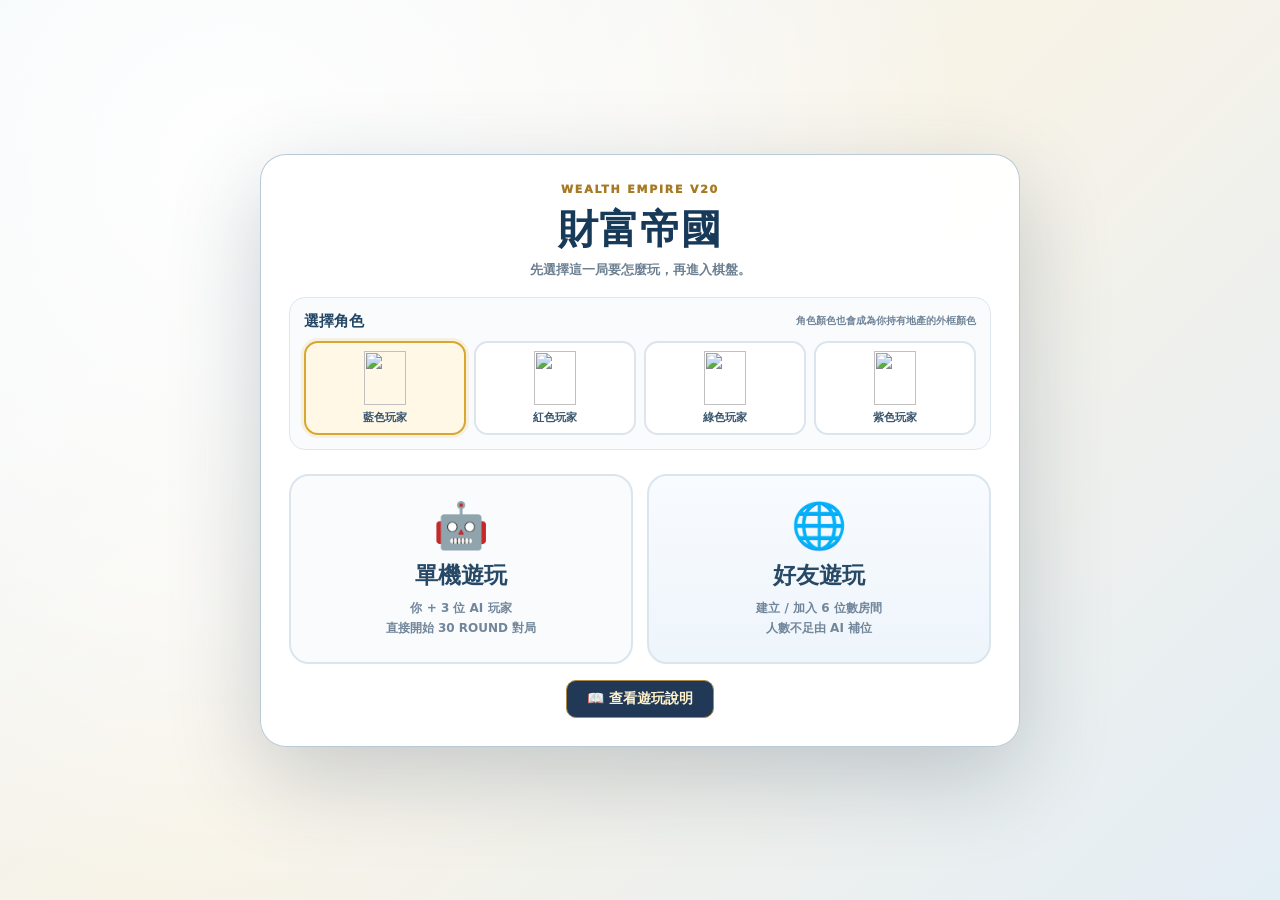
==== v20/index.html @ 86545631 "chore(v20): load corrected desktop HUD CSS" ====
<!doctype html>
<html lang="zh-Hant">
<head>
<meta charset="utf-8">
<meta name="viewport" content="width=device-width,initial-scale=1,maximum-scale=1,user-scalable=no,viewport-fit=cover">
<meta name="theme-color" content="#eef3f7">
<title>財富帝國 V20 Alpha 32.3.13</title>
<link rel="stylesheet" href="./styles/app.css?v=alpha32-239-hud34609671">

<style id="guide-integration-style">
.we-guide-button{border:1px solid #ad8847;border-radius:10px;background:#213956;color:#fff2ca;font:700 14px system-ui,'Microsoft JhengHei',sans-serif;padding:8px 13px;cursor:pointer;white-space:nowrap}
.we-guide-button:focus-visible,.we-guide-close:focus-visible{outline:3px solid #ffdb87;outline-offset:2px}
.we-guide-panel{position:fixed;z-index:8500;right:12px;top:10vh;width:min(470px,45vw);height:78vh;display:none;flex-direction:column;background:#12233a;border:2px solid #b99a60;box-shadow:0 10px 35px #0009;border-radius:14px;overflow:hidden}
.we-guide-panel[data-open="true"]{display:flex}
.we-guide-panel-header{display:flex;align-items:center;gap:9px;justify-content:space-between;padding:9px 12px;color:#fff;background:#203853;font:700 15px system-ui,sans-serif}
.we-guide-panel-header a{color:#ffe2a5;font-size:13px}.we-guide-close{border-radius:8px;border:1px solid #8fa9c9;background:#162941;color:white;padding:5px 10px;cursor:pointer}
.we-guide-frame{width:100%;height:100%;border:0;background:#0c1627}
.we-guide-entry{display:block;margin:16px auto 0;padding:9px 20px}
@media(max-width:750px){.we-guide-panel{left:2vw;right:2vw;top:auto;bottom:3vh;width:96vw;height:62vh}.we-guide-panel-header{font-size:13px}}

/* The game board stays visible beside the compact guide on landscape phones. */
@media (orientation:landscape) and (max-height:650px) and (max-width:1180px){
  .we-guide-panel{left:auto;right:6px;bottom:auto;top:4dvh;width:min(530px,50vw);height:91dvh;max-height:calc(100dvh - 12px)}
  .we-guide-panel-header{flex:0 0 auto;gap:6px;padding:6px 8px;font-size:12px;white-space:nowrap}
  .we-guide-panel-header a{font-size:11px;white-space:nowrap}
  .we-guide-close{min-width:45px;min-height:34px;padding:5px 8px}
  .we-guide-frame{min-height:0;flex:1;background:#f6f0e5}
}
@media (max-width:750px) and (orientation:portrait){
  .we-guide-panel{left:2vw;right:2vw;top:auto;bottom:2dvh;width:96vw;height:78dvh}
  .we-guide-panel-header{gap:6px;padding:7px 9px;font-size:12px}
  .we-guide-panel-header a{font-size:11px}
}

/* Larger desktop reference window, without affecting phone landscape. */
@media(min-width:1181px) and (min-height:650px){
 .we-guide-panel{width:min(50vw,920px);height:84dvh;top:8dvh;right:10px}
 .we-guide-panel-header{min-height:46px;font-size:16px}
 .we-guide-frame{flex:1;min-height:0}
}
</style>
</head>
<body class="entry-pending">
<section id="entryGate" class="entry-gate" aria-label="遊戲模式選擇">
  <div class="entry-card">
    <div class="entry-card__brand">
      <span class="entry-card__eyebrow">WEALTH EMPIRE V20</span>
      <h1>財富帝國</h1>
      <p>先選擇這一局要怎麼玩，再進入棋盤。</p>
    </div>
    <section class="character-picker" aria-label="角色選擇">
      <div class="character-picker__heading">
        <strong>選擇角色</strong>
        <span>角色顏色也會成為你持有地產的外框顏色</span>
      </div>
      <div class="character-picker__grid">
        <button type="button" class="character-choice selected" data-character-choice="0" aria-pressed="true">
          <img src="./assets/v5/ui/characters/PLAYER_BLUE_IDLE.webp" alt="">
          <strong>藍色玩家</strong>
        </button>
        <button type="button" class="character-choice" data-character-choice="1" aria-pressed="false">
          <img src="./assets/v5/ui/characters/PLAYER_RED_IDLE.webp" alt="">
          <strong>紅色玩家</strong>
        </button>
        <button type="button" class="character-choice" data-character-choice="2" aria-pressed="false">
          <img src="./assets/v5/ui/characters/PLAYER_GREEN_IDLE.webp" alt="">
          <strong>綠色玩家</strong>
        </button>
        <button type="button" class="character-choice" data-character-choice="3" aria-pressed="false">
          <img src="./assets/v5/ui/characters/PLAYER_PURPLE_IDLE.webp" alt="">
          <strong>紫色玩家</strong>
        </button>
      </div>
    </section>
    <div class="entry-mode-grid">
      <button id="startSoloButton" type="button" class="entry-mode entry-mode--solo">
        <span class="entry-mode__icon">🤖</span>
        <strong>單機遊玩</strong>
        <small>你 + 3 位 AI 玩家<br>直接開始 30 ROUND 對局</small>
      </button>
      <button id="startFriendButton" type="button" class="entry-mode entry-mode--friend">
        <span class="entry-mode__icon">🌐</span>
        <strong>好友遊玩</strong>
        <small>建立 / 加入 6 位數房間<br>人數不足由 AI 補位</small>
      </button>
    </div>
    <button id="entryGuideButton" type="button" class="we-guide-button we-guide-entry" aria-controls="gameGuidePanel" aria-expanded="false">📖 查看遊玩說明</button>
    <button id="resumeRoomButton" type="button" class="entry-resume" hidden>重新連回上一個好友房間</button>
  </div>
</section>

<main class="app-shell">
  <section class="game-layout">
    <div class="board-panel">
      <div id="board" class="board" aria-label="財富帝國 44 格棋盤">
        <div id="centerStage" class="center-stage">
          <img id="centerBackground" class="center-stage__background" alt="" aria-hidden="true">
          <div class="center-stage__shade"></div>
          <div id="centralFacilities" class="central-facilities" aria-label="中央五功能">
            <button type="button" class="central-facility central-facility--mission" data-central-facility="mission" aria-label="城市委託中心">
              <span class="central-facility__glow" aria-hidden="true"></span>
              <img class="central-facility__sign" src="./assets/center-v1/TITLE_MISSION.webp" alt="" aria-hidden="true">
              <img class="central-facility__building" src="./assets/center-v1/CENTRAL_MISSION.webp" alt="">
              <span class="central-facility__status" data-central-status="mission" aria-label="狀態">冷卻中</span>
            </button>
            <button type="button" class="central-facility central-facility--insurance" data-central-facility="insurance" aria-label="租金保險中心">
              <span class="central-facility__glow" aria-hidden="true"></span>
              <img class="central-facility__sign" src="./assets/center-v1/TITLE_INSURANCE.webp" alt="" aria-hidden="true">
              <img class="central-facility__building" src="./assets/center-v1/CENTRAL_INSURANCE.webp" alt="">
              <span class="central-facility__status" data-central-status="insurance" aria-label="狀態">冷卻中</span>
            </button>
            <button type="button" class="central-facility central-facility--bank" data-central-facility="bank" aria-label="都會銀行">
              <span class="central-facility__glow" aria-hidden="true"></span>
              <img class="central-facility__sign" src="./assets/center-v1/TITLE_BANK.webp" alt="" aria-hidden="true">
              <img class="central-facility__building" src="./assets/center-v1/CENTRAL_BANK.webp" alt="">
              <span class="central-facility__status" data-central-status="bank" aria-label="狀態">冷卻中</span>
            </button>
            <button type="button" class="central-facility central-facility--transit" data-central-facility="transit" aria-label="快捷通車">
              <span class="central-facility__glow" aria-hidden="true"></span>
              <img class="central-facility__sign" src="./assets/center-v1/TITLE_TRANSIT.webp" alt="" aria-hidden="true">
              <img class="central-facility__building" src="./assets/center-v1/CENTRAL_TRANSIT.webp" alt="">
              <span class="central-facility__status" data-central-status="transit" aria-label="狀態">冷卻中</span>
            </button>
            <button type="button" class="central-facility central-facility--development" data-central-facility="development" aria-label="城市建案中心">
              <span class="central-facility__glow" aria-hidden="true"></span>
              <img class="central-facility__sign" src="./assets/center-v1/TITLE_DEVELOPMENT.webp" alt="" aria-hidden="true">
              <img class="central-facility__building" src="./assets/center-v1/CENTRAL_DEVELOPMENT.webp" alt="">
              <span class="central-facility__status" data-central-status="development" aria-label="狀態">冷卻中</span>
            </button>
          </div>
        </div>
      </div>
    </div>

    <aside class="hud-panel" aria-label="玩家與功能資訊">
      <header class="hud-header">
        <div class="hud-heading">
          <h1>玩家資訊</h1>
          <div class="round-inline">ROUND <strong id="roundValue">1</strong> / 30</div>
        </div>
        <button id="gameGuideButton" type="button" class="we-guide-button" aria-controls="gameGuidePanel" aria-expanded="false">📖 遊玩說明</button>
        <button id="desktopMarketButton" type="button" class="hud-market-button" data-feature="info">
          <img src="./assets/v5/ui/modal/MODAL_INFO_ICON.webp" alt=""><span>事件紀錄</span>
        </button>
        <button id="mobileEventLogButton" type="button" class="hud-log-icon" data-feature="info" aria-label="事件紀錄" title="事件紀錄">
          <img src="./assets/v5/ui/modal/MODAL_INFO_ICON.webp" alt="">
        </button>
        <div class="dice-result hud-dice-data" aria-hidden="true">
          <span class="dice-result__faces" id="diceFacesValue">🎲 —</span>
          <strong class="dice-result__total" id="diceTotalValue">= —</strong>
        </div>
      </header>

      <section id="networkLobbyCard" class="network-lobby-card" aria-label="好友房等待狀態" hidden>
        <div class="network-lobby-card__copy">
          <span>好友房 <strong id="networkLobbyRoomCode">------</strong></span>
          <small id="networkLobbySummary">已進房，等待開始</small>
        </div>
        <div class="network-lobby-card__actions">
          <button id="networkLobbyStartButton" type="button" class="network-lobby-card__start">開始遊戲</button>
          <button id="networkLobbyManageButton" type="button" class="network-lobby-card__manage">房間設定</button>
        </div>
      </section>

      <section id="players" class="players" aria-label="玩家資訊"></section>

      <nav class="mobile-primary-actions" aria-label="手機主要操作">
        <button id="mobileRollButton" type="button" class="mobile-primary-action mobile-primary-action--roll">
          <img src="./assets/ui/ACTION_ROLL.webp" alt=""><span>擲骰子</span>
        </button>
        <button type="button" class="mobile-primary-action" data-feature="property">
          <img src="./assets/v5/ui/modal/MODAL_PROPERTY_ICON.webp" alt=""><span>我的房產</span>
        </button>
        <button type="button" class="mobile-primary-action" data-feature="item">
          <img src="./assets/v5/ui/modal/MODAL_ITEMS_ICON.webp" alt=""><span>策略道具</span>
        </button>
        <button type="button" class="mobile-primary-action" data-feature="market">
          <img src="./assets/v5/ui/modal/MODAL_STOCK_ICON.webp" alt=""><span>市場操作</span>
        </button>
      </nav>

      <nav class="feature-tabs feature-tabs--secondary desktop-command-dock" aria-label="桌機主要操作">
        <button class="feature-tab desktop-command-dock__feature" data-feature="property">
          <img src="./assets/v5/ui/modal/MODAL_PROPERTY_ICON.webp" alt=""><span>我的房產</span>
        </button>
        <button class="feature-tab desktop-command-dock__feature" data-feature="item">
          <img src="./assets/v5/ui/modal/MODAL_ITEMS_ICON.webp" alt=""><span>道具</span>
        </button>
        <button class="feature-tab desktop-command-dock__feature" data-feature="market">
          <img src="./assets/v5/ui/modal/MODAL_STOCK_ICON.webp" alt=""><span>市場操作</span>
        </button>
        <button id="rollButton" class="action-button action-button--primary desktop-command-dock__turn">
          <img src="./assets/ui/ACTION_ROLL.webp" alt=""><span>擲骰子</span>
        </button>
        <button id="desktopEventLogButton" type="button" class="action-button desktop-command-dock__turn" data-feature="market">
          <img src="./assets/v5/ui/modal/MODAL_STOCK_ICON.webp" alt=""><span>股票市場</span>
        </button>
      </nav>
    </aside>
  </section>
</main>

<dialog id="purchaseDialog" class="purchase-dialog">
  <div class="purchase-card">
    <img class="purchase-card__icon" src="./assets/v5/ui/modal/MODAL_PROPERTY_ICON.webp" alt="">
    <h2 id="purchaseTitle">購買地產？</h2>
    <p id="purchaseSubtitle">—</p>
    <div class="purchase-summary">
      <div><span>售價</span><strong id="purchasePrice">—</strong></div>
      <div><span>目前現金</span><strong id="purchaseCash">—</strong></div>
    </div>
    <div class="purchase-actions">
      <button id="declinePurchaseButton" class="purchase-button secondary">不購買</button>
      <button id="confirmPurchaseButton" class="purchase-button confirm">購買</button>
    </div>
  </div>
</dialog>

<dialog id="upgradeDialog" class="purchase-dialog">
  <div class="purchase-card">
    <img class="purchase-card__icon" src="./assets/v5/ui/modal/MODAL_PROPERTY_ICON.webp" alt="">
    <h2 id="upgradeTitle">升級地產？</h2>
    <p id="upgradeSubtitle">再次走到自己的地產才會出現此選項。</p>
    <div class="purchase-summary">
      <div><span>升級費用</span><strong id="upgradePrice">—</strong></div>
      <div><span>目前現金</span><strong id="upgradeCash">—</strong></div>
    </div>
    <div class="purchase-actions">
      <button id="declineUpgradeButton" class="purchase-button secondary">暫不升級</button>
      <button id="confirmUpgradeButton" class="purchase-button confirm">升級</button>
    </div>
  </div>
</dialog>

<dialog id="propertyInfoDialog" class="property-info-dialog">
  <div class="property-info-card">
    <header class="property-info-card__header">
      <div class="property-info-card__title">
        <img src="./assets/v5/ui/modal/MODAL_PROPERTY_ICON.webp" alt="">
        <div>
          <h2 id="propertyInfoTitle">地產資訊</h2>
          <p id="propertyInfoSubtitle">—</p>
        </div>
      </div>
      <button id="closePropertyInfoDialog" type="button" class="modal-close" aria-label="關閉">
        <img src="./assets/v5/ui/modal/MODAL_CLOSE.webp" alt="">
      </button>
    </header>

    <div class="property-info-grid">
      <div><span>購買價格</span><strong id="propertyInfoPurchasePrice">—</strong></div>
      <div><span>目前資產估值</span><strong id="propertyInfoAssetValue">—</strong></div>
      <div><span>目前過路費</span><strong id="propertyInfoRent">—</strong></div>
      <div><span>房產等級</span><strong id="propertyInfoLevel">—</strong></div>
      <div><span>下一級升級</span><strong id="propertyInfoUpgrade">—</strong></div>
      <div><span>下一級過路費</span><strong id="propertyInfoNextRent">—</strong></div>
    </div>

    <div class="property-info-owner">
      <div><span>目前持有人</span><strong id="propertyInfoOwner">—</strong></div>
      <p id="propertyInfoRegion">—</p>
    </div>

    <div class="property-info-acquisition">
      <span>預估收購報價</span>
      <strong id="propertyInfoAcquisition">—</strong>
      <p id="propertyInfoAcquisitionNote">—</p>
    </div>
  </div>
</dialog>

<dialog id="featureDialog" class="feature-dialog">
  <div class="feature-modal">
    <header class="feature-modal__header">
      <div class="feature-modal__title-wrap">
        <img id="featureDialogHeaderArt" class="feature-modal__header-art" src="./assets/v5/ui/modal/MODAL_INFO_HEADER.webp" alt="">
        <div>
          <h2 id="featureDialogTitle">功能</h2>
          <p id="featureDialogSubtitle">—</p>
        </div>
      </div>
      <button id="closeFeatureDialog" type="button" class="modal-close" aria-label="關閉"><img src="./assets/v5/ui/modal/MODAL_CLOSE.webp" alt=""></button>
    </header>

    <section class="feature-modal__body">
      <div class="feature-modal__pane" data-feature-panel="property">
        <div class="feature-heading"><div><h3>我的房產</h3><p>一般升級需再次走到自己的地產；事件取得的建案許可與產權保全券可在這裡指定使用。</p></div></div>
        <div id="propertyEventActions" class="property-event-actions" aria-label="地產特殊操作"></div>
        <div id="propertyRegionSummary" class="region-summary" aria-label="區域完成度"></div>
        <div class="property-section-title">持有地產</div>
        <div id="propertyTabList" class="property-list"></div>
        <div class="property-section-title">收租紀錄</div>
        <div id="propertyRentHistory" class="rent-history"></div>
      </div>

      <div class="feature-modal__pane" data-feature-panel="item">
        <div class="feature-heading"><div><h3>策略道具</h3><p>可使用時會主動提示，不需要玩家自行猜時機。</p></div></div>
        <div id="itemInventoryList" class="item-inventory" aria-live="polite"></div>
      </div>

      <div class="feature-modal__pane feature-modal__pane--market" data-feature-panel="market">
        <div class="feature-heading"><div><h3>市場操作</h3><p>查看即時行情、持股與損益；桌機版改用大視窗一列一檔操作。</p></div></div>
        <div id="stockMarketDesktopGrid" class="stock-market-grid stock-market-grid--desktop-popup"></div>
        <div id="stockMarketMobileGrid" class="stock-market-grid stock-market-grid--mobile"></div>
      </div>

      <div class="feature-modal__pane" data-feature-panel="info">
        <div class="feature-heading"><div><h3>事件紀錄</h3><p>依時間列出每位玩家與系統做過的操作，最新紀錄在最上方。</p></div></div>
        <div id="currentTileInfo" class="tile-info">—</div>
        <div id="eventLog" class="event-log" aria-live="polite"></div>
      </div>
    </section>
  </div>
</dialog>

<dialog id="itemPromptDialog" class="item-prompt-dialog">
  <div class="item-prompt-card">
    <h2>策略道具可使用</h2>
    <p id="itemPromptText">目前有策略道具符合使用時機。</p>
    <div class="item-prompt-actions">
      <button id="openItemPromptButton" type="button">查看道具</button>
      <button id="dismissItemPromptButton" type="button">這次先不用</button>
    </div>
  </div>
</dialog>

<dialog id="centralFacilityDialog" class="central-facility-dialog">
  <div class="central-facility-modal">
    <header class="central-facility-modal__header">
      <div class="central-facility-modal__title">
        <h2 id="centralFacilityTitleText">都會銀行</h2>
        <p id="centralFacilityDescription">—</p>
      </div>
      <button id="closeCentralFacilityDialog" type="button" class="modal-close" aria-label="關閉">
        <img src="./assets/v5/ui/modal/MODAL_CLOSE.webp" alt="">
      </button>
    </header>
    <section id="centralFacilityBody" class="central-facility-modal__body"></section>
  </div>
</dialog>

<dialog id="networkDialog" class="network-dialog">
  <div class="network-modal">
    <header class="feature-modal__header">
      <div>
        <h2 id="networkDialogTitle">建立或加入好友房</h2>
        <p id="networkDialogDescription">建立房間或輸入朋友的 6 位數房號加入。</p>
      </div>
      <button id="closeNetworkDialog" type="button" class="modal-close" aria-label="關閉"><img src="./assets/v5/ui/modal/MODAL_CLOSE.webp" alt=""></button>
    </header>

    <div id="roomCodeHero" class="room-code-hero" hidden>
      <span>好友房號</span>
      <strong id="networkRoomCodeDisplay">------</strong>
      <button id="copyRoomCodeButton" type="button">複製房號</button>
    </div>

    <div class="network-form-grid">
      <label>玩家名稱
        <input id="networkPlayerName" type="text" maxlength="20" value="玩家1" autocomplete="nickname">
      </label>
      <label>房間號碼
        <input id="networkRoomCode" type="text" inputmode="numeric" maxlength="6" placeholder="6 位數房號">
      </label>
    </div>

    <div class="network-actions">
      <button id="createRoomButton" type="button" class="network-primary">建立房間</button>
      <button id="joinRoomButton" type="button">加入房間</button>
      <button id="startRoomGameButton" type="button">開始遊戲</button>
      <button id="leaveRoomButton" type="button">離開連線</button>
    </div>

    <div id="networkStatus" class="network-status">目前為單機模式。</div>
    <div id="networkSeatList" class="network-seat-list"></div>
  </div>
</dialog>

<dialog id="urbanDialog" class="urban-dialog">
  <div class="urban-modal">
    <header class="urban-modal__header">
      <div>
        <span class="urban-modal__eyebrow">城市更新局</span>
        <h2>重新部署</h2>
        <p>選擇一塊自己持有的地產作為新的棋盤位置；這次移動不重複觸發落地事件。</p>
      </div>
      <button id="skipUrbanIconButton" type="button" class="modal-close" aria-label="放棄重新部署">
        <img src="./assets/v5/ui/modal/MODAL_CLOSE.webp" alt="">
      </button>
    </header>
    <div id="urbanDestinationList" class="urban-destinations" aria-label="可重新部署地產"></div>
    <button id="skipUrbanButton" type="button" class="urban-skip">留在城市更新局</button>
  </div>
</dialog>

<dialog id="acquisitionDialog" class="acquisition-dialog">
  <div class="acquisition-modal">
    <header class="acquisition-modal__header">
      <div>
        <span id="acquisitionEyebrow" class="acquisition-modal__eyebrow">收購中心</span>
        <h2 id="acquisitionTitle">強制收購</h2>
        <p id="acquisitionDescription">取得強制收購權後，由你決定是否收購；只有確認後才會成交。</p>
      </div>
      <button id="skipAcquisitionIconButton" type="button" class="modal-close" aria-label="放棄收購">
        <img src="./assets/v5/ui/modal/MODAL_CLOSE.webp" alt="">
      </button>
    </header>
    <div class="acquisition-summary">
      <span>目前現金</span>
      <strong id="acquisitionCash">—</strong>
      <small id="acquisitionSummaryNote">滿級 LV.2 或受保護地產依既有規則不可強制收購。</small>
    </div>
    <div id="acquisitionOptionList" class="acquisition-options" aria-label="可收購地產"></div>
    <button id="skipAcquisitionButton" type="button" class="acquisition-skip">這次不收購</button>
  </div>
</dialog>

<dialog id="transportDialog" class="transport-dialog">
  <div class="transport-modal">
    <header class="transport-modal__header">
      <div>
        <span class="transport-modal__eyebrow">策略交通</span>
        <h2 id="transportTitle">交通節點</h2>
        <p id="transportSubtitle">先看棋盤，再決定這回合要怎麼使用交通節點。</p>
      </div>
      <div class="transport-modal__header-actions">
        <button id="toggleTransportMinimizeButton" type="button" class="transport-minimize" aria-expanded="true">縮小看棋盤</button>
        <button id="skipTransportIconButton" type="button" class="modal-close" aria-label="放棄本次交通選項">
          <img src="./assets/v5/ui/modal/MODAL_CLOSE.webp" alt="">
        </button>
      </div>
    </header>
    <div class="transport-modal__body">
      <div class="transport-current">
        <span>目前位置</span>
        <strong id="transportSourceName">—</strong>
        <small id="transportRuleNote">—</small>
      </div>
      <div id="transportDestinationList" class="transport-destinations" aria-label="交通目的地或物流目標"></div>
      <button id="skipTransportButton" type="button" class="transport-skip">留在原地，不使用本次交通功能</button>
    </div>
  </div>
</dialog>

<dialog id="finalSettlementDialog" class="final-settlement-dialog">
  <div class="final-settlement-modal">
    <header>
      <div>
        <span>30 ROUND 正式結算</span>
        <h2>最終資產排名</h2>
        <p>這個畫面不會自動消失，確認完排名後再自行關閉。</p>
      </div>
    </header>
    <div id="finalSettlementChampion" class="final-settlement-champion">—</div>
    <div id="finalSettlementRanking" class="final-settlement-ranking"></div>
    <button id="closeFinalSettlementButton" type="button" class="final-settlement-close">關閉結算</button>
  </div>
</dialog>

<dialog id="strategicChoiceDialog" class="strategic-choice-dialog">
  <div class="strategic-choice-modal">
    <header>
      <span>策略事件</span>
      <h2 id="strategicChoiceTitle">事件選擇</h2>
      <p id="strategicChoiceDescription">請選擇這次事件的處理方式。</p>
    </header>
    <div id="strategicChoiceOptions" class="strategic-choice-options"></div>
  </div>
</dialog>

<dialog id="minigameDialog" class="minigame-dialog">
  <div class="minigame-modal">
    <header class="minigame-header">
      <div>
        <h2 id="minigameTitle">都會挑戰</h2>
        <p id="minigameSubtitle">—</p>
      </div>
      <strong id="minigameTimer">—</strong>
    </header>
    <div id="minigameScoreboard" class="minigame-scoreboard"></div>
    <div id="minigameArena" class="minigame-arena"></div>
  </div>
</dialog>

<div id="actionToastStack" class="action-toast-stack" aria-live="polite" aria-atomic="false"></div>

<aside id="gameGuidePanel" class="we-guide-panel" data-open="false" aria-label="遊玩說明視窗" aria-hidden="true">
<div class="we-guide-panel-header"><span>📖 遊玩說明</span><a href="./guide.html" target="_blank" rel="noopener noreferrer">完整網頁 ↗</a><button id="gameGuideCloseButton" type="button" class="we-guide-close">關閉</button></div>
<iframe class="we-guide-frame" title="財富帝國互動遊玩說明書" data-src="./guide.html?embedded=1&amp;rev=e7fbc9c6" data-full-src="./guide.html" loading="lazy"></iframe>
</aside>
<script id="game-guide-integration-script">
(()=>{const panel=document.getElementById('gameGuidePanel');const buttons=[document.getElementById('gameGuideButton'),document.getElementById('entryGuideButton')];const frame=panel.querySelector('iframe');const phoneQuery=window.matchMedia('(orientation:landscape) and (max-height:650px) and (max-width:1180px), (max-width:750px)');function toggle(open){if(open){frame.src=phoneQuery.matches?frame.dataset.src:frame.dataset.fullSrc;}else{frame.removeAttribute('src');}panel.dataset.open=String(open);panel.setAttribute('aria-hidden',String(!open));buttons.forEach(button=>button?.setAttribute('aria-expanded',String(open)));}buttons.forEach(button=>button?.addEventListener('click',()=>toggle(panel.dataset.open!=='true')));document.getElementById('gameGuideCloseButton').addEventListener('click',()=>toggle(false));document.addEventListener('keydown',event=>{if(event.key==='Escape'&&panel.dataset.open==='true')toggle(false)});})();
</script>
<script type="module" src="./js/main.js?v=alpha32-239-center-dice-20261008"></script>
</body>
</html>
---- v20/styles/app.css ----
:root{
  --bg:#e9eef3;
  --panel:#ffffff;
  --panel-soft:#f7f9fc;
  --text:#17324d;
  --muted:#718096;
  --line:#d9e2ec;
  --blue:#2f72c4;
  --gold:#d6a33d;
  --green:#2f8b5b;
  --shadow:0 10px 28px rgba(28,49,70,.12);
  --radius:16px;
}
*{box-sizing:border-box}
html,body{
  margin:0;
  width:100%;
  height:100%;
  overflow:hidden;
  overscroll-behavior:none;
  font-family:system-ui,-apple-system,"Segoe UI","Microsoft JhengHei",sans-serif;
  background:var(--bg);
  color:var(--text)
}
button{font:inherit}
button:focus-visible{outline:3px solid rgba(47,114,196,.28);outline-offset:2px}

.app-shell{
  width:100vw;
  max-width:none;
  height:100dvh;
  margin:0;
  padding:2px;
  overflow:hidden
}
.game-layout{
  width:100%;
  height:100%;
  display:grid;
  grid-template-columns:minmax(0,1fr) clamp(320px,22vw,390px);
  gap:3px;
  overflow:hidden
}
.board-panel{
  min-width:0;
  min-height:0;
  height:100%;
  padding:0;
  border:0;
  border-radius:12px;
  background:transparent;
  box-shadow:none;
  overflow:hidden;
  display:flex
}
.board{
  position:relative;
  display:grid;
  width:100%;
  height:100%;
  min-width:0;
  min-height:0;
  grid-template-columns:repeat(13,minmax(0,1fr));
  grid-template-rows:repeat(11,minmax(0,1fr));
  gap:0;
  overflow:hidden;
  border-radius:12px;
  background:#fff7df
}
.tile{
  position:relative;
  min-width:0;
  min-height:0;
  overflow:hidden;
  border:0;
  border-radius:8px;
  background:#fff7df;
  box-shadow:inset 0 0 0 2px rgba(183,132,33,.92)
}
.tile.corner{background:#fff7df}
.tile.has-art{background:#fff7df}
.tile img.tile-art{
  position:absolute;
  left:-6%;
  top:-6%;
  width:112%;
  height:112%;
  object-fit:fill;
  display:block
}
.tile.tile--owned::after{
  content:"";
  position:absolute;
  inset:1px;
  z-index:9;
  pointer-events:none;
  border:5px solid var(--owner-color,#377bd1);
  border-radius:7px;
  box-sizing:border-box;
  box-shadow:inset 0 0 0 1px rgba(255,255,255,.82)
}
.tile__fallback-name{
  position:absolute;
  inset:0;
  display:grid;
  place-items:center;
  padding:4px;
  text-align:center;
  font-size:clamp(8px,.68vw,13px);
  line-height:1.1;
  font-weight:1000;
  background:linear-gradient(180deg,#fff,#edf3f7)
}
.tile.has-art .tile__fallback-name{display:none}
.tile__tokens{
  position:absolute;
  left:50%;
  top:50%;
  right:auto;
  z-index:12;
  width:min(92%,78px);
  transform:translate(-50%,-50%);
  display:flex;
  flex-wrap:wrap;
  align-items:center;
  justify-content:center;
  gap:2px;
  pointer-events:none
}
.pawn-token{
  width:clamp(30px,2.05vw,38px);
  height:clamp(30px,2.05vw,38px);
  flex:0 0 auto;
  object-fit:contain;
  filter:drop-shadow(0 3px 3px rgba(0,0,0,.38))
}
.center-stage{
  grid-column:2 / 13;
  grid-row:2 / 11;
  position:relative;
  z-index:1;
  overflow:hidden;
  background:transparent
}
#centerBackground{
  position:absolute;
  inset:0;
  width:100%;
  height:100%;
  object-fit:cover;
  display:none
}
.center-stage.has-art #centerBackground{display:block}
.center-stage__shade{
  position:absolute;
  inset:0;
  z-index:1;
  background:linear-gradient(180deg,rgba(255,255,255,.02),rgba(255,255,255,.08));
  pointer-events:none
}

.hud-panel{
  min-width:0;
  min-height:0;
  height:100%;
  padding:10px;
  display:grid;
  grid-template-rows:auto auto auto auto minmax(0,1fr);
  gap:8px;
  border:1px solid var(--line);
  border-radius:var(--radius);
  background:var(--panel);
  box-shadow:var(--shadow);
  overflow:hidden
}
.hud-header{
  display:flex;
  align-items:center;
  justify-content:space-between;
  gap:10px
}
.hud-header h1{margin:0;font-size:24px;line-height:1}
.round-inline{
  margin-top:4px;
  color:var(--muted);
  font-size:14px;
  font-weight:900;
  white-space:nowrap
}
.round-inline strong{color:var(--text);font-size:17px}
.dice-result{
  padding:8px 10px;
  border-radius:11px;
  background:#eef3f8;
  font-size:15px;
  font-weight:1000;
  white-space:nowrap
}
.players{display:grid;gap:5px}
.player-card{
  min-width:0;
  display:grid;
  grid-template-columns:42px minmax(0,1fr);
  align-items:center;
  gap:8px;
  padding:6px 8px;
  border:2px solid transparent;
  border-radius:12px;
  background:var(--panel-soft)
}
.player-card.active{
  border-color:var(--gold);
  box-shadow:0 0 0 2px rgba(214,163,61,.10)
}
.player-pawn{
  width:38px;
  height:38px;
  object-fit:contain;
  filter:drop-shadow(0 2px 2px rgba(0,0,0,.18))
}
.player-card__body{min-width:0}
.player-card__headline{display:flex;align-items:center;justify-content:space-between;gap:6px;min-width:0}
.player-rank-badge,
.player-wealth{display:none}
.player-card h3{margin:0 0 3px;font-size:16px;line-height:1.05;white-space:nowrap}
.player-stats{display:flex;flex-wrap:wrap;gap:5px 11px;color:var(--muted);font-size:12px;font-weight:800}
.player-stats span{white-space:nowrap}
.player-stats b{color:var(--text);font-size:13px}
.control-actions{display:grid;grid-template-columns:1fr 1fr;gap:7px}
.action-button{
  min-height:48px;
  border:0;
  border-radius:12px;
  padding:6px 10px;
  display:flex;
  align-items:center;
  justify-content:center;
  gap:7px;
  background:#edf2f7;
  color:#2f4a66;
  font-size:15px;
  font-weight:1000;
  cursor:pointer
}
.action-button--primary{background:var(--blue);color:#fff}
.action-button img{width:34px;height:34px;object-fit:contain}
.action-button:disabled{opacity:.42;cursor:not-allowed}
.feature-tabs{display:grid;grid-template-columns:repeat(3,minmax(0,1fr));gap:5px}
.feature-tab{
  min-width:0;
  border:1px solid #e0e7ee;
  border-radius:11px;
  padding:5px 3px;
  background:#f5f8fb;
  color:var(--text);
  display:grid;
  grid-template-columns:30px auto;
  align-items:center;
  justify-content:center;
  gap:4px;
  font-size:12px;
  font-weight:1000;
  cursor:pointer
}
.feature-tab img{width:29px;height:29px;object-fit:contain}
.feature-tab.active{border-color:#8fb5df;background:#eaf3fc;box-shadow:0 0 0 2px rgba(47,114,196,.08) inset}
.feature-body{min-height:0;overflow:hidden;border:1px solid #e2e9f0;border-radius:13px;background:#fbfdff}
.feature-pane{display:none;height:100%;min-height:0;padding:8px;overflow:auto}
.feature-pane.active{display:block}
.feature-heading{display:flex;align-items:center;justify-content:space-between;gap:8px;margin-bottom:6px}
.feature-heading h2{margin:0;font-size:20px}
.feature-heading p{margin:2px 0 0;color:var(--muted);font-size:12px;font-weight:800}
.market-badge{padding:4px 8px;border-radius:999px;background:#e8f7ee;color:#24764a;font-size:11px;font-weight:1000}

.stock-grid{display:grid;grid-template-columns:repeat(2,minmax(0,1fr));gap:6px}
.stock-card{min-width:0;padding:7px 8px;border:1px solid #dfe7ee;border-radius:11px;background:#fff}
.stock-card__main{display:flex;align-items:center;justify-content:space-between;gap:5px;min-width:0}
.stock-name-line{display:flex;align-items:baseline;gap:5px;min-width:0}
.stock-name-line strong{min-width:0;font-size:13px;white-space:nowrap;overflow:hidden;text-overflow:ellipsis}
.stock-name-line b{font-size:18px;line-height:1;font-weight:1000;white-space:nowrap}
.stock-trend{font-style:normal;font-size:11px;font-weight:1000;white-space:nowrap}
.stock-trend.up{color:#d74c43}.stock-trend.down{color:#26885f}.stock-trend.flat{color:#718096}
.stock-card__meta{display:flex;justify-content:space-between;gap:6px;margin-top:4px;color:var(--muted);font-size:10px;font-weight:800}

.region-summary{display:grid;grid-template-columns:repeat(2,minmax(0,1fr));gap:5px;margin-bottom:8px}
.region-card{display:grid;grid-template-columns:minmax(0,1fr) auto;gap:2px 6px;padding:7px 8px;border:1px solid #dde6ee;border-radius:10px;background:#fff}
.region-card strong{font-size:12px}
.region-card span{font-size:12px;font-weight:1000}
.region-card small{grid-column:1/-1;color:var(--muted);font-size:9px;font-weight:800}
.region-card.complete{border-color:#79be95;background:#edf9f1}
.region-card.complete small{color:#267348}
.property-section-title{margin:8px 0 5px;font-size:11px;font-weight:1000;color:#5c7186}
.property-list{display:grid;gap:6px}
.property-row{
  display:grid;
  grid-template-columns:minmax(0,1fr) auto;
  gap:8px;
  align-items:center;
  padding:8px 9px;
  border:1px solid #e1e8ee;
  border-radius:10px;
  background:#fff
}
.property-row__main{min-width:0}
.property-row__title{display:flex;align-items:center;gap:6px}
.property-row__title strong{font-size:13px;white-space:nowrap;overflow:hidden;text-overflow:ellipsis}
.property-row__title em{padding:2px 5px;border-radius:6px;background:#edf3f8;color:#315b83;font-size:9px;font-style:normal;font-weight:1000}
.property-row span,.property-row small{display:block;color:var(--muted);font-size:9px;line-height:1.45}
.region-bonus{color:#267348}
.property-upgrade{min-width:76px;border:0;border-radius:9px;padding:7px 8px;background:#2f72c4;color:#fff;font-size:10px;font-weight:1000;cursor:pointer}
.property-upgrade:disabled{background:#dfe5eb;color:#8a98a6;cursor:not-allowed}
.rent-history{display:grid;gap:5px}
.rent-totals{display:grid;grid-template-columns:1fr 1fr;gap:5px}
.rent-totals span{padding:6px 7px;border-radius:9px;background:#eef4f9;color:var(--muted);font-size:9px;font-weight:800}
.rent-totals b{display:block;margin-top:2px;color:var(--text);font-size:12px}
.rent-history-row{padding:6px 7px;border-radius:9px;background:#fff;border:1px solid #e6edf3;font-size:9px;line-height:1.35}
.empty-state{padding:24px 12px;border:1px dashed #ccd8e3;border-radius:12px;text-align:center;color:var(--muted);font-size:14px;font-weight:900}
.empty-state--compact{padding:10px;font-size:10px}
.tile-info{padding:8px 9px;margin-bottom:7px;border-radius:10px;background:#fff;font-size:13px;line-height:1.55}
.event-log{display:flex;flex-direction:column;gap:5px}
.event-entry{
  padding:8px 10px;
  border:1px solid #dfe7ef;
  border-left:4px solid var(--event-player-color,#718096);
  border-radius:10px;
  background:#eef3f8;
  font-size:12px;
  line-height:1.4
}
.event-entry__meta{
  display:flex;
  align-items:center;
  gap:6px;
  margin-bottom:4px;
  min-width:0
}
.event-entry__round{
  flex:0 0 auto;
  padding:2px 6px;
  border-radius:999px;
  background:#dfe9f2;
  color:#49647d;
  font-size:9px;
  font-weight:1000
}
.event-entry__actor{
  min-width:0;
  overflow:hidden;
  text-overflow:ellipsis;
  white-space:nowrap;
  color:#20384e;
  font-size:12px
}
.event-entry__kind{
  flex:0 0 auto;
  margin-left:auto;
  color:#6b7f91;
  font-size:9px;
  font-style:normal;
  font-weight:1000
}
.event-entry p{
  margin:0;
  color:#30475d;
  font-size:11px;
  font-weight:800
}
.event-entry--rent{background:#eef8f2}
.event-entry--group_complete{background:#fff5d7}
.event-entry--warning{background:#fff0ee}

.purchase-dialog{width:min(410px,calc(100vw - 28px));padding:0;border:0;background:transparent;overflow:visible}
.purchase-dialog::backdrop{background:rgba(18,34,49,.48);backdrop-filter:blur(3px)}
.purchase-card{padding:19px;border:1px solid rgba(217,226,236,.96);border-radius:20px;background:#fff;box-shadow:0 24px 70px rgba(18,36,56,.34);text-align:center}
.purchase-card__icon{width:58px;height:58px;object-fit:contain}
.purchase-card h2{margin:7px 0 4px;font-size:23px}
.purchase-card>p{margin:0;color:var(--muted);font-size:13px;font-weight:800}
.purchase-summary{display:grid;grid-template-columns:1fr 1fr;gap:8px;margin-top:14px}
.purchase-summary>div{padding:10px;border:1px solid #e1e8ee;border-radius:12px;background:#f8fbfd}
.purchase-summary span{display:block;color:var(--muted);font-size:10px;font-weight:900}
.purchase-summary strong{display:block;margin-top:3px;font-size:18px}
.purchase-actions{display:grid;grid-template-columns:1fr 1fr;gap:8px;margin-top:14px}
.purchase-button{border:0;border-radius:12px;padding:11px 10px;font-size:15px;font-weight:1000;cursor:pointer}
.purchase-button.secondary{background:#edf2f7;color:#35506a}
.purchase-button.confirm{background:var(--gold);color:#fff}
.purchase-button:disabled{opacity:.45;cursor:not-allowed}

@media(max-width:1180px){
  .game-layout{grid-template-columns:minmax(0,1fr) 330px}
  .hud-panel{padding:7px;gap:6px}
  .hud-header h1{font-size:21px}
  .player-card{grid-template-columns:36px minmax(0,1fr);padding:5px 6px}
  .player-pawn{width:33px;height:33px}
  .player-card h3{font-size:14px}
  .player-stats{font-size:10px;gap:3px 7px}
  .player-stats b{font-size:11px}
  .action-button{min-height:43px;font-size:13px}
  .action-button img{width:30px;height:30px}
  .feature-tab{grid-template-columns:26px auto;font-size:11px}
  .feature-tab img{width:25px;height:25px}
  .feature-heading h2{font-size:17px}
  .stock-name-line strong{font-size:11px}
  .stock-name-line b{font-size:15px}
  .stock-trend{font-size:9px}
}
@media(max-height:760px){
  .app-shell{padding:4px}
  .game-layout{gap:4px}
  .hud-panel{padding:6px;gap:5px}
  .hud-header h1{font-size:19px}
  .round-inline{font-size:11px}.round-inline strong{font-size:13px}
  .dice-result{padding:5px 7px;font-size:12px}
  .players{gap:3px}
  .player-card{padding:3px 5px;grid-template-columns:31px minmax(0,1fr)}
  .player-pawn{width:29px;height:29px}
  .player-card h3{font-size:12px;margin-bottom:1px}
  .player-stats{font-size:9px}.player-stats b{font-size:10px}
  .action-button{min-height:38px;padding:4px 7px;font-size:12px}
  .action-button img{width:27px;height:27px}
  .feature-tab{padding:3px 2px;grid-template-columns:23px auto;font-size:10px}
  .feature-tab img{width:23px;height:23px}
  .feature-pane{padding:6px}
  .feature-heading{margin-bottom:4px}
  .feature-heading h2{font-size:15px}.feature-heading p{display:none}
  .stock-grid{gap:4px}
  .stock-card{padding:4px 5px}
  .stock-name-line strong{font-size:10px}.stock-name-line b{font-size:13px}
  .stock-trend{font-size:8px}
  .stock-card__meta{font-size:8px;margin-top:2px}
  .region-card{padding:5px 6px}.region-card small{display:none}
  .property-row{padding:6px 7px}.property-row small{display:none}
  .property-section-title{margin:5px 0 3px}
}
@media(max-width:760px){
  body{min-width:920px}
  .game-layout{grid-template-columns:minmax(0,1fr) 310px}
  .board{
    grid-template-columns:repeat(13,minmax(0,1fr));
    grid-template-rows:repeat(11,minmax(0,1fr))
  }
  .tile__tokens{width:min(94%,82px)}
  .pawn-token{
    width:clamp(32px,3.6vw,40px);
    height:clamp(32px,3.6vw,40px)
  }
  .property-house{
    width:clamp(24px,3vw,32px);
    height:clamp(24px,3vw,32px)
  }
}


/* V20 Alpha 16 — modal shortcuts / multiplayer / stock trading / minigames */
.hud-panel{
  grid-template-rows:auto auto auto minmax(0,1fr);
  align-content:stretch
}
.control-actions--three{
  grid-template-columns:1fr 1fr 1fr
}
.action-button--network{
  background:#edf3f8;
  color:#244765
}
.action-button__emoji{
  font-size:25px;
  line-height:1
}
.network-status-bar{
  padding:7px 9px;
  border:1px solid #dce6ee;
  border-radius:10px;
  background:#f7fafd;
  color:#587086;
  font-size:11px;
  font-weight:900;
  text-align:center
}
.player-card h3{
  display:flex;
  align-items:center;
  gap:5px
}
.player-kind{
  padding:2px 5px;
  border-radius:999px;
  font-size:8px;
  font-weight:1000;
  letter-spacing:.02em
}
.player-kind--ai{background:#eee9fb;color:#6f4f9d}
.player-kind--human{background:#e7f5ec;color:#2d7a4d}
.player-kind--offline{background:#f8e7e4;color:#a24a40}

.feature-dialog,
.network-dialog,
.minigame-dialog{
  width:min(980px,calc(100vw - 24px));
  max-height:calc(100vh - 24px);
  padding:0;
  border:0;
  background:transparent;
  overflow:visible
}
.feature-dialog::backdrop,
.network-dialog::backdrop,
.minigame-dialog::backdrop{
  background:rgba(18,34,49,.52);
  backdrop-filter:blur(4px)
}
.feature-modal,
.network-modal,
.minigame-modal{
  max-height:calc(100vh - 32px);
  overflow:auto;
  padding:16px;
  border:1px solid #d9e2ec;
  border-radius:20px;
  background:#fff;
  box-shadow:0 26px 80px rgba(18,36,56,.34)
}
.feature-modal__header,
.minigame-header{
  position:sticky;
  top:-16px;
  z-index:5;
  display:flex;
  align-items:center;
  justify-content:space-between;
  gap:12px;
  margin:-16px -16px 14px;
  padding:15px 16px 12px;
  border-bottom:1px solid #e2e8ef;
  background:rgba(255,255,255,.98)
}
.feature-modal__header h2,
.minigame-header h2{
  margin:0;
  font-size:24px
}
.feature-modal__header p,
.minigame-header p{
  margin:4px 0 0;
  color:var(--muted);
  font-size:12px;
  font-weight:800
}
.modal-close{
  width:42px;
  height:42px;
  flex:0 0 42px;
  border:0;
  border-radius:50%;
  background:#eef3f7;
  color:#34506b;
  font-size:27px;
  line-height:1;
  cursor:pointer
}
.feature-modal__pane{display:none}
.feature-modal__pane.active{display:block}
.feature-heading h3{
  margin:0;
  font-size:20px
}

.stock-market-grid{
  min-height:0;
  overflow:hidden
}
.stock-summary{
  display:grid;
  grid-template-columns:repeat(3,minmax(0,1fr));
  gap:5px;
  margin-bottom:7px
}
.stock-summary>div{
  min-width:0;
  padding:6px 7px;
  border:1px solid #dde6ee;
  border-radius:9px;
  background:#f5f8fb
}
.stock-summary span{
  display:block;
  overflow:hidden;
  color:#718096;
  font-size:9px;
  line-height:1.1;
  font-weight:900;
  text-overflow:ellipsis;
  white-space:nowrap
}
.stock-summary strong{
  display:block;
  margin-top:3px;
  color:#17324d;
  font-size:14px;
  line-height:1;
  font-weight:1000;
  white-space:nowrap
}
.stock-summary .profit strong{color:#cb4a42}
.stock-summary .loss strong{color:#237d59}
.stock-card-list{
  min-height:0
}
.stock-pair-row{
  min-width:0;
  display:grid;
  grid-template-columns:repeat(2,minmax(0,1fr));
  gap:6px;
  margin-bottom:6px
}
.stock-pair-row:last-child{margin-bottom:0}
.stock-pair-row__spacer{min-width:0}
.stock-trade-card{
  min-width:0;
  padding:8px;
  border:1px solid #dce5ed;
  border-radius:12px;
  background:#fff
}
.stock-trade-card__head{
  min-width:0;
  display:grid;
  grid-template-columns:minmax(0,1fr) auto;
  align-items:start;
  gap:6px
}
.stock-title{
  min-width:0
}
.stock-title strong{
  display:block;
  overflow:hidden;
  color:#17324d;
  font-size:14px;
  line-height:1.1;
  font-weight:1000;
  text-overflow:ellipsis;
  white-space:nowrap
}
.stock-title small{
  display:block;
  margin-top:3px;
  overflow:hidden;
  color:#718096;
  font-size:9px;
  line-height:1.1;
  font-weight:900;
  text-overflow:ellipsis;
  white-space:nowrap
}
.stock-quote{
  min-width:58px;
  text-align:right
}
.stock-quote>b{
  display:block;
  color:#17324d;
  font-size:21px;
  line-height:1;
  font-weight:1000
}
.stock-trend{
  display:inline-block;
  margin-top:4px;
  padding:3px 5px;
  border-radius:999px;
  font-size:9px;
  line-height:1;
  font-style:normal;
  font-weight:1000;
  white-space:nowrap
}
.stock-trend.up{
  border:1px solid #ffc5c1;
  background:#fff0ef;
  color:#c9433d
}
.stock-trend.down{
  border:1px solid #bce6cf;
  background:#edf9f2;
  color:#237d59
}
.stock-trend.flat{
  border:1px solid #d8e0e7;
  background:#f2f5f8;
  color:#66798b
}
.stock-holding-row{
  display:grid;
  grid-template-columns:minmax(0,1fr) minmax(0,1fr);
  gap:5px;
  margin-top:7px;
  padding:6px 7px;
  border:1px solid #dce6ee;
  border-radius:9px;
  background:#eef5fb
}
.stock-holding-row span{
  min-width:0;
  color:#607589;
  font-size:9px;
  line-height:1.15;
  font-weight:900;
  white-space:nowrap
}
.stock-holding-row span:last-child{text-align:right}
.stock-holding-row b{
  color:#1f5f99;
  font-size:11px
}
.stock-pnl-row{
  display:flex;
  align-items:center;
  justify-content:space-between;
  gap:6px;
  margin-top:5px;
  padding:6px 7px;
  border:1px solid #dce6ee;
  border-radius:9px;
  background:#f5f7f9
}
.stock-pnl-row span{
  color:#617487;
  font-size:9px;
  font-weight:1000
}
.stock-pnl-row strong{
  font-size:11px;
  line-height:1;
  white-space:nowrap
}
.stock-pnl-row strong small{
  font-size:9px
}
.stock-pnl-row.profit{
  border-color:#ffc5c1;
  background:#fff1f0;
  color:#c9433d
}
.stock-pnl-row.loss{
  border-color:#bce6cf;
  background:#eef9f2;
  color:#237d59
}
.stock-pnl-row.flat{color:#65788a}
.stock-trade-controls{
  display:grid;
  grid-template-columns:52px minmax(0,1fr) minmax(0,1fr);
  gap:5px;
  align-items:stretch;
  margin-top:7px
}
.stock-trade-controls label{
  min-width:0
}
.stock-trade-controls input{
  width:100%;
  height:34px;
  padding:5px 6px;
  border:1px solid #cbd8e4;
  border-radius:9px;
  background:#fff;
  color:#17324d;
  font-size:14px;
  font-weight:900;
  text-align:center
}
.stock-trade-controls button{
  min-width:0;
  min-height:34px;
  border:0;
  border-radius:9px;
  padding:5px 6px;
  color:#fff;
  font-size:11px;
  font-weight:1000;
  cursor:pointer
}
.stock-buy{background:#238a5d}
.stock-sell{background:#d34f49}
.stock-trade-controls button:disabled{
  background:#dce4ea;
  color:#8997a4;
  cursor:not-allowed
}
.sr-only{
  position:absolute!important;
  width:1px!important;
  height:1px!important;
  padding:0!important;
  margin:-1px!important;
  overflow:hidden!important;
  clip:rect(0,0,0,0)!important;
  white-space:nowrap!important;
  border:0!important
}

.network-form-grid{
  display:grid;
  grid-template-columns:1fr 1fr;
  gap:10px
}
.network-form-grid label{
  color:#607589;
  font-size:11px;
  font-weight:900
}
.network-form-grid input{
  width:100%;
  min-height:44px;
  margin-top:4px;
  padding:9px 11px;
  border:1px solid #cfdbe5;
  border-radius:10px;
  font-size:16px
}
.network-actions{
  display:grid;
  grid-template-columns:repeat(4,minmax(0,1fr));
  gap:7px;
  margin-top:12px
}
.network-actions button{
  min-height:44px;
  border:0;
  border-radius:11px;
  background:#edf2f7;
  color:#36516b;
  font-weight:1000;
  cursor:pointer
}
.network-actions .network-primary{
  background:#2f72c4;
  color:#fff
}
.network-actions button:disabled{
  opacity:.45;
  cursor:not-allowed
}
.network-status{
  margin-top:10px;
  padding:9px 10px;
  border-radius:10px;
  background:#f4f7fa;
  color:#5d7286;
  font-size:11px;
  font-weight:900
}
.network-status[data-kind="success"]{background:#eaf7ef;color:#287149}
.network-status[data-kind="warning"]{background:#fff6df;color:#8d6a1f}
.network-status[data-kind="error"]{background:#fff0ee;color:#a64b42}
.network-seat-list{
  display:grid;
  gap:6px;
  margin-top:10px
}
.network-seat-row{
  display:grid;
  grid-template-columns:12px minmax(0,1fr) auto;
  align-items:center;
  gap:8px;
  padding:8px 9px;
  border:1px solid #e1e8ee;
  border-radius:10px
}
.network-seat-row>span{
  width:12px;
  height:12px;
  border-radius:50%;
  background:var(--player-color)
}
.network-seat-row strong{font-size:12px}
.network-seat-row em{
  color:var(--muted);
  font-size:10px;
  font-style:normal;
  font-weight:800
}

/* V20 Alpha 32.3.3 — connected players can minimize the waiting room to the compact lobby card. */
.network-lobby-card{
  display:grid;
  grid-template-columns:minmax(0,1fr) auto;
  align-items:center;
  gap:8px;
  padding:8px 9px;
  border:1px solid #d8b45b;
  border-radius:12px;
  background:linear-gradient(135deg,#fff9e8,#fffdf7);
  box-shadow:0 5px 14px rgba(76,58,24,.08)
}
.network-lobby-card[hidden]{
  display:none
}
.network-lobby-card__copy{
  min-width:0;
  display:grid;
  gap:2px
}
.network-lobby-card__copy span{
  color:#6d531d;
  font-size:11px;
  font-weight:1000;
  white-space:nowrap
}
.network-lobby-card__copy span strong{
  margin-left:4px;
  color:#173b5b;
  font-size:15px;
  letter-spacing:.08em;
  font-variant-numeric:tabular-nums
}
.network-lobby-card__copy small{
  overflow:hidden;
  color:#6d8092;
  font-size:9px;
  font-weight:800;
  text-overflow:ellipsis;
  white-space:nowrap
}
.network-lobby-card__actions{
  display:flex;
  align-items:center;
  gap:5px
}
.network-lobby-card__actions button{
  min-height:31px;
  padding:0 9px;
  border:0;
  border-radius:8px;
  font-size:10px;
  font-weight:1000;
  cursor:pointer
}
.network-lobby-card__start{
  background:#2f78c8;
  color:#fff
}
.network-lobby-card__start:disabled{
  background:#d9e2ea;
  color:#718295;
  cursor:default
}
.network-lobby-card__manage{
  background:#eef3f7;
  color:#36536b
}

/* V20 Alpha 32.3.3 — the connection dialog becomes a real waiting room. */
.network-dialog.is-room-lobby .network-form-grid{
  display:none
}
.network-dialog.is-room-lobby #createRoomButton,
.network-dialog.is-room-lobby #joinRoomButton{
  display:none
}
.network-dialog.is-room-lobby .network-status{
  margin-top:8px
}
.network-dialog.is-room-lobby #startRoomGameButton{
  order:1
}
.network-dialog.is-room-lobby #leaveRoomButton{
  order:2
}

.minigame-modal{
  min-height:460px
}
.minigame-header>strong{
  padding:8px 11px;
  border-radius:10px;
  background:#eef4f9;
  white-space:nowrap
}
.minigame-scoreboard{
  display:grid;
  grid-template-columns:repeat(4,minmax(0,1fr));
  gap:6px;
  margin-bottom:12px
}
.minigame-score-row{
  min-width:0;
  display:grid;
  grid-template-columns:10px minmax(0,1fr);
  gap:2px 6px;
  align-items:center;
  padding:7px;
  border:1px solid #e1e8ee;
  border-radius:10px
}
.minigame-score-row>span{
  width:10px;
  height:10px;
  border-radius:50%;
  background:var(--player-color)
}
.minigame-score-row strong{
  min-width:0;
  overflow:hidden;
  text-overflow:ellipsis;
  white-space:nowrap;
  font-size:11px
}
.minigame-score-row em{
  grid-column:2;
  color:var(--muted);
  font-size:9px;
  font-style:normal;
  font-weight:800
}
.minigame-arena{
  min-height:310px;
  padding:12px;
  border:1px solid #dfe7ee;
  border-radius:16px;
  background:#f8fbfd
}
.minigame-actions{
  display:grid;
  grid-template-columns:repeat(3,minmax(0,1fr));
  gap:8px;
  margin-top:12px
}
.minigame-actions button,
.vault-unlock,
.tower-drop,
.minigame-done-button{
  min-height:48px;
  border:0;
  border-radius:12px;
  background:#2f72c4;
  color:#fff;
  font-size:15px;
  font-weight:1000;
  cursor:pointer
}
.minigame-waiting{
  min-height:280px;
  display:grid;
  place-content:center;
  gap:8px;
  text-align:center
}
.minigame-waiting strong{
  font-size:34px
}
.minigame-waiting span{
  color:var(--muted);
  font-weight:900
}
.minigame-ranking{
  max-width:620px;
  margin:auto;
  display:grid;
  gap:7px
}
.minigame-ranking-row{
  display:grid;
  grid-template-columns:44px minmax(0,1fr) auto auto;
  gap:8px;
  align-items:center;
  padding:10px 12px;
  border-radius:12px;
  background:#fff;
  border:1px solid #e1e8ee
}
.minigame-ranking-row b{font-size:17px}
.minigame-ranking-row strong{font-size:14px}
.minigame-ranking-row span{font-size:12px}
.minigame-ranking-row em{
  color:#b47d16;
  font-style:normal;
  font-weight:1000
}
.minigame-done-button{
  margin-top:8px
}

.courier-road{
  position:relative;
  height:180px;
  display:grid;
  grid-template-columns:repeat(3,1fr);
  overflow:hidden;
  border-radius:14px;
  background:#dce6ed
}
.courier-lane{
  border-right:2px dashed rgba(255,255,255,.9)
}
.courier-lane:last-child{border-right:0}
.courier-prompt{
  position:absolute;
  inset:0;
  display:grid;
  place-items:center;
  font-size:34px;
  font-weight:1000;
  text-shadow:0 2px 0 #fff
}
.courier-meta,
.vault-meta,
.tower-meta,
.route-meta{
  display:flex;
  justify-content:space-between;
  gap:8px;
  margin-top:8px;
  color:#5e7386;
  font-size:11px;
  font-weight:900
}

.vault-game,
.tower-game{
  max-width:640px;
  margin:auto;
  text-align:center
}
.vault-ring{
  position:relative;
  height:72px;
  margin:55px 0 18px;
  border-radius:999px;
  background:#dbe4eb;
  box-shadow:inset 0 2px 8px rgba(25,46,66,.12)
}
.vault-zone{
  position:absolute;
  top:0;
  bottom:0;
  border-radius:999px;
  background:#d8b047
}
.vault-needle{
  position:absolute;
  top:-14px;
  bottom:-14px;
  width:5px;
  margin-left:-2px;
  border-radius:999px;
  background:#254d73
}
.vault-unlock,
.tower-drop{
  width:100%;
  margin-top:12px
}

.tower-stage{
  position:relative;
  height:230px;
  overflow:hidden;
  border-radius:14px;
  background:linear-gradient(#dfeaf2,#f6f1dd)
}
.tower-base,
.tower-moving{
  position:absolute;
  height:34px;
  border-radius:5px;
  background:#587fa3;
  transition:width .12s,left .12s
}
.tower-base{bottom:20px;background:#2f5d83}
.tower-moving{bottom:64px;background:#d2a23d}

.memory-sequence{
  min-height:58px;
  display:flex;
  justify-content:center;
  gap:7px;
  flex-wrap:wrap
}
.memory-sequence span{
  width:48px;
  height:48px;
  display:grid;
  place-items:center;
  border-radius:10px;
  background:#fff;
  border:1px solid #dce5ed;
  font-size:25px
}
.memory-status{
  margin:10px 0;
  text-align:center;
  color:#5d7387;
  font-weight:900
}
.memory-grid{
  display:grid;
  grid-template-columns:repeat(4,minmax(0,1fr));
  gap:8px;
  max-width:520px;
  margin:auto
}
.memory-grid button{
  min-height:64px;
  border:1px solid #dce5ed;
  border-radius:12px;
  background:#fff;
  font-size:30px;
  cursor:pointer
}

.route-grid{
  display:grid;
  grid-template-columns:repeat(5,1fr);
  gap:6px;
  max-width:480px;
  margin:14px auto
}
.route-grid button{
  aspect-ratio:1;
  min-width:0;
  border:1px solid #d6e0e8;
  border-radius:10px;
  background:#fff;
  color:#2d4b67;
  font-size:16px;
  font-weight:1000;
  cursor:pointer
}
.route-grid button.selected{
  background:#dceeff;
  border-color:#74a8da
}
.route-grid button:disabled:not(.selected){
  opacity:.42;
  cursor:not-allowed
}
.route-help{
  text-align:center;
  color:#718497;
  font-size:11px;
  font-weight:800
}

.district-round{
  display:flex;
  justify-content:space-between;
  gap:10px;
  margin-bottom:10px
}
.district-round strong{font-size:17px}
.district-round span{
  color:#6b8093;
  font-size:11px;
  font-weight:800
}
.district-options{
  display:grid;
  grid-template-columns:repeat(2,minmax(0,1fr));
  gap:8px
}
.district-options button{
  display:grid;
  grid-template-columns:repeat(2,1fr);
  gap:5px;
  padding:12px;
  border:1px solid #dbe4ec;
  border-radius:12px;
  background:#fff;
  text-align:left;
  cursor:pointer
}
.district-options strong{
  grid-column:1/-1;
  font-size:15px
}
.district-options span{
  padding:5px 6px;
  border-radius:7px;
  background:#f2f6f9;
  color:#586f83;
  font-size:10px;
  font-weight:900
}
.district-score{
  margin-top:10px;
  text-align:center;
  font-weight:900
}

@media(max-width:760px){
  .feature-dialog,
  .network-dialog,
  .minigame-dialog{
    width:min(940px,calc(100vw - 12px))
  }
  .stock-market-grid{grid-template-columns:repeat(2,minmax(0,1fr))}
  .network-form-grid{grid-template-columns:1fr 1fr}
  .network-actions{grid-template-columns:repeat(4,minmax(0,1fr))}
  .minigame-scoreboard{grid-template-columns:repeat(4,minmax(0,1fr))}
}


/* V20 Alpha 17 — entry gate / prominent room code / global action notices */
body.entry-pending{
  overflow:hidden;
}
body.entry-pending .app-shell{
  visibility:hidden;
  pointer-events:none;
}
.entry-gate{
  position:fixed;
  inset:0;
  z-index:9000;
  display:grid;
  place-items:center;
  padding:24px;
  background:
    radial-gradient(circle at 18% 18%,rgba(255,255,255,.95),rgba(255,255,255,.55) 34%,transparent 58%),
    linear-gradient(135deg,#e9f2f7 0%,#f8f3e7 48%,#e3edf5 100%);
}
.entry-gate[hidden]{
  display:none;
}
.entry-card{
  width:min(760px,100%);
  padding:28px;
  border:1px solid rgba(160,181,199,.72);
  border-radius:26px;
  background:rgba(255,255,255,.96);
  box-shadow:0 30px 90px rgba(34,56,76,.23);
}
.entry-card__brand{
  text-align:center;
}
.entry-card__eyebrow{
  display:block;
  color:#a67a24;
  font-size:11px;
  font-weight:1000;
  letter-spacing:.16em;
}
.entry-card__brand h1{
  margin:6px 0 4px;
  color:#173a59;
  font-size:40px;
  letter-spacing:.03em;
}
.entry-card__brand p{
  margin:0;
  color:#6d8092;
  font-size:13px;
  font-weight:800;
}

.character-picker{
  margin-top:18px;
  padding:14px;
  border:1px solid #dfe7ee;
  border-radius:16px;
  background:#f9fbfd
}
.character-picker__heading{
  display:flex;
  align-items:center;
  justify-content:space-between;
  gap:12px;
  margin-bottom:10px
}
.character-picker__heading strong{
  color:#244765;
  font-size:15px
}
.character-picker__heading span{
  color:#71869a;
  font-size:10px;
  font-weight:800
}
.character-picker__grid{
  display:grid;
  grid-template-columns:repeat(4,minmax(0,1fr));
  gap:8px
}
.character-choice{
  min-width:0;
  min-height:92px;
  display:grid;
  place-items:center;
  align-content:center;
  gap:5px;
  padding:8px;
  border:2px solid #dce5ed;
  border-radius:14px;
  background:#fff;
  color:#36536b;
  cursor:pointer
}
.character-choice img{
  width:42px;
  height:54px;
  object-fit:contain
}
.character-choice strong{
  font-size:11px
}
.character-choice.selected{
  border-color:#d7a72f;
  background:#fff8e7;
  box-shadow:0 0 0 3px rgba(215,167,47,.14)
}

.entry-mode-grid{
  display:grid;
  grid-template-columns:1fr 1fr;
  gap:14px;
  margin-top:24px;
}
.entry-mode{
  min-height:190px;
  display:grid;
  place-items:center;
  align-content:center;
  gap:8px;
  padding:20px;
  border:2px solid #dbe5ed;
  border-radius:20px;
  background:#f9fbfd;
  color:#274966;
  cursor:pointer;
  transition:transform .16s ease,border-color .16s ease,box-shadow .16s ease;
}
.entry-mode:hover{
  transform:translateY(-3px);
  border-color:#7eaed5;
  box-shadow:0 14px 30px rgba(56,95,130,.12);
}
.entry-mode--friend{
  background:linear-gradient(180deg,#f8fbff,#eef5fb);
}
.entry-mode__icon{
  font-size:45px;
}
.entry-mode strong{
  font-size:23px;
}
.entry-mode small{
  color:#71869a;
  font-size:12px;
  font-weight:800;
  line-height:1.6;
}
.entry-resume{
  width:100%;
  min-height:46px;
  margin-top:14px;
  border:0;
  border-radius:12px;
  background:#203f5b;
  color:#fff;
  font-size:13px;
  font-weight:1000;
  cursor:pointer;
}

.room-code-hero{
  display:grid;
  grid-template-columns:auto 1fr auto;
  align-items:center;
  gap:12px;
  margin:0 0 14px;
  padding:14px 16px;
  border:2px solid #d8a93d;
  border-radius:15px;
  background:linear-gradient(135deg,#fff9e8,#fffdf6);
}
.room-code-hero[hidden]{
  display:none;
}
.room-code-hero>span{
  color:#80621f;
  font-size:12px;
  font-weight:1000;
}
.room-code-hero>strong{
  color:#173b5b;
  font-size:34px;
  letter-spacing:.16em;
  text-align:center;
  font-variant-numeric:tabular-nums;
}
.room-code-hero>button{
  min-height:38px;
  padding:0 14px;
  border:0;
  border-radius:9px;
  background:#d6a83e;
  color:#fff;
  font-weight:1000;
  cursor:pointer;
}

@media(max-width:760px){
  .entry-gate{
    padding:12px;
  }
  .entry-card{
    padding:18px;
    border-radius:20px;
  }
  .entry-card__brand h1{
    font-size:30px;
  }
  .entry-mode-grid{
    grid-template-columns:1fr 1fr;
    gap:8px;
    margin-top:16px;
  }
  .entry-mode{
    min-height:145px;
    padding:12px;
  }
  .entry-mode__icon{
    font-size:34px;
  }
  .entry-mode strong{
    font-size:18px;
  }
  .room-code-hero{
    grid-template-columns:1fr auto;
  }
  .room-code-hero>span{
    grid-column:1/-1;
  }
  .room-code-hero>strong{
    text-align:left;
    font-size:28px;
  }
}


/* V20 Alpha 18 — V5 complete visual replacement */
 .tile__houses{
  position:absolute;
  left:4px;
  right:4px;
  bottom:2px;
  z-index:6;
  min-height:26px;
  display:flex;
  align-items:flex-end;
  justify-content:space-evenly;
  gap:2px;
  pointer-events:none
}
.property-house{
  width:clamp(22px,1.75vw,30px);
  height:clamp(22px,1.75vw,30px);
  flex:0 1 30%;
  object-fit:contain;
  filter:drop-shadow(0 2px 2px rgba(0,0,0,.38))
}
.tile__badges{
  position:absolute;
  right:2px;
  bottom:34px;
  z-index:7;
  display:flex;
  gap:2px;
  pointer-events:none
}
.tile.vertical .tile__badges{bottom:32px}
.state-badge{
  width:28px;
  height:28px;
  object-fit:contain;
  filter:drop-shadow(0 1px 2px rgba(0,0,0,.22))
}
.tile__badges .state-badge{
  width:18px;
  height:18px
}
.player-pawn{
  width:40px;
  height:40px;
  object-fit:contain;
  filter:drop-shadow(0 2px 3px rgba(0,0,0,.25))
}
.player-type-badge{
  width:20px;
  height:20px;
  object-fit:contain;
  vertical-align:middle
}
.player-offline-label{
  padding:2px 5px;
  border-radius:999px;
  background:#f8e7e4;
  color:#a24a40;
  font-size:8px;
  font-weight:1000
}
.region-card{
  grid-template-columns:34px minmax(0,1fr) auto;
  align-items:center;
  gap:4px 7px
}
.region-card__copy{
  min-width:0;
  display:grid;
  gap:2px
}
.region-card__copy strong{font-size:12px}
.region-card__copy small{
  color:var(--muted);
  font-size:9px;
  font-weight:800
}
.region-badge{
  width:32px;
  height:32px;
  object-fit:contain
}
.region-card>.state-badge{
  grid-column:1/-1;
  width:auto;
  max-width:100%;
  height:24px;
  justify-self:start
}
.property-row{
  grid-template-columns:38px minmax(0,1fr) auto
}
.property-row>.region-badge{
  width:36px;
  height:36px
}
.property-row__badges{
  display:flex;
  flex-wrap:wrap;
  gap:4px;
  margin-top:4px
}
.property-row__badges .state-badge{
  width:auto;
  max-width:128px;
  height:25px
}
.empty-state--visual{
  min-height:110px;
  display:grid;
  place-items:center;
  align-content:center;
  gap:7px;
  text-align:center
}
.empty-state--visual img{
  width:86px;
  max-height:68px;
  object-fit:contain
}
.empty-state--visual span{
  color:#718497;
  font-size:11px;
  font-weight:900
}
.modal-close{
  padding:0;
  overflow:hidden
}
.modal-close img{
  width:100%;
  height:100%;
  object-fit:contain
}
.feature-modal__title-wrap{
  min-width:0;
  display:flex;
  align-items:center;
  gap:10px
}
.feature-modal__header-art{
  width:56px;
  height:56px;
  object-fit:contain;
  flex:0 0 56px
}

.board-character-layer{
  position:absolute;
  inset:0;
  z-index:90;
  overflow:visible;
  pointer-events:none
}
.moving-character{
  position:absolute;
  width:38px;
  height:38px;
  object-fit:contain;
  transform:translate(-50%,-58%);
  filter:drop-shadow(0 5px 5px rgba(0,0,0,.34));
  transition:left .1s linear,top .1s linear,transform .1s ease;
  will-change:left,top,transform
}
.moving-character.walking{
  transform:translate(-50%,-62%) scale(1.07)
}
.moving-character.jumping{
  transform:translate(-50%,-88%) scale(1.18)
}
.board.moving-seat-0 [data-board-player="0"],
.board.moving-seat-1 [data-board-player="1"],
.board.moving-seat-2 [data-board-player="2"],
.board.moving-seat-3 [data-board-player="3"]{
  visibility:hidden
}

/* V20 Alpha 18 — central focus notification: one card at a time */
.action-toast-stack{
  position:fixed;
  top:38%;
  left:50%;
  z-index:12000;
  width:min(760px,calc(100vw - 30px));
  display:block;
  transform:translate(-50%,-50%);
  pointer-events:none
}
.action-toast{
  position:relative;
  width:100%;
  min-height:150px;
  display:grid;
  align-items:center;
  border:0;
  border-radius:22px;
  padding:0;
  overflow:visible;
  background:transparent;
  box-shadow:none;
  opacity:0;
  transform:translateY(24px) scale(.92);
  transition:opacity .22s ease,transform .24s cubic-bezier(.2,.9,.2,1.15)
}
.action-toast.show{
  opacity:1;
  transform:translateY(0) scale(1)
}
.action-toast__card-bg{
  position:absolute;
  inset:0;
  z-index:0;
  display:block;
  width:100%;
  height:100%
}
.action-toast__card-bg img{
  width:100%;
  height:100%;
  min-height:150px;
  display:block;
  object-fit:fill;
  filter:drop-shadow(0 18px 38px rgba(15,37,56,.34))
}
.action-toast__fx{
  position:absolute;
  inset:-25%;
  z-index:1;
  width:150%;
  height:150%;
  object-fit:contain;
  opacity:.72;
  mix-blend-mode:screen
}
.action-toast__content{
  position:relative;
  z-index:4;
  min-height:150px;
  display:grid;
  grid-template-columns:82px minmax(0,1fr);
  align-items:center;
  gap:17px;
  padding:28px 34px 28px 38px
}
.action-toast__icon{
  width:78px;
  height:78px;
  display:block;
  object-fit:contain;
  background:transparent;
  border-radius:0;
  filter:drop-shadow(0 4px 7px rgba(0,0,0,.28))
}
.action-toast__copy{
  min-width:0
}
.action-toast--has-metric .action-toast__content{
  grid-template-columns:82px minmax(0,1fr) 132px;
  padding-right:30px
}
.action-toast__metric{
  min-width:0;
  display:grid;
  place-items:center;
  align-self:center;
  min-height:58px;
  padding:6px 8px;
  color:#7b5b21;
  font-size:clamp(18px,1.55vw,25px);
  line-height:1;
  font-weight:1000;
  text-align:center;
  white-space:nowrap
}
.action-toast__details{
  display:flex;
  flex-wrap:wrap;
  gap:4px 6px;
  margin-top:7px
}
.action-toast__details span{
  padding:3px 7px;
  border-radius:999px;
  background:rgba(255,255,255,.72);
  color:#51697e;
  font-size:10px;
  line-height:1.15;
  font-weight:900;
  white-space:nowrap
}
.action-toast strong{
  display:block;
  margin-bottom:5px;
  color:#183953;
  font-size:clamp(21px,1.7vw,28px);
  line-height:1.05;
  font-weight:1000;
  letter-spacing:.02em
}
.action-toast p{
  margin:0;
  color:#294b65;
  font-size:clamp(14px,1.05vw,18px);
  line-height:1.45;
  font-weight:900
}
.action-toast--major{
  width:min(760px,calc(100vw - 30px));
  min-height:172px
}
.action-toast--major .action-toast__card-bg img{min-height:172px}
.action-toast--major .action-toast__content{min-height:172px}
.action-toast--major .action-toast__icon{
  width:88px;
  height:88px
}
.action-toast--market{
  width:min(720px,calc(100vw - 30px));
  min-height:124px
}
.action-toast--market .action-toast__card-bg img{min-height:124px}
.action-toast--market .action-toast__content{
  min-height:124px;
  grid-template-columns:62px minmax(0,1fr);
  padding:22px 28px
}
.action-toast--market .action-toast__icon{
  width:58px;
  height:58px
}
.action-toast--red strong{color:#8d332f}
.action-toast--green strong{color:#276b4c}
.action-toast--purple strong{color:#64438c}
.action-toast--blue strong{color:#245f8f}
.action-toast--gold strong{color:#8b641e}

@media(max-width:760px){
  .tile__houses{bottom:14px}
  .property-house{width:13px;height:13px}
  .moving-character{width:30px;height:30px}
  .feature-modal__header-art{width:44px;height:44px;flex-basis:44px}
  .action-toast-stack{
    top:36%;
    width:min(92vw,680px)
  }
  .action-toast,
  .action-toast--major{
    min-height:124px
  }
  .action-toast__card-bg img,
  .action-toast--major .action-toast__card-bg img{
    min-height:124px
  }
  .action-toast__content,
  .action-toast--major .action-toast__content{
    min-height:124px;
    grid-template-columns:62px minmax(0,1fr);
    gap:10px;
    padding:21px 20px
  }
  .action-toast--has-metric .action-toast__content{
    grid-template-columns:62px minmax(0,1fr) 92px;
    padding-right:16px
  }
  .action-toast__metric{
    min-height:46px;
    font-size:16px
  }
  .action-toast__details{
    margin-top:5px;
    gap:3px 4px
  }
  .action-toast__details span{
    padding:2px 5px;
    font-size:9px
  }
  .action-toast__icon,
  .action-toast--major .action-toast__icon{
    width:58px;
    height:58px
  }
  .action-toast strong{font-size:18px}
  .action-toast p{font-size:12px}
  .action-toast--market .action-toast__content{
    grid-template-columns:48px minmax(0,1fr);
    padding:12px 18px
  }
  .action-toast--market .action-toast__icon{
    width:44px;
    height:44px
  }
}


.stock-position--empty-visual{
  min-height:54px;
  display:flex;
  align-items:center;
  justify-content:center;
  gap:8px
}
.stock-position--empty-visual img{
  width:48px;
  height:38px;
  object-fit:contain
}
.stock-position--empty-visual span{
  color:#8795a3;
  font-size:10px;
  font-weight:900
}


.player-thinking-badge{
  width:22px;
  height:22px;
  object-fit:contain;
  animation:thinkingPulse 1.05s ease-in-out infinite
}
@keyframes thinkingPulse{
  0%,100%{transform:scale(.95);opacity:.76}
  50%{transform:scale(1.12);opacity:1}
}
.network-seat-row{
  grid-template-columns:12px 28px minmax(0,1fr) auto
}
.network-seat-badge{
  width:28px;
  height:28px;
  object-fit:contain
}


.action-toast__sparkle{
  position:absolute;
  inset:-18%;
  z-index:3;
  width:136%;
  height:136%;
  object-fit:contain;
  opacity:.9;
  animation:notifySparkle 1.25s ease-out both
}
@keyframes notifySparkle{
  0%{opacity:0;transform:scale(.86) rotate(-2deg)}
  28%{opacity:.95;transform:scale(1.04) rotate(1deg)}
  100%{opacity:.18;transform:scale(1.08) rotate(0)}
}


.board-motion-active #rollButton,
.board-motion-active .property-upgrade{
  pointer-events:none;
  opacity:.58
}


/* V20 Alpha 18 — desktop HUD consolidation and persistent stock market */
.hud-header{
  align-items:stretch
}
.hud-heading{
  min-width:88px;
  align-self:center
}
.hud-turn-tools{
  min-width:0;
  display:grid;
  grid-template-columns:58px minmax(0,1fr);
  align-items:center;
  gap:6px;
  flex:1
}
.dice-result{
  width:58px;
  min-width:58px;
  min-height:46px;
  padding:5px 4px;
  display:grid;
  grid-template-rows:auto auto;
  place-items:center;
  gap:1px;
  border-radius:11px;
  background:#eef3f8;
  line-height:1.05;
  text-align:center;
  white-space:normal
}
.dice-result__faces{
  display:block;
  font-size:11px;
  font-weight:900;
  white-space:nowrap
}
.dice-result__total{
  display:block;
  font-size:15px;
  line-height:1;
  white-space:nowrap
}
.control-actions--turn{
  grid-template-columns:repeat(2,minmax(0,1fr));
  gap:6px
}
.control-actions--turn .action-button{
  min-width:0;
  min-height:44px;
  padding:5px 6px;
  flex-direction:row;
  gap:4px;
  font-size:12px;
  white-space:nowrap
}
.control-actions--turn .action-button span{
  display:block;
  white-space:nowrap
}
.control-actions--turn .action-button img{
  width:24px;
  height:24px;
  flex:0 0 24px
}
.feature-tabs--secondary{
  grid-template-columns:repeat(4,minmax(0,1fr))
}
.desktop-stock-panel{
  min-width:0;
  min-height:0;
  display:grid;
  grid-template-rows:auto minmax(0,1fr);
  gap:6px;
  padding:8px;
  border:1px solid #dfe7ee;
  border-radius:13px;
  background:#fbfdff;
  overflow:hidden
}
.desktop-stock-panel__header{
  min-width:0;
  display:flex;
  align-items:center;
  justify-content:space-between;
  gap:8px
}
.desktop-stock-panel__header h2{
  margin:0;
  font-size:17px;
  line-height:1
}
.desktop-stock-panel__header p{
  margin:3px 0 0;
  color:var(--muted);
  font-size:9px;
  font-weight:800
}
.stock-market-grid--persistent{
  min-height:0;
  overflow:auto;
  overscroll-behavior:contain;
  padding-right:2px
}
.desktop-stock-panel .stock-summary{
  position:sticky;
  top:0;
  z-index:3;
  padding-bottom:5px;
  background:#fbfdff
}
.desktop-stock-panel .stock-card-list{
  min-height:0
}

/* Desktop reference: compact two-column cards in the persistent right HUD. */
@media(min-width:761px){
  .desktop-stock-panel .stock-pair-row{
    grid-template-columns:repeat(2,minmax(0,1fr))
  }
}

/* Mobile reference authority stays separate so the later phone redesign
   can enlarge cards without rewriting stock data/rendering logic. */
@media(max-width:760px){
  .desktop-stock-panel .stock-summary strong{font-size:13px}
  .desktop-stock-panel .stock-title strong{font-size:13px}
  .desktop-stock-panel .stock-quote>b{font-size:19px}
  .desktop-stock-panel .stock-trade-controls{
    grid-template-columns:50px minmax(0,1fr) minmax(0,1fr)
  }
}

/* V20 Alpha 18 — notification keeps its original size; only its anchor moves to the board center. */
.action-toast-stack{
  position:absolute;
  top:22%;
  left:50%;
  width:min(760px,calc(100% - 48px));
  transform:translate(-50%,-50%)
}

@media(max-height:760px){
  .desktop-stock-panel{padding:6px;gap:4px}
  .desktop-stock-panel__header p{display:none}
  .desktop-stock-panel .stock-trade-card{padding:6px}
  .desktop-stock-panel .stock-trade-controls{margin-top:4px}
  .dice-result{width:54px;min-width:54px;min-height:38px;padding:3px}
  .dice-result__faces{font-size:9px}
  .dice-result__total{font-size:13px}
  .control-actions--turn .action-button{min-height:36px;padding:3px 4px;font-size:10px}
  .control-actions--turn .action-button img{width:20px;height:20px;flex-basis:20px}
}

@media(max-width:760px){
  .hud-turn-tools{
    grid-template-columns:auto minmax(0,1fr)
  }
  .desktop-stock-panel__header h2{font-size:15px}
}

/* V20 Alpha 18 — luck-first minigames */
.luck-game{
  max-width:760px;
  margin:0 auto;
  display:grid;
  gap:12px
}
.luck-round{
  display:flex;
  align-items:center;
  justify-content:space-between;
  gap:12px;
  padding:10px 12px;
  border-radius:12px;
  background:#eef4f9;
  color:#34516a
}
.luck-round strong{font-size:16px}
.luck-round span{
  font-size:12px;
  font-weight:900
}
.luck-hint{
  padding:10px 12px;
  border:1px solid #e2e8ee;
  border-radius:12px;
  background:#fff;
  color:#61778b;
  font-size:12px;
  font-weight:800;
  line-height:1.5
}
.luck-choice-grid{
  display:grid;
  gap:10px
}
.luck-choice-grid--3{
  grid-template-columns:repeat(3,minmax(0,1fr))
}
.luck-choice,
.vault-pick,
.floor-pick,
.fate-card{
  min-width:0;
  min-height:118px;
  display:grid;
  place-items:center;
  align-content:center;
  gap:6px;
  padding:12px;
  border:2px solid #dce5ed;
  border-radius:16px;
  background:#fff;
  color:#284863;
  cursor:pointer;
  transition:transform .15s ease,border-color .15s ease,box-shadow .15s ease
}
.luck-choice:hover,
.vault-pick:hover,
.floor-pick:hover,
.fate-card:hover{
  transform:translateY(-2px);
  border-color:#79a9d2;
  box-shadow:0 10px 22px rgba(51,88,121,.12)
}
.luck-choice:disabled,
.vault-pick:disabled,
.floor-pick:disabled,
.fate-card:disabled{
  cursor:default
}
.luck-choice__icon{
  font-size:34px
}
.luck-choice strong,
.vault-pick strong,
.fate-card strong{
  font-size:17px
}
.luck-choice small,
.vault-pick small,
.fate-card small{
  color:#728598;
  font-size:11px;
  font-weight:800;
  text-align:center
}
.vault-pick-grid,
.floor-pick-grid{
  display:grid;
  grid-template-columns:repeat(6,minmax(0,1fr));
  gap:8px
}
.vault-pick{
  min-height:105px;
  font-size:28px
}
.vault-pick.selected,
.fate-card.selected{
  border-color:#d1a33e;
  background:#fff7df;
  box-shadow:0 0 0 3px rgba(209,163,62,.15)
}
.floor-pick{
  min-height:86px;
  padding:8px;
  font-size:20px;
  font-weight:1000
}
.fate-card-grid{
  display:grid;
  grid-template-columns:repeat(4,minmax(0,1fr));
  gap:9px
}
.fate-card{
  min-height:112px;
  background:linear-gradient(180deg,#fff,#f5f8fb)
}
.luck-result{
  min-height:64px;
  display:grid;
  grid-template-columns:auto 1fr;
  align-items:center;
  gap:8px 14px;
  padding:10px 14px;
  border-radius:13px;
  background:#fff8e8;
  color:#70531e
}
.luck-result:empty{
  visibility:hidden
}
.luck-result b{
  font-size:16px
}
.luck-result span{
  color:#425e76;
  font-size:12px;
  font-weight:900
}
.luck-next{
  min-height:48px
}
.luck-next-button{
  width:100%;
  min-height:48px;
  border:0;
  border-radius:12px;
  background:#2f72c4;
  color:#fff;
  font-size:14px;
  font-weight:1000;
  cursor:pointer
}

@media(max-width:760px){
  .luck-choice-grid--3{grid-template-columns:repeat(3,minmax(0,1fr))}
  .vault-pick-grid,
  .floor-pick-grid{grid-template-columns:repeat(3,minmax(0,1fr))}
  .fate-card-grid{grid-template-columns:repeat(4,minmax(0,1fr))}
  .luck-choice,
  .vault-pick,
  .fate-card{min-height:92px;padding:8px}
  .luck-choice__icon{font-size:27px}
  .luck-choice strong,
  .vault-pick strong,
  .fate-card strong{font-size:14px}
  .luck-choice small,
  .vault-pick small,
  .fate-card small{font-size:9px}
  .floor-pick{min-height:62px;font-size:16px}
}


/* V20 Alpha 19 — phone landscape authority.
   Mobile is a separate responsive layout, not a shrunken desktop HUD. */
.mobile-primary-actions{
  display:none
}
.stock-market-grid--mobile{
  min-height:0
}

@media (orientation:landscape) and (max-height:650px) and (max-width:1180px){
  html,
  body{
    width:100%;
    min-width:0;
    height:100%;
    overflow:hidden;
    overscroll-behavior:none
  }

  /* Entry flow may scroll inside its own full-screen layer on very short phones. */
  body.entry-pending{
    overflow:hidden
  }
  .entry-gate{
    overflow:auto;
    overscroll-behavior:contain;
    place-items:start center;
    padding:
      max(8px,env(safe-area-inset-top))
      max(8px,env(safe-area-inset-right))
      max(8px,env(safe-area-inset-bottom))
      max(8px,env(safe-area-inset-left))
  }
  .entry-card{
    width:min(980px,100%);
    min-height:min-content;
    margin:auto 0;
    padding:12px;
    border-radius:18px;
    display:grid;
    grid-template-columns:minmax(0,1.35fr) minmax(240px,.65fr);
    grid-template-areas:
      "brand brand"
      "characters modes"
      "characters resume";
    gap:10px 12px;
    align-items:start
  }
  .entry-card__brand{
    grid-area:brand
  }
  .entry-card__brand h1{
    margin:2px 0;
    font-size:28px
  }
  .entry-card__brand p{
    font-size:11px
  }
  .entry-card__eyebrow{
    font-size:9px
  }
  .character-picker{
    grid-area:characters;
    margin:0;
    padding:9px
  }
  .character-picker__heading{
    margin-bottom:7px
  }
  .character-picker__heading strong{
    font-size:13px
  }
  .character-picker__heading span{
    font-size:9px
  }
  .character-picker__grid{
    gap:6px
  }
  .character-choice{
    min-height:72px;
    padding:5px;
    border-radius:11px
  }
  .character-choice img{
    width:34px;
    height:44px
  }
  .character-choice strong{
    font-size:11px
  }
  .entry-mode-grid{
    grid-area:modes;
    grid-template-columns:1fr;
    gap:7px;
    margin:0
  }
  .entry-mode{
    min-height:80px;
    gap:3px;
    padding:8px;
    border-radius:13px
  }
  .entry-mode__icon{
    font-size:27px
  }
  .entry-mode strong{
    font-size:16px
  }
  .entry-mode small{
    font-size:9px;
    line-height:1.35
  }
  .entry-resume{
    grid-area:resume;
    min-height:38px;
    margin:0;
    font-size:11px
  }

  .app-shell{
    width:100%;
    height:100dvh;
    padding:
      max(1px,env(safe-area-inset-top))
      1px
      1px
      max(1px,env(safe-area-inset-left));
    overflow:hidden
  }
  .game-layout{
    width:100%;
    height:100%;
    grid-template-columns:minmax(0,1fr) clamp(242px,27.5vw,286px);
    gap:2px;
    overflow:hidden
  }
  .board-panel,
  .board{
    width:100%;
    height:100%;
    min-width:0;
    min-height:0
  }

  .hud-panel{
    height:100%;
    min-height:0;
    padding:5px;
    gap:4px;
    grid-template-rows:auto minmax(0,1fr) auto;
    overflow:hidden
  }
  .hud-header{
    gap:5px
  }
  .hud-heading{
    min-width:68px
  }
  .hud-header h1{
    font-size:17px
  }
  .round-inline{
    margin-top:2px;
    font-size:9px
  }
  .round-inline strong{
    font-size:11px
  }
  .hud-turn-tools{
    grid-template-columns:50px minmax(0,1fr);
    gap:4px
  }
  .dice-result{
    width:50px;
    min-width:50px;
    min-height:38px;
    padding:3px
  }
  .dice-result__faces{
    font-size:9px
  }
  .dice-result__total{
    font-size:12px
  }
  .control-actions--turn{
    grid-template-columns:1fr
  }
  .control-actions--turn #rollButton{
    display:none
  }
  .control-actions--turn .action-button{
    min-height:38px;
    padding:4px 5px;
    font-size:10px
  }
  .control-actions--turn .action-button img{
    width:20px;
    height:20px;
    flex-basis:20px
  }

  .players{
    min-height:0;
    overflow:hidden;
    gap:3px;
    align-content:start
  }
  .player-card{
    min-height:0;
    grid-template-columns:30px minmax(0,1fr);
    gap:5px;
    padding:3px 5px;
    border-radius:9px
  }
  .player-pawn{
    width:29px;
    height:29px
  }
  .player-card h3{
    margin-bottom:1px;
    font-size:11px
  }
  .player-kind{
    padding:1px 4px;
    font-size:7px
  }
  .player-stats{
    gap:2px 6px;
    font-size:8px;
    line-height:1.15
  }
  .player-stats b{
    font-size:9px
  }

  .feature-tabs--secondary,
  .desktop-stock-panel{
    display:none
  }
  .mobile-primary-actions{
    min-height:0;
    display:grid;
    grid-template-columns:repeat(2,minmax(0,1fr));
    gap:4px
  }
  .mobile-primary-action{
    min-width:0;
    min-height:46px;
    display:flex;
    align-items:center;
    justify-content:center;
    gap:5px;
    padding:5px 6px;
    border:1px solid #d7e2eb;
    border-radius:11px;
    background:#f8fbfd;
    color:#244765;
    font-size:11px;
    font-weight:1000;
    cursor:pointer
  }
  .mobile-primary-action:disabled{
    opacity:.45;
    cursor:not-allowed
  }
  .mobile-primary-action img{
    width:29px;
    height:29px;
    flex:0 0 29px;
    object-fit:contain
  }
  .mobile-primary-action--roll{
    background:#eaf3ff;
    border-color:#b9d2ee;
    color:#1e5f9e
  }
  .board-motion-active #mobileRollButton{
    pointer-events:none;
    opacity:.58
  }

  .feature-dialog,
  .network-dialog,
  .minigame-dialog{
    width:calc(100vw - max(10px,env(safe-area-inset-left)) - max(10px,env(safe-area-inset-right)));
    max-width:none;
    max-height:calc(100dvh - max(8px,env(safe-area-inset-top)) - max(8px,env(safe-area-inset-bottom)));
    margin:auto;
    overflow:hidden
  }
  .feature-modal,
  .network-modal,
  .minigame-modal{
    max-height:calc(100dvh - max(12px,env(safe-area-inset-top)) - max(12px,env(safe-area-inset-bottom)));
    padding:10px;
    border-radius:14px;
    overflow:auto;
    overscroll-behavior:contain
  }
  .feature-modal__header,
  .minigame-header{
    top:-10px;
    margin:-10px -10px 8px;
    padding:9px 10px 7px
  }
  .feature-modal__header h2,
  .minigame-header h2{
    font-size:18px
  }
  .feature-modal__header p,
  .minigame-header p{
    font-size:9px
  }
  .modal-close{
    width:36px;
    height:36px;
    flex-basis:36px
  }
  .feature-modal__header-art{
    width:38px;
    height:38px;
    flex-basis:38px
  }

  .stock-market-grid--mobile{
    max-height:calc(100dvh - 92px);
    overflow:auto;
    overscroll-behavior:contain;
    padding-right:2px
  }
  .stock-market-grid--mobile .stock-summary{
    position:sticky;
    top:0;
    z-index:4;
    background:#fff;
    padding-bottom:6px
  }
  .stock-market-grid--mobile .stock-pair-row{
    grid-template-columns:repeat(2,minmax(0,1fr));
    gap:7px
  }
  .stock-market-grid--mobile .stock-trade-card{
    padding:8px
  }
  .stock-market-grid--mobile .stock-title strong{
    font-size:13px
  }
  .stock-market-grid--mobile .stock-title small{
    font-size:9px
  }
  .stock-market-grid--mobile .stock-quote>b{
    font-size:18px
  }
  .stock-market-grid--mobile .stock-holding-row,
  .stock-market-grid--mobile .stock-pnl-row{
    font-size:9px
  }
  .stock-market-grid--mobile .stock-trade-controls{
    grid-template-columns:58px minmax(0,1fr) minmax(0,1fr);
    gap:5px
  }
  .stock-market-grid--mobile .stock-trade-controls input,
  .stock-market-grid--mobile .stock-trade-controls button{
    min-height:36px
  }

  .action-toast-stack{
    top:24%;
    width:min(78%,640px)
  }
}

@media (orientation:landscape) and (max-height:430px) and (max-width:1180px){
  .entry-card{
    grid-template-columns:minmax(0,1.45fr) minmax(220px,.55fr);
    gap:7px 10px;
    padding:9px
  }
  .entry-card__brand h1{font-size:24px}
  .character-choice{min-height:64px}
  .character-choice img{width:30px;height:38px}
  .entry-mode{min-height:68px}
  .entry-mode__icon{font-size:23px}
  .hud-panel{padding:4px;gap:3px}
  .player-card{padding:2px 4px}
  .mobile-primary-action{min-height:41px}
}


/* V20 Alpha 19 mobile notification correction.
   Phone notifications must use a compact board overlay and never consume half the playfield. */
@media (orientation:landscape) and (max-height:650px) and (max-width:1180px){
  .action-toast-stack{
    top:18%;
    width:min(68%,560px)
  }
  .action-toast{
    min-height:96px;
    border-radius:16px
  }
  .action-toast--major{
    width:100%;
    min-height:106px
  }
  .action-toast--market{
    width:100%;
    min-height:86px
  }
  .action-toast__card-bg img{
    min-height:96px;
    filter:drop-shadow(0 9px 20px rgba(15,37,56,.28))
  }
  .action-toast--major .action-toast__card-bg img{min-height:106px}
  .action-toast--market .action-toast__card-bg img{min-height:86px}
  .action-toast__content{
    min-height:96px;
    grid-template-columns:48px minmax(0,1fr);
    gap:8px;
    padding:13px 16px
  }
  .action-toast--major .action-toast__content{
    min-height:106px;
    grid-template-columns:52px minmax(0,1fr);
    gap:9px;
    padding:14px 18px
  }
  .action-toast--has-metric .action-toast__content{
    grid-template-columns:48px minmax(0,1fr) 78px;
    gap:8px;
    padding-right:13px
  }
  .action-toast__copy{
    min-width:0;
    overflow:hidden
  }
  .action-toast__icon{width:46px;height:46px}
  .action-toast--major .action-toast__icon{width:50px;height:50px}
  .action-toast strong{
    margin-bottom:3px;
    font-size:15px;
    line-height:1.05;
    white-space:nowrap
  }
  .action-toast p{
    font-size:10px;
    line-height:1.25;
    overflow-wrap:anywhere
  }
  .action-toast__details{
    margin-top:4px;
    gap:2px 4px
  }
  .action-toast__details span{
    padding:2px 5px;
    font-size:8px
  }
  .action-toast__metric{
    min-height:38px;
    padding:4px 5px;
    font-size:14px;
    line-height:1
  }
  .action-toast--market .action-toast__content{
    min-height:86px;
    grid-template-columns:42px minmax(0,1fr);
    gap:7px;
    padding:11px 14px
  }
  .action-toast--market .action-toast__icon{width:40px;height:40px}
  .action-toast__fx{
    inset:-14%;
    width:128%;
    height:128%
  }
  .action-toast__sparkle{
    inset:-10%;
    width:120%;
    height:120%
  }
  .mobile-primary-action{
    min-height:58px;
    font-size:12px
  }
  .mobile-primary-action img{
    width:32px;
    height:32px;
    flex-basis:32px
  }
}
@media (orientation:landscape) and (max-height:430px) and (max-width:1180px){
  .action-toast-stack{
    top:17%;
    width:min(66%,520px)
  }
  .action-toast,
  .action-toast__content{min-height:88px}
  .action-toast--major,
  .action-toast--major .action-toast__content,
  .action-toast--major .action-toast__card-bg img{min-height:96px}
  .action-toast__card-bg img{min-height:88px}
  .action-toast__content{padding:10px 14px}
  .action-toast--has-metric .action-toast__content{
    grid-template-columns:44px minmax(0,1fr) 72px
  }
  .action-toast__icon{width:42px;height:42px}
  .action-toast--major .action-toast__icon{width:46px;height:46px}
  .action-toast strong{font-size:14px}
  .action-toast p{font-size:9px}
  .mobile-primary-action{min-height:48px}
}


/* V20 Alpha 19 mobile pass 2 — match the proven phone composition:
   player cards and primary controls stay together; board notices stay compact. */
@media (orientation:landscape) and (max-height:650px) and (max-width:1180px){
  .hud-panel{
    grid-template-rows:auto auto auto;
    align-content:start
  }
  .mobile-primary-actions{
    margin-top:3px
  }
  .mobile-primary-action{
    min-height:62px;
    border-radius:12px;
    font-size:12px
  }
  .mobile-primary-action img{
    width:34px;
    height:34px;
    flex-basis:34px
  }

  .action-toast-stack{
    top:19%;
    width:min(58%,460px)
  }
  .action-toast,
  .action-toast__card-bg img,
  .action-toast__content{
    min-height:84px
  }
  .action-toast--major,
  .action-toast--major .action-toast__card-bg img,
  .action-toast--major .action-toast__content{
    min-height:92px
  }
  .action-toast--market,
  .action-toast--market .action-toast__card-bg img,
  .action-toast--market .action-toast__content{
    min-height:76px
  }
  .action-toast__content{
    grid-template-columns:42px minmax(0,1fr);
    gap:7px;
    padding:10px 13px
  }
  .action-toast--major .action-toast__content{
    grid-template-columns:46px minmax(0,1fr);
    gap:8px;
    padding:11px 14px
  }
  .action-toast--has-metric .action-toast__content{
    grid-template-columns:42px minmax(0,1fr) 68px;
    gap:7px;
    padding-right:11px
  }
  .action-toast__icon{width:40px;height:40px}
  .action-toast--major .action-toast__icon{width:44px;height:44px}
  .action-toast strong{
    font-size:13px;
    white-space:nowrap
  }
  .action-toast p{
    font-size:9px;
    line-height:1.2
  }
  .action-toast__details{
    margin-top:3px;
    gap:2px 3px
  }
  .action-toast__details span{
    padding:2px 4px;
    font-size:7px
  }
  .action-toast__metric{
    min-height:34px;
    padding:3px 4px;
    font-size:13px
  }
  .action-toast--market .action-toast__content{
    grid-template-columns:36px minmax(0,1fr);
    gap:6px;
    padding:9px 12px
  }
  .action-toast--market .action-toast__icon{
    width:34px;
    height:34px
  }
}
@media (orientation:landscape) and (max-height:430px) and (max-width:1180px){
  .mobile-primary-action{
    min-height:52px
  }
  .action-toast-stack{
    top:18%;
    width:min(56%,430px)
  }
  .action-toast,
  .action-toast__card-bg img,
  .action-toast__content{
    min-height:78px
  }
  .action-toast--major,
  .action-toast--major .action-toast__card-bg img,
  .action-toast--major .action-toast__content{
    min-height:86px
  }
}


/* V20 Alpha 20 — property tiles keep the footer clear for houses.
   Price/rent details moved to the click-through property information card. */
.tile--property{cursor:pointer}
.tile--property:focus-visible{
  outline:4px solid #3f8bd7;
  outline-offset:-4px
}
.tile__houses{
  left:4px;
  right:4px;
  bottom:2px;
  min-height:26px
}
.tile.vertical .tile__houses{bottom:2px}

.property-info-dialog{
  width:min(560px,calc(100vw - 24px));
  max-height:calc(100dvh - 24px);
  padding:0;
  border:0;
  background:transparent;
  overflow:visible
}
.property-info-dialog::backdrop{
  background:rgba(18,34,49,.48);
  backdrop-filter:blur(3px)
}
.property-info-card{
  max-height:calc(100dvh - 32px);
  overflow:auto;
  padding:16px;
  border:1px solid rgba(217,226,236,.98);
  border-radius:20px;
  background:#fff;
  box-shadow:0 24px 70px rgba(18,36,56,.34)
}
.property-info-card__header{
  display:flex;
  align-items:center;
  justify-content:space-between;
  gap:12px;
  margin-bottom:12px
}
.property-info-card__title{
  min-width:0;
  display:flex;
  align-items:center;
  gap:10px
}
.property-info-card__title>img{
  width:50px;
  height:50px;
  flex:0 0 50px;
  object-fit:contain
}
.property-info-card__title h2{
  margin:0;
  color:#183953;
  font-size:24px;
  line-height:1.05
}
.property-info-card__title p{
  margin:4px 0 0;
  color:var(--muted);
  font-size:12px;
  font-weight:900
}
.property-info-grid{
  display:grid;
  grid-template-columns:repeat(2,minmax(0,1fr));
  gap:8px
}
.property-info-grid>div,
.property-info-owner,
.property-info-acquisition{
  border:1px solid #dde6ee;
  border-radius:12px;
  background:#f8fbfd
}
.property-info-grid>div{
  min-width:0;
  padding:10px
}
.property-info-grid span,
.property-info-owner span,
.property-info-acquisition>span{
  display:block;
  color:#718096;
  font-size:10px;
  font-weight:1000
}
.property-info-grid strong,
.property-info-owner strong,
.property-info-acquisition strong{
  display:block;
  margin-top:3px;
  color:#17324d;
  font-size:18px;
  line-height:1.15;
  font-weight:1000
}
.property-info-owner{
  margin-top:8px;
  padding:10px
}
.property-info-owner p{
  margin:5px 0 0;
  color:#526a7f;
  font-size:11px;
  line-height:1.4;
  font-weight:900
}
.property-info-acquisition{
  margin-top:8px;
  padding:11px;
  border-color:#ead8a1;
  background:#fff9e8
}
.property-info-acquisition strong{
  color:#8b641e;
  font-size:21px
}
.property-info-acquisition p{
  margin:5px 0 0;
  color:#705d35;
  font-size:10px;
  line-height:1.45;
  font-weight:900
}

@media (orientation:landscape) and (max-height:650px) and (max-width:1180px){
  .property-info-dialog{
    width:min(600px,calc(100vw - max(18px,env(safe-area-inset-left)) - max(18px,env(safe-area-inset-right))));
    max-height:calc(100dvh - max(10px,env(safe-area-inset-top)) - max(10px,env(safe-area-inset-bottom)))
  }
  .property-info-card{
    max-height:calc(100dvh - max(14px,env(safe-area-inset-top)) - max(14px,env(safe-area-inset-bottom)));
    padding:10px;
    border-radius:14px
  }
  .property-info-card__header{margin-bottom:7px}
  .property-info-card__title>img{
    width:38px;
    height:38px;
    flex-basis:38px
  }
  .property-info-card__title h2{font-size:18px}
  .property-info-card__title p{font-size:9px}
  .property-info-grid{
    grid-template-columns:repeat(3,minmax(0,1fr));
    gap:5px
  }
  .property-info-grid>div{padding:7px}
  .property-info-grid span,
  .property-info-owner span,
  .property-info-acquisition>span{font-size:8px}
  .property-info-grid strong,
  .property-info-owner strong{font-size:13px}
  .property-info-owner{
    margin-top:5px;
    padding:7px
  }
  .property-info-owner p{font-size:9px}
  .property-info-acquisition{
    margin-top:5px;
    padding:7px
  }
  .property-info-acquisition strong{font-size:15px}
  .property-info-acquisition p{font-size:8px}
}


/* V20 Alpha 21 — first-entry iPhone landscape stabilization.
   iOS may report a short dynamic viewport immediately after the entry gate closes.
   Use the large landscape viewport so the board does not appear vertically centered
   with grey bands until the browser chrome settles. */
@media (orientation:landscape) and (max-height:650px) and (max-width:1180px){
  html,
  body{
    min-height:100vh;
    min-height:100lvh;
    height:100lvh
  }
  .app-shell{
    width:100%;
    min-height:100vh;
    min-height:100lvh;
    height:100lvh;
    margin:0 auto;
    align-self:stretch
  }
  .game-layout,
  .board-panel,
  .board,
  .hud-panel{
    min-height:0;
    height:100%
  }

  /* Four players start on the same tile. Keep the initial stack inside the tile
     instead of letting 3-4 pawns clip above the board edge. */
  .tile__tokens:has(.pawn-token:nth-child(3)){
    width:86%;
    gap:0
  }
  .tile__tokens:has(.pawn-token:nth-child(3)) .pawn-token{
    width:20px;
    height:20px
  }
}

@media (orientation:landscape) and (max-height:430px) and (max-width:1180px){
  .tile__tokens:has(.pawn-token:nth-child(3)) .pawn-token{
    width:18px;
    height:18px
  }
}


/* V20 Alpha 22 — mobile-only pawn, houses and HUD fill.
   Desktop rules above are intentionally untouched. */
@media (orientation:landscape) and (max-height:650px) and (max-width:1180px){
  /* Board pawns: keep the character readable without covering house slots. */
  .tile__tokens{
    top:42%;
    width:auto;
    max-width:72%;
    flex-wrap:nowrap;
    gap:1px
  }
  .tile__tokens .pawn-token{
    width:22px;
    height:22px;
    flex:0 0 22px
  }
  .tile__tokens:has(.pawn-token:nth-child(2)):not(:has(.pawn-token:nth-child(3))){
    display:flex;
    width:auto;
    gap:1px
  }
  .tile__tokens:has(.pawn-token:nth-child(2)):not(:has(.pawn-token:nth-child(3))) .pawn-token{
    width:18px;
    height:18px;
    flex-basis:18px
  }
  .tile__tokens:has(.pawn-token:nth-child(3)){
    display:grid;
    grid-template-columns:repeat(2,15px);
    width:auto;
    gap:1px
  }
  .tile__tokens:has(.pawn-token:nth-child(3)) .pawn-token{
    width:15px;
    height:15px;
    flex-basis:15px
  }
  .tile__tokens:has(.pawn-token:nth-child(4)){
    grid-template-columns:repeat(2,14px)
  }
  .tile__tokens:has(.pawn-token:nth-child(4)) .pawn-token{
    width:14px;
    height:14px;
    flex-basis:14px
  }

  /* House strip: reserve the lower edge of every owned property for up to 3 houses. */
  .tile__houses{
    left:2px;
    right:2px;
    bottom:1px;
    z-index:11;
    min-height:14px;
    height:14px;
    display:flex;
    align-items:flex-end;
    justify-content:center;
    gap:0;
    overflow:visible
  }
  .property-house{
    width:13px;
    height:13px;
    flex:0 0 13px;
    object-fit:contain;
    filter:drop-shadow(0 1px 1px rgba(0,0,0,.34))
  }
  .tile__badges{
    right:1px;
    bottom:15px;
    z-index:10
  }
  .tile__badges .state-badge{
    width:14px;
    height:14px
  }

  /* HUD: stretch the four player information cards into the former blank area.
     This affects phone landscape only; desktop HUD remains unchanged. */
  .hud-panel{
    grid-template-rows:auto minmax(0,1fr) auto;
    align-content:stretch
  }
  .players{
    min-height:0;
    height:100%;
    display:grid;
    grid-template-rows:repeat(4,minmax(0,1fr));
    align-content:stretch;
    gap:4px
  }
  .player-card{
    height:100%;
    min-height:0;
    padding:5px 7px;
    grid-template-columns:34px minmax(0,1fr);
    align-content:center
  }
  .player-pawn{
    width:32px;
    height:32px
  }
  .player-card h3{
    font-size:12px
  }
  .player-stats{
    font-size:9px;
    gap:3px 7px
  }
  .player-stats b{
    font-size:10px
  }
  .mobile-primary-actions{
    margin-top:4px;
    grid-template-rows:repeat(2,minmax(58px,auto))
  }
  .mobile-primary-action{
    min-height:58px
  }
}

@media (orientation:landscape) and (max-height:430px) and (max-width:1180px){
  .tile__tokens .pawn-token{
    width:20px;
    height:20px;
    flex-basis:20px
  }
  .tile__tokens:has(.pawn-token:nth-child(2)):not(:has(.pawn-token:nth-child(3))) .pawn-token{
    width:17px;
    height:17px;
    flex-basis:17px
  }
  .tile__tokens:has(.pawn-token:nth-child(3)) .pawn-token{
    width:14px;
    height:14px;
    flex-basis:14px
  }
  .tile__tokens:has(.pawn-token:nth-child(4)) .pawn-token{
    width:13px;
    height:13px;
    flex-basis:13px
  }
  .property-house{
    width:12px;
    height:12px;
    flex-basis:12px
  }
  .tile__houses{
    min-height:13px;
    height:13px
  }
  .player-card{
    padding:3px 6px;
    grid-template-columns:30px minmax(0,1fr)
  }
  .player-pawn{
    width:28px;
    height:28px
  }
  .mobile-primary-actions{
    grid-template-rows:repeat(2,minmax(50px,auto))
  }
  .mobile-primary-action{
    min-height:50px
  }
}


/* V20 Alpha 23 — mobile scroll and viewport authority.
   Phone-only. Desktop sizing and scrolling are intentionally untouched. */
@media (orientation:landscape) and (max-height:650px) and (max-width:1180px){
  html,
  body{
    height:var(--phone-app-height,100dvh);
    min-height:var(--phone-app-height,100dvh);
    max-height:var(--phone-app-height,100dvh)
  }
  .app-shell{
    height:var(--phone-app-height,100dvh);
    min-height:var(--phone-app-height,100dvh);
    max-height:var(--phone-app-height,100dvh)
  }

  /* iOS <dialog>: make the minigame modal itself the only vertical scroll owner. */
  .minigame-dialog{
    width:calc(100vw - max(8px,env(safe-area-inset-left)) - max(8px,env(safe-area-inset-right)));
    height:calc(var(--phone-app-height,100dvh) - max(8px,env(safe-area-inset-top)) - max(8px,env(safe-area-inset-bottom)));
    max-height:none;
    margin:auto;
    padding:0;
    overflow:hidden
  }
  .minigame-modal{
    width:100%;
    height:100%;
    min-height:0;
    max-height:none;
    overflow-x:hidden;
    overflow-y:scroll;
    -webkit-overflow-scrolling:touch;
    overscroll-behavior-y:contain;
    touch-action:pan-y;
    scrollbar-gutter:stable;
    padding-bottom:max(18px,env(safe-area-inset-bottom))
  }
  .minigame-header{
    position:sticky;
    top:-10px;
    z-index:8
  }
  .minigame-scoreboard,
  .minigame-arena,
  .luck-game{
    touch-action:pan-y
  }
  .minigame-arena{
    min-height:0
  }

  /* Keep a small guaranteed trailing scroll area so the final action/result
     can be pulled fully above the iPhone home indicator. */
  .minigame-modal::after{
    content:"";
    display:block;
    height:max(18px,env(safe-area-inset-bottom))
  }
}


/* V20 Alpha 24 — gameplay minigames.
   Each minigame owns a distinct interaction model; these styles are shared presentation only. */
.race-game,
.decision-game,
.plinko-game{
  display:grid;
  gap:12px
}
.race-intro,
.race-status,
.decision-summary{
  display:flex;
  align-items:center;
  justify-content:space-between;
  gap:12px;
  padding:12px 14px;
  border:1px solid #d8e2ec;
  border-radius:14px;
  background:#f8fbfd
}
.race-intro strong,
.race-status strong,
.decision-summary strong{
  color:#17324d;
  font-size:18px
}
.race-intro span,
.race-status span,
.decision-summary span{
  color:#60768a;
  font-size:12px;
  font-weight:800
}
.race-pick-grid,
.rps-grid,
.plinko-drop-grid,
.auction-bids{
  display:grid;
  grid-template-columns:repeat(4,minmax(0,1fr));
  gap:8px
}
.race-pick,
.rps-grid button,
.plinko-drop-grid button,
.auction-bids button,
.decision-actions button{
  min-height:58px;
  border:1px solid #cdd9e5;
  border-radius:14px;
  background:#fff;
  color:#17324d;
  font-weight:1000;
  cursor:pointer
}
.race-pick span,
.rps-grid button span{
  display:block;
  font-size:28px;
  line-height:1
}
.race-pick strong,
.rps-grid button strong{
  display:block;
  margin-top:5px;
  font-size:12px
}
.race-lanes{
  display:grid;
  gap:8px
}
.race-lane{
  display:grid;
  grid-template-columns:76px minmax(0,1fr);
  align-items:center;
  gap:8px
}
.race-lane__label{
  color:#3b5369;
  font-size:11px;
  font-weight:1000
}
.race-track{
  position:relative;
  height:40px;
  overflow:hidden;
  border:1px solid #d9e1e8;
  border-radius:12px;
  background:linear-gradient(90deg,#f4f7fa 0 92%,#fff3c6 92% 100%)
}
.race-track i{
  position:absolute;
  top:0;
  right:8%;
  bottom:0;
  border-left:2px dashed #b8871d
}
.race-runner{
  position:absolute;
  top:50%;
  left:0;
  z-index:2;
  transform:translateY(-50%);
  font-size:27px;
  transition:none;
  will-change:left,transform,filter
}
.race-runner--snail{
  font-size:25px
}
.snail-event-feed{
  display:grid;
  gap:4px;
  min-height:68px;
  padding:9px 11px;
  border-radius:12px;
  background:#f3f7fb
}
.snail-event-feed span{
  color:#4d657b;
  font-size:11px;
  font-weight:800
}
.decision-actions{
  display:grid;
  grid-template-columns:repeat(2,minmax(0,1fr));
  gap:8px
}
.treasure-chest{
  display:grid;
  place-items:center;
  min-height:120px;
  font-size:72px
}
.card-hand{
  display:grid;
  gap:6px;
  padding:12px;
  border:1px solid #d8e2ec;
  border-radius:14px;
  background:#fff
}
.card-hand span{
  color:#667c90;
  font-size:11px;
  font-weight:900
}
.card-hand strong{
  color:#17324d;
  font-size:28px;
  letter-spacing:3px
}
.plinko-board{
  position:relative;
  min-height:270px;
  padding:34px 12px 46px;
  overflow:hidden;
  border:1px solid #d8e2ec;
  border-radius:16px;
  background:#f8fbfd
}
.plinko-ball{
  position:absolute;
  top:8%;
  z-index:3;
  font-size:24px;
  transition:left .3s ease,top .3s ease
}
.plinko-row{
  height:29px;
  text-align:center;
  color:#74899c;
  letter-spacing:16px
}
.plinko-slots{
  position:absolute;
  left:8px;
  right:8px;
  bottom:8px;
  display:grid;
  grid-template-columns:repeat(9,minmax(0,1fr));
  gap:2px
}
.plinko-slots b{
  padding:5px 2px;
  border-radius:7px;
  background:#eef3f7;
  text-align:center;
  font-size:9px
}
.plinko-status{
  text-align:center;
  color:#435d73;
  font-weight:1000
}
.auction-item{
  display:grid;
  justify-items:center;
  gap:6px;
  padding:14px;
  border:1px solid #e1d3a7;
  border-radius:16px;
  background:#fff9e8
}
.auction-item span{font-size:54px}
.auction-item strong{color:#704f14;font-size:20px}
.auction-item small{color:#897044;font-weight:900}
.auction-bids{
  grid-template-columns:repeat(3,minmax(0,1fr))
}

@media (orientation:landscape) and (max-height:650px) and (max-width:1180px){
  .race-game,
  .decision-game,
  .plinko-game{gap:7px}
  .race-intro,
  .race-status,
  .decision-summary{padding:7px 9px}
  .race-intro strong,
  .race-status strong,
  .decision-summary strong{font-size:14px}
  .race-intro span,
  .race-status span,
  .decision-summary span{font-size:9px}
  .race-pick-grid,
  .rps-grid,
  .plinko-drop-grid,
  .auction-bids{gap:5px}
  .race-pick,
  .rps-grid button,
  .plinko-drop-grid button,
  .auction-bids button,
  .decision-actions button{min-height:42px;border-radius:10px}
  .race-pick span,
  .rps-grid button span{font-size:20px}
  .race-lane{grid-template-columns:58px minmax(0,1fr);gap:5px}
  .race-track{height:28px}
  .race-runner{font-size:20px}
  .race-runner--snail{font-size:18px}
  .snail-event-feed{min-height:48px;padding:5px 7px}
  .snail-event-feed span{font-size:8px}
  .treasure-chest{min-height:70px;font-size:46px}
  .card-hand{padding:7px}
  .card-hand strong{font-size:19px}
  .plinko-board{min-height:205px;padding-top:24px}
  .plinko-row{height:21px;font-size:10px}
  .auction-item{padding:8px}
  .auction-item span{font-size:34px}
  .auction-item strong{font-size:15px}
}


/* V20 Alpha 25 — functional transport system.
   Station landing opens one transport decision owner; destination arrival never chains another station prompt. */
.transport-dialog{
  width:min(680px,calc(100vw - 24px));
  max-height:calc(100dvh - 24px);
  padding:0;
  border:0;
  background:transparent;
  overflow:visible
}
.transport-dialog::backdrop{
  background:rgba(18,34,49,.52);
  backdrop-filter:blur(3px)
}
.transport-modal{
  max-height:calc(100dvh - 32px);
  overflow:auto;
  padding:16px;
  border:1px solid rgba(217,226,236,.98);
  border-radius:20px;
  background:#fff;
  box-shadow:0 24px 70px rgba(18,36,56,.34)
}
.transport-modal__header{
  display:flex;
  align-items:center;
  justify-content:space-between;
  gap:12px;
  margin-bottom:12px
}
.transport-modal__eyebrow{
  display:block;
  margin-bottom:3px;
  color:#48718f;
  font-size:10px;
  font-weight:1000;
  letter-spacing:.1em
}
.transport-modal__header h2{
  margin:0;
  color:#183953;
  font-size:25px
}
.transport-modal__header p{
  margin:4px 0 0;
  color:#64798c;
  font-size:12px;
  font-weight:800
}
.transport-current{
  display:grid;
  gap:4px;
  padding:12px 14px;
  border:1px solid #dbe5ed;
  border-radius:14px;
  background:#f7fafc
}
.transport-current span{
  color:#71869a;
  font-size:10px;
  font-weight:1000
}
.transport-current strong{
  color:#173b58;
  font-size:21px
}
.transport-current small{
  color:#64798c;
  font-size:10px;
  line-height:1.45;
  font-weight:800
}
.transport-destinations{
  display:grid;
  grid-template-columns:repeat(3,minmax(0,1fr));
  gap:9px;
  margin-top:12px
}
.transport-destination{
  min-width:0;
  min-height:112px;
  display:grid;
  grid-template-columns:46px minmax(0,1fr);
  align-items:center;
  gap:8px;
  padding:11px;
  border:1px solid #cedbe6;
  border-radius:15px;
  background:#fff;
  color:#173b58;
  text-align:left;
  cursor:pointer
}
.transport-destination:hover,
.transport-destination:focus-visible{
  border-color:#5b94bd;
  background:#f2f8fc;
  outline:none
}
.transport-destination__icon{
  display:grid;
  place-items:center;
  width:44px;
  height:44px;
  border-radius:12px;
  background:#eaf4fa;
  font-size:25px
}
.transport-destination__copy{
  min-width:0;
  display:grid;
  gap:4px
}
.transport-destination__copy strong{
  font-size:14px;
  line-height:1.2
}
.transport-destination__copy small{
  color:#71869a;
  font-size:9px;
  line-height:1.3;
  font-weight:900
}
.transport-destination__copy .transport-destination__strategy{
  color:#3c7396
}
.transport-skip{
  width:100%;
  min-height:44px;
  margin-top:10px;
  border:1px solid #d6e0e8;
  border-radius:12px;
  background:#f5f7f9;
  color:#536b80;
  font-weight:1000;
  cursor:pointer
}

@media (orientation:landscape) and (max-height:650px) and (max-width:1180px){
  .transport-dialog{
    width:min(650px,calc(100vw - max(16px,env(safe-area-inset-left)) - max(16px,env(safe-area-inset-right))));
    max-height:calc(var(--phone-app-height,100dvh) - max(8px,env(safe-area-inset-top)) - max(8px,env(safe-area-inset-bottom)))
  }
  .transport-modal{
    max-height:calc(var(--phone-app-height,100dvh) - max(12px,env(safe-area-inset-top)) - max(12px,env(safe-area-inset-bottom)));
    padding:10px;
    border-radius:14px
  }
  .transport-modal__header{margin-bottom:7px}
  .transport-modal__header h2{font-size:18px}
  .transport-modal__header p{font-size:9px}
  .transport-current{padding:7px 9px}
  .transport-current strong{font-size:15px}
  .transport-current small{font-size:8px}
  .transport-destinations{gap:6px;margin-top:7px}
  .transport-destination{
    min-height:72px;
    grid-template-columns:34px minmax(0,1fr);
    gap:5px;
    padding:7px;
    border-radius:10px
  }
  .transport-destination__icon{
    width:32px;
    height:32px;
    border-radius:9px;
    font-size:19px
  }
  .transport-destination__copy strong{font-size:11px}
  .transport-destination__copy small{font-size:7px}
  .transport-skip{min-height:34px;margin-top:6px;font-size:10px}
}


/* V20 Alpha 26 — acquisition center + continuous race presentation */
.acquisition-dialog{
  width:min(760px,calc(100vw - 24px));
  max-height:calc(100dvh - 24px);
  padding:0;
  border:0;
  background:transparent;
  overflow:visible
}
.acquisition-dialog::backdrop{
  background:rgba(18,34,49,.56);
  backdrop-filter:blur(3px)
}
.acquisition-modal{
  max-height:calc(100dvh - 32px);
  overflow:auto;
  padding:16px;
  border:1px solid #dbe5ed;
  border-radius:20px;
  background:#fff;
  box-shadow:0 24px 70px rgba(18,36,56,.34)
}
.acquisition-modal__header{
  display:flex;
  align-items:center;
  justify-content:space-between;
  gap:12px
}
.acquisition-modal__eyebrow{
  display:block;
  margin-bottom:4px;
  color:#755119;
  font-size:10px;
  font-weight:1000;
  letter-spacing:.1em
}
.acquisition-modal__header h2{
  margin:0;
  color:#4f390e;
  font-size:25px
}
.acquisition-modal__header p{
  margin:4px 0 0;
  color:#76684e;
  font-size:11px;
  font-weight:800
}
.acquisition-summary{
  display:grid;
  grid-template-columns:auto 1fr;
  align-items:end;
  gap:3px 10px;
  margin-top:12px;
  padding:11px 13px;
  border:1px solid #eadfbe;
  border-radius:14px;
  background:#fffaf0
}
.acquisition-summary span{
  color:#8a7449;
  font-size:10px;
  font-weight:1000
}
.acquisition-summary strong{
  color:#6a4a12;
  font-size:22px
}
.acquisition-summary small{
  grid-column:1/-1;
  color:#887756;
  font-size:9px;
  font-weight:800
}
.acquisition-options{
  display:grid;
  grid-template-columns:repeat(2,minmax(0,1fr));
  gap:9px;
  margin-top:12px
}
.acquisition-option{
  display:grid;
  gap:6px;
  min-height:112px;
  padding:11px 12px;
  border:1px solid #d9dfe5;
  border-radius:14px;
  background:#fff;
  color:#293c4d;
  text-align:left;
  cursor:pointer
}
.acquisition-option:not(:disabled):hover,
.acquisition-option:not(:disabled):focus-visible{
  border-color:#c18b31;
  background:#fffaf1;
  outline:none
}
.acquisition-option:disabled{
  opacity:.52;
  cursor:not-allowed
}
.acquisition-option__heading{
  display:flex;
  align-items:center;
  justify-content:space-between;
  gap:8px
}
.acquisition-option__heading strong{
  font-size:15px
}
.acquisition-option__heading b{
  padding:3px 6px;
  border-radius:999px;
  background:#eef2f5;
  font-size:9px
}
.acquisition-option__meta{
  color:#667b8d;
  font-size:10px;
  font-weight:900
}
.acquisition-option__offer{
  color:#9a6815;
  font-size:15px;
  font-weight:1000
}
.acquisition-option small{
  color:#718497;
  font-size:9px;
  font-weight:900
}
.acquisition-skip{
  width:100%;
  min-height:42px;
  margin-top:10px;
  border:1px solid #d6e0e8;
  border-radius:12px;
  background:#f5f7f9;
  color:#536b80;
  font-weight:1000;
  cursor:pointer
}

.race-track--horse{
  background:
    repeating-linear-gradient(90deg,rgba(255,255,255,.15) 0 18px,rgba(0,0,0,.025) 18px 36px),
    linear-gradient(90deg,#dfe8d2 0 92%,#fff0b3 92% 100%)
}
.race-track--snail{
  background:
    repeating-linear-gradient(90deg,rgba(255,255,255,.16) 0 16px,rgba(0,0,0,.025) 16px 32px),
    linear-gradient(90deg,#e8f1db 0 92%,#fff0b3 92% 100%)
}
.race-track__speed-lines{
  position:absolute;
  inset:0;
  opacity:.34;
  background:repeating-linear-gradient(90deg,transparent 0 26px,rgba(255,255,255,.75) 26px 28px);
  animation:race-track-flow .55s linear infinite
}
@keyframes race-track-flow{
  from{transform:translateX(0)}
  to{transform:translateX(28px)}
}
.race-runner--horse{
  font-size:29px;
  filter:drop-shadow(0 3px 4px rgba(44,53,34,.22))
}
.race-event-fx{
  position:absolute;
  top:2px;
  left:8px;
  z-index:4;
  max-width:42%;
  padding:2px 6px;
  border-radius:999px;
  background:rgba(255,255,255,.9);
  color:#32485b;
  font-size:9px;
  font-weight:1000;
  opacity:0;
  transform:translateY(-3px) scale(.9);
  transition:opacity .15s ease,transform .15s ease;
  pointer-events:none
}
.race-event-fx.show{
  opacity:1;
  transform:translateY(0) scale(1)
}
.race-event-fx[data-effect="rocket"],
.race-event-fx[data-effect="sprint"],
.race-event-fx[data-effect="kick"],
.race-event-fx[data-effect="fart"]{
  background:#fff3c6;
  color:#7a4a00
}
.race-event-fx[data-effect="fall"],
.race-event-fx[data-effect="stumble"],
.race-event-fx[data-effect="slip"],
.race-event-fx[data-effect="mud"]{
  background:#eef2f6;
  color:#5f6470
}
.race-runner--fx-sprint,
.race-runner--fx-kick,
.race-runner--fx-rocket,
.race-runner--fx-fart{
  animation:race-boost-pulse .16s linear infinite alternate;
  filter:drop-shadow(-10px 0 7px rgba(255,167,38,.65))
}
.race-runner--fx-cheer{
  animation:race-cheer .36s ease-in-out infinite alternate;
  filter:drop-shadow(0 0 8px rgba(255,211,79,.9))
}
.race-runner--fx-stumble,
.race-runner--fx-fall,
.race-runner--fx-slip{
  animation:race-stumble .12s linear infinite alternate
}
.race-runner--fx-heart{
  animation:race-distracted .55s ease-in-out infinite alternate;
  filter:drop-shadow(0 0 7px rgba(239,83,120,.6))
}
.race-runner--fx-treasure{
  filter:drop-shadow(0 0 8px rgba(255,193,7,.8))
}
.race-runner--fx-oil{
  filter:drop-shadow(-8px 0 5px rgba(80,120,180,.5))
}
.race-runner--fx-cheat{
  animation:race-cheat .18s ease-in-out 2 alternate
}
.race-runner--fx-mud{
  filter:grayscale(.3) brightness(.88)
}
@keyframes race-boost-pulse{
  from{transform:translateY(-50%) scale(1)}
  to{transform:translateY(-50%) scale(1.13)}
}
@keyframes race-cheer{
  from{transform:translateY(-53%) rotate(-3deg)}
  to{transform:translateY(-47%) rotate(3deg)}
}
@keyframes race-stumble{
  from{transform:translate(-2px,-50%) rotate(-8deg)}
  to{transform:translate(2px,-50%) rotate(8deg)}
}
@keyframes race-distracted{
  from{transform:translateY(-50%) rotate(-5deg)}
  to{transform:translateY(-54%) rotate(5deg)}
}
@keyframes race-cheat{
  from{transform:translateY(-50%) scale(.96)}
  to{transform:translateY(-50%) scale(1.18)}
}

@media (orientation:landscape) and (max-height:650px) and (max-width:1180px){
  .acquisition-dialog{
    width:min(720px,calc(100vw - max(14px,env(safe-area-inset-left)) - max(14px,env(safe-area-inset-right))))
  }
  .acquisition-modal{
    max-height:calc(var(--phone-app-height,100dvh) - 18px);
    padding:9px;
    border-radius:14px
  }
  .acquisition-modal__header h2{font-size:17px}
  .acquisition-modal__header p{font-size:8px}
  .acquisition-summary{margin-top:7px;padding:7px 9px}
  .acquisition-summary strong{font-size:15px}
  .acquisition-options{gap:6px;margin-top:7px}
  .acquisition-option{min-height:72px;padding:7px 8px;gap:3px}
  .acquisition-option__heading strong{font-size:11px}
  .acquisition-option__offer{font-size:11px}
  .acquisition-skip{min-height:32px;margin-top:6px;font-size:9px}
  .race-event-fx{font-size:7px}
  .race-runner--horse{font-size:21px}
}


/* V20 Alpha 27 — remaining special-grid completion */
.player-civic-badges{
  display:flex;
  flex-wrap:wrap;
  gap:4px;
  margin-top:5px
}
.player-civic-badge{
  display:inline-flex;
  align-items:center;
  min-height:18px;
  padding:2px 6px;
  border-radius:999px;
  font-size:8px;
  font-weight:1000;
  line-height:1
}
.player-civic-badge--tax{background:#fff2bd;color:#76530f}
.player-civic-badge--hospital{background:#e5f6ec;color:#27724a}
.player-civic-badge--court{background:#eee8ff;color:#5c45a4}

.urban-dialog{
  width:min(720px,calc(100vw - 24px));
  max-height:calc(100dvh - 24px);
  padding:0;
  border:0;
  background:transparent;
  overflow:visible
}
.urban-dialog::backdrop{
  background:rgba(18,34,49,.56);
  backdrop-filter:blur(3px)
}
.urban-modal{
  max-height:calc(100dvh - 32px);
  overflow:auto;
  padding:16px;
  border:1px solid #d8e7dd;
  border-radius:20px;
  background:#fff;
  box-shadow:0 24px 70px rgba(18,36,56,.34)
}
.urban-modal__header{
  display:flex;
  align-items:center;
  justify-content:space-between;
  gap:12px
}
.urban-modal__eyebrow{
  display:block;
  margin-bottom:4px;
  color:#2e7b56;
  font-size:10px;
  font-weight:1000;
  letter-spacing:.1em
}
.urban-modal__header h2{
  margin:0;
  color:#224c39;
  font-size:25px
}
.urban-modal__header p{
  margin:4px 0 0;
  color:#65786e;
  font-size:11px;
  font-weight:800
}
.urban-destinations{
  display:grid;
  grid-template-columns:repeat(2,minmax(0,1fr));
  gap:9px;
  margin-top:12px
}
.urban-destination{
  display:grid;
  gap:5px;
  min-height:82px;
  padding:11px 12px;
  border:1px solid #d5e3da;
  border-radius:14px;
  background:#fbfefc;
  color:#244b3a;
  text-align:left;
  cursor:pointer
}
.urban-destination:hover,
.urban-destination:focus-visible{
  border-color:#56a67a;
  background:#f0faf4;
  outline:none
}
.urban-destination strong{font-size:14px}
.urban-destination span{
  color:#688073;
  font-size:9px;
  font-weight:900
}
.urban-skip{
  width:100%;
  min-height:42px;
  margin-top:10px;
  border:1px solid #d6e0e8;
  border-radius:12px;
  background:#f5f7f9;
  color:#536b80;
  font-weight:1000;
  cursor:pointer
}
.highlow-game{justify-items:stretch}
.highlow-dice{
  display:grid;
  place-items:center;
  min-height:128px;
  border:1px solid #d8e2ec;
  border-radius:16px;
  background:linear-gradient(180deg,#f8fbfd,#eef4f8);
  color:#24445d;
  font-size:42px;
  font-weight:1000;
  letter-spacing:3px
}
.highlow-dice.win{background:#edf9f1;color:#24734a}
.highlow-dice.tie{background:#fff8e7;color:#896318}
.highlow-dice.lose{background:#fff0f0;color:#9b3e3e}

@media (orientation:landscape) and (max-height:650px) and (max-width:1180px){
  .urban-dialog{
    width:min(690px,calc(100vw - max(14px,env(safe-area-inset-left)) - max(14px,env(safe-area-inset-right))))
  }
  .urban-modal{
    max-height:calc(var(--phone-app-height,100dvh) - 18px);
    padding:9px;
    border-radius:14px
  }
  .urban-modal__header h2{font-size:17px}
  .urban-modal__header p{font-size:8px}
  .urban-destinations{gap:6px;margin-top:7px}
  .urban-destination{min-height:54px;padding:7px 8px}
  .urban-destination strong{font-size:11px}
  .urban-destination span{font-size:7px}
  .urban-skip{min-height:32px;margin-top:6px;font-size:9px}
  .highlow-dice{min-height:72px;font-size:28px}
  .player-civic-badge{font-size:6px;min-height:14px;padding:1px 4px}
}


/* V20 Alpha 28 — central five facilities replace the old text-only center render source. */
.central-facilities{
  position:absolute;
  inset:0;
  z-index:2;
  pointer-events:none
}
.central-facility{
  position:absolute;
  width:clamp(96px,15.2%,166px);
  aspect-ratio:1;
  padding:0;
  border:0;
  background:transparent;
  transform:translate(-50%,-50%);
  cursor:pointer;
  pointer-events:auto;
  -webkit-tap-highlight-color:transparent;
  touch-action:manipulation
}
.central-facility--bank{
  left:50%;
  top:50%;
  width:clamp(122px,18.8%,202px);
  z-index:4
}
.central-facility--mission{left:50%;top:18.5%;z-index:3}
.central-facility--insurance{left:25%;top:50%;z-index:3}
.central-facility--transit{left:75%;top:50%;z-index:3}
.central-facility--development{left:50%;top:81.5%;z-index:3}
.central-facility__building,
.central-facility__glow,
.central-facility__status{
  position:absolute;
  display:block;
  object-fit:contain;
  pointer-events:none
}
.central-facility__building{
  inset:0;
  width:100%;
  height:100%;
  z-index:2;
  filter:drop-shadow(0 7px 7px rgba(51,59,50,.18));
  transition:transform .16s ease,filter .16s ease
}
.central-facility__glow{
  inset:-8%;
  width:116%;
  height:116%;
  z-index:1;
  opacity:0;
  transform:scale(.94);
  transition:opacity .16s ease,transform .16s ease
}
.central-facility__status{
  right:-2%;
  top:-2%;
  width:38%;
  height:auto;
  z-index:5;
  filter:drop-shadow(0 2px 3px rgba(0,0,0,.18))
}
.central-facility:hover .central-facility__building,
.central-facility:focus-visible .central-facility__building{
  transform:translateY(-3px) scale(1.035);
  filter:drop-shadow(0 10px 9px rgba(51,59,50,.25))
}
.central-facility:hover .central-facility__glow,
.central-facility:focus-visible .central-facility__glow,
.central-facility.is-selected .central-facility__glow{
  opacity:.9;
  transform:scale(1)
}
.central-facility:focus-visible{
  outline:0
}
.central-facility[data-status="cooldown"] .central-facility__building{
  filter:grayscale(.14) saturate(.82) drop-shadow(0 6px 6px rgba(51,59,50,.16))
}
.central-facility-dialog{
  width:min(720px,calc(100vw - 24px));
  max-height:calc(100dvh - 24px);
  padding:0;
  border:0;
  background:transparent;
  overflow:visible
}
.central-facility-dialog::backdrop{
  background:rgba(18,34,49,.56);
  backdrop-filter:blur(3px)
}
.central-facility-modal{
  max-height:calc(100dvh - 32px);
  overflow:auto;
  padding:16px;
  border:1px solid #dce5ec;
  border-radius:20px;
  background:#fff;
  box-shadow:0 24px 70px rgba(18,36,56,.34)
}
.central-facility-modal__header{
  display:flex;
  align-items:flex-start;
  justify-content:space-between;
  gap:12px;
  padding-bottom:11px;
  border-bottom:1px solid #e4eaf0
}
.central-facility-modal__title{
  min-width:0
}
.central-facility-modal__title>h2{
  margin:0;
  color:#18324c;
  font-size:clamp(22px,2.3vw,34px);
  font-weight:950;
  letter-spacing:.02em;
  line-height:1.08
}
.central-facility-modal__title p{
  margin:4px 0 0;
  color:#65788a;
  font-size:11px;
  font-weight:800
}
.central-facility-modal__body{
  display:grid;
  gap:10px;
  margin-top:12px
}
.central-feature-summary{
  display:grid;
  grid-template-columns:repeat(3,minmax(0,1fr));
  gap:8px
}
.central-feature-summary>div{
  min-width:0;
  padding:10px;
  border:1px solid #dde5ec;
  border-radius:12px;
  background:#f7fafc
}
.central-feature-summary span{
  display:block;
  color:#748698;
  font-size:9px;
  font-weight:900
}
.central-feature-summary strong{
  display:block;
  margin-top:3px;
  color:#203d55;
  font-size:16px
}
.central-feature-note{
  margin:0;
  padding:9px 11px;
  border-radius:11px;
  background:#fff9e9;
  color:#70571e;
  font-size:10px;
  font-weight:800;
  line-height:1.45
}
.central-feature-actions,
.central-mission-grid,
.central-development-grid{
  display:grid;
  grid-template-columns:repeat(3,minmax(0,1fr));
  gap:8px
}
.central-mission-grid,
.central-development-grid{
  grid-template-columns:repeat(2,minmax(0,1fr))
}
.central-feature-action,
.central-mission-card,
.central-development-card{
  min-width:0;
  min-height:74px;
  padding:10px;
  border:1px solid #d7e1e9;
  border-radius:13px;
  background:#eef2f5;
  color:#6d7a86;
  text-align:left;
  font-weight:900;
  cursor:pointer;
  transition:transform .14s ease,background .14s ease,border-color .14s ease,box-shadow .14s ease
}
.central-feature-action strong,
.central-mission-card strong,
.central-development-card strong{
  display:block;
  font-size:13px
}
.central-feature-action small,
.central-mission-card small,
.central-development-card small{
  display:block;
  margin-top:4px;
  color:inherit;
  opacity:.82;
  font-size:9px;
  line-height:1.35;
  font-weight:800
}
.central-feature-action:not(:disabled),
.central-mission-card:not(:disabled),
.central-development-card:not(:disabled){
  border-color:#166c5a;
  background:#1f846b;
  color:#fff;
  box-shadow:0 5px 12px rgba(20,102,84,.2)
}
.central-feature-action:not(:disabled):hover,
.central-mission-card:not(:disabled):hover,
.central-development-card:not(:disabled):hover{
  border-color:#0f5c4c;
  background:#176e5b;
  transform:translateY(-1px);
  box-shadow:0 7px 16px rgba(20,102,84,.27)
}
.central-feature-action:not(:disabled):active,
.central-mission-card:not(:disabled):active,
.central-development-card:not(:disabled):active{
  transform:translateY(0);
  background:#115f4e
}
.central-feature-action:disabled,
.central-mission-card:disabled,
.central-development-card:disabled{
  opacity:.62;
  cursor:not-allowed;
  box-shadow:none
}
.central-feature-active{
  padding:12px;
  border:1px solid #cae6d4;
  border-radius:13px;
  background:#f2fbf5;
  color:#2d6243
}
.central-feature-active strong{font-size:14px}
.central-feature-active p{
  margin:4px 0 0;
  font-size:10px;
  line-height:1.45;
  font-weight:800
}

@media (orientation:landscape) and (max-height:650px) and (max-width:1180px){
  .central-facility{
    width:clamp(64px,15%,104px)
  }
  .central-facility--bank{
    width:clamp(80px,18.5%,128px)
  }
  .central-facility--mission{top:18%}
  .central-facility--development{top:82%}
  .central-facility-dialog{
    width:min(690px,calc(100vw - max(14px,env(safe-area-inset-left)) - max(14px,env(safe-area-inset-right))))
  }
  .central-facility-modal{
    max-height:calc(var(--phone-app-height,100dvh) - 18px);
    padding:9px;
    border-radius:14px
  }
  .central-facility-modal__header{padding-bottom:6px}
  .central-facility-modal__title>img{width:210px;max-height:58px}
  .central-facility-modal__title p{font-size:8px}
  .central-facility-modal__body{gap:6px;margin-top:7px}
  .central-feature-summary{gap:5px}
  .central-feature-summary>div{padding:6px}
  .central-feature-summary strong{font-size:11px}
  .central-feature-summary span,
  .central-feature-note,
  .central-feature-action small,
  .central-mission-card small,
  .central-development-card small{font-size:7px}
  .central-feature-actions,
  .central-mission-grid,
  .central-development-grid{gap:5px}
  .central-feature-action,
  .central-mission-card,
  .central-development-card{
    min-height:48px;
    padding:6px
  }
  .central-feature-action strong,
  .central-mission-card strong,
  .central-development-card strong{font-size:9px}
  .central-feature-active{padding:7px}
}


/* V20 Alpha 28 — fill the desktop viewport more aggressively without changing phone authority. */
@media (min-width:1181px){
  .board-panel,
  .board{
    border-radius:8px
  }
  .hud-panel{
    padding:8px;
    gap:6px
  }
}

/* Network dialog: keep room information readable on short mobile landscape screens. */
@media (orientation:landscape) and (max-height:650px) and (max-width:1180px){
  .network-modal{
    display:block;
    max-height:calc(var(--phone-app-height,100dvh) - 14px);
    padding:9px;
    scroll-padding-top:58px
  }
  .network-modal .feature-modal__header{
    top:-9px;
    margin:-9px -9px 7px;
    padding:8px 9px 7px
  }
  .network-modal .room-code-hero{
    margin-bottom:8px;
    padding:8px 10px;
    gap:7px
  }
  .network-modal .room-code-hero>strong{
    font-size:24px
  }
  .network-modal .network-form-grid{
    gap:7px
  }
  .network-modal .network-form-grid input{
    min-height:36px;
    padding:6px 8px;
    font-size:13px
  }
  .network-modal .network-actions{
    gap:5px;
    margin-top:7px
  }
  .network-modal .network-actions button{
    min-height:36px;
    font-size:10px
  }
  .network-modal .network-status{
    margin-top:7px;
    padding:7px 8px;
    font-size:9px
  }
  .network-modal .network-seat-list{
    gap:4px;
    margin-top:6px
  }
  .network-modal .network-seat-row{
    padding:5px 7px
  }
}


/* V20 Alpha 28 — central five desktop fill + friend dialog fit. */
@media (min-width:1181px) and (min-height:651px){
  .app-shell{
    padding:2px 2px 1px 2px
  }
  .game-layout{
    grid-template-columns:minmax(0,1fr) clamp(330px,23vw,390px);
    gap:3px
  }
  .board-panel,
  .board{
    border-radius:9px
  }
}

@media (max-width:700px){
  .network-dialog{
    width:calc(100vw - 20px);
    max-width:none;
    max-height:calc(100dvh - 24px)
  }
  .network-modal{
    max-height:calc(100dvh - 24px);
    overflow:auto;
    padding:12px;
    border-radius:18px
  }
  .network-modal .feature-modal__header{
    position:sticky;
    top:-12px;
    z-index:8;
    margin:-12px -12px 10px;
    padding:12px;
    background:rgba(255,255,255,.97)
  }
  .room-code-hero{
    min-height:104px;
    padding:12px 14px;
    grid-template-columns:minmax(0,1fr) auto;
    grid-template-areas:
      "label copy"
      "code copy";
    gap:3px 10px
  }
  .room-code-hero>span{grid-area:label}
  .room-code-hero>strong{
    grid-area:code;
    font-size:clamp(28px,9vw,44px);
    letter-spacing:.12em
  }
  .room-code-hero>button{grid-area:copy}
  .network-form-grid{gap:8px}
  .network-actions{
    grid-template-columns:repeat(2,minmax(0,1fr));
    gap:7px
  }
  .network-actions button{
    min-height:44px;
    padding:7px;
    font-size:14px
  }
  .network-seat-list{gap:6px}
  .network-seat-row{
    min-height:58px;
    padding:8px 10px
  }
}

@media (orientation:landscape) and (max-height:650px) and (max-width:1180px){
  .hud-panel.has-network-lobby{
    grid-template-rows:auto auto minmax(0,1fr) auto
  }
  .network-lobby-card{
    grid-template-columns:minmax(0,1fr) auto;
    gap:5px;
    padding:5px 6px;
    border-radius:9px
  }
  .network-lobby-card__copy span{font-size:9px}
  .network-lobby-card__copy span strong{font-size:12px}
  .network-lobby-card__copy small{font-size:8px}
  .network-lobby-card__actions{gap:3px}
  .network-lobby-card__actions button{
    min-height:28px;
    padding:0 6px;
    font-size:8px
  }
  .network-dialog{
    width:min(920px,calc(100vw - 20px));
    max-height:calc(var(--phone-app-height,100dvh) - 12px)
  }
  .network-modal{
    max-height:calc(var(--phone-app-height,100dvh) - 12px);
    padding:8px;
    overflow:auto
  }
  .network-modal .feature-modal__header{
    position:sticky;
    top:-8px;
    z-index:8;
    margin:-8px -8px 6px;
    padding:8px;
    background:rgba(255,255,255,.97)
  }
  .room-code-hero{
    min-height:64px;
    padding:7px 10px
  }
  .room-code-hero>strong{font-size:28px}
  .network-form-grid{gap:6px}
  .network-form-grid label{font-size:9px}
  .network-form-grid input{min-height:36px;padding:6px 9px}
  .network-actions{gap:5px}
  .network-actions button{min-height:36px;font-size:11px}
  .network-status{padding:7px 9px;font-size:9px}
  .network-seat-row{min-height:42px;padding:5px 8px}
}


/* V20 Alpha 28 deploy recovery — CSS status badges replace missing badge-art tail. */
.central-facility__glow{
  inset:-6%;
  width:112%;
  height:112%;
  border:3px solid rgba(255,207,83,.78);
  border-radius:50%;
  background:radial-gradient(circle,rgba(255,239,168,.28) 0%,rgba(255,220,105,.12) 48%,rgba(255,255,255,0) 72%);
  box-shadow:0 0 18px rgba(255,199,67,.34);
  box-sizing:border-box
}
.central-facility__status{
  right:-4%;
  top:0;
  width:auto;
  height:auto;
  min-width:50px;
  padding:4px 7px;
  border:1px solid rgba(255,255,255,.9);
  border-radius:999px;
  color:#fff;
  background:#7d8a96;
  box-shadow:0 2px 6px rgba(0,0,0,.2);
  font-size:10px;
  font-weight:900;
  line-height:1.1;
  letter-spacing:.02em;
  text-align:center;
  white-space:nowrap
}
.central-facility__status[data-status="ready"]{background:#24895f}
.central-facility__status[data-status="active"]{background:#2f76c9}
.central-facility__status[data-status="cooldown"]{background:#7d8a96}
@media (orientation:landscape) and (max-height:650px) and (max-width:1180px){
  .central-facility__status{
    min-width:34px;
    padding:2px 5px;
    font-size:6px
  }
  .central-facility__glow{border-width:2px}
}


/* V20 Alpha 29 — stronger actionable states and smaller central buildings. */

.central-facility::before{
  content:"";
  position:absolute;
  left:-5%;
  right:-5%;
  top:-36%;
  bottom:-5%;
  z-index:10;
  background:transparent;
}
.central-facility__sign{
  position:absolute;
  left:50%;
  top:9%;
  z-index:7;
  width:74%;
  height:auto;
  display:block;
  object-fit:contain;
  transform:translate(-50%,-100%);
  filter:drop-shadow(0 3px 3px rgba(53,61,50,.18));
  cursor:pointer;
  transition:transform .16s ease,filter .16s ease
}
.central-facility--bank .central-facility__sign{
  top:8%;
  width:70%
}
.central-facility:hover .central-facility__sign,
.central-facility:focus-visible .central-facility__sign{
  transform:translate(-50%,calc(-100% - 2px));
  filter:drop-shadow(0 5px 5px rgba(53,61,50,.25))
}
.central-facility__status{
  top:13%;
  z-index:8
}
.central-facility--mission{top:20.5%}

@media (orientation:landscape) and (max-height:650px) and (max-width:1180px){
  .central-facility__sign{
    top:10%;
    width:70%
  }
  .central-facility--bank .central-facility__sign{
    top:9%;
    width:68%
  }
  .central-facility__status{top:15%}
  .central-facility--mission{top:20%}
}



/* V20 Alpha 29.1 — phone board fill tuning. */
@media (orientation:landscape) and (max-height:650px) and (max-width:1180px){
  .board-panel{
    border-radius:8px
  }
  .board{
    border-radius:8px
  }
}


/* V20 Alpha 29.3 — landing-only property upgrades. */
.property-upgrade--status{
  display:inline-grid!important;
  place-items:center;
  min-width:104px;
  max-width:126px;
  min-height:34px;
  padding:6px 8px;
  background:#edf2f7;
  color:#60758a!important;
  cursor:default;
  text-align:center;
  line-height:1.2!important
}
.property-upgrade--status.ready{
  background:#e7f6ee;
  color:#23724f!important
}


/* V20 Alpha 30 — event-driven property operations and rare events. */
.property-event-actions{
  display:grid;
  gap:6px;
  margin:0 0 8px
}
.property-event-card{
  display:flex;
  align-items:center;
  justify-content:space-between;
  gap:10px;
  padding:9px 10px;
  border:1px solid #d8e3ec;
  border-radius:11px;
  background:#f7fafc
}
.property-event-card>div{
  min-width:0
}
.property-event-card strong{
  display:block;
  color:#29465e;
  font-size:13px
}
.property-event-card small{
  display:block;
  margin-top:2px;
  color:#6f8192;
  font-size:9px;
  font-weight:800;
  line-height:1.35
}
.property-event-card>span{
  flex:0 0 auto;
  padding:5px 8px;
  border-radius:999px;
  background:#e8eef4;
  color:#647587;
  font-size:9px;
  font-weight:1000
}
.property-event-card.active{
  border-color:#d7ad48;
  background:#fff9e8;
  box-shadow:0 0 0 2px rgba(217,171,62,.08) inset
}
.property-event-card.active strong{color:#8b6112}
.property-event-card.active>span{
  background:#1f846b;
  color:#fff
}
.property-row__actions{
  display:grid;
  gap:5px;
  justify-items:stretch;
  min-width:116px
}
.property-permit-upgrade{
  min-width:104px;
  border:1px solid #166c5a;
  border-radius:9px;
  padding:7px 8px;
  background:#1f846b;
  color:#fff;
  font-size:10px;
  font-weight:1000;
  cursor:pointer
}
.property-permit-upgrade:hover:not(:disabled){background:#176e5b}
.property-permit-upgrade:disabled{
  border-color:#d8e0e8;
  background:#edf2f6;
  color:#8796a4;
  cursor:not-allowed
}
.property-protection-action{
  min-width:104px;
  border:1px solid #6c5aa6;
  border-radius:9px;
  padding:7px 8px;
  background:#7563b7;
  color:#fff;
  font-size:10px;
  font-weight:1000;
  cursor:pointer
}
.property-protection-action:hover:not(:disabled){background:#6654a5}
.property-protection-action:disabled{
  border-color:#d8e0e8;
  background:#edf2f6;
  color:#8796a4;
  cursor:not-allowed
}
.property-protection-badge{
  display:inline-grid;
  place-items:center;
  min-height:20px;
  padding:2px 7px;
  border-radius:999px;
  background:#eee9ff;
  color:#6654a5;
  font-size:9px;
  font-weight:1000
}
.property-event-card--protection.active{
  border-color:#8f7bd0;
  background:#f7f3ff;
  box-shadow:0 0 0 2px rgba(117,99,183,.08) inset
}
.property-event-card--protection.active strong{color:#6654a5}
.property-event-card--protection.active>span{
  background:#7563b7;
  color:#fff
}
.feature-tab,
.mobile-primary-action{
  position:relative
}
.feature-tab.has-property-action,
.mobile-primary-action.has-property-action{
  border-color:#d6a62f!important;
  box-shadow:0 0 0 2px rgba(226,177,57,.16) inset,0 0 12px rgba(226,177,57,.22)
}
.feature-tab.has-property-action::after,
.mobile-primary-action.has-property-action::after{
  content:attr(data-property-action-count);
  position:absolute;
  top:2px;
  right:4px;
  min-width:16px;
  height:16px;
  padding:0 4px;
  display:grid;
  place-items:center;
  border-radius:999px;
  background:#e3a91f;
  color:#fff;
  font-size:9px;
  font-weight:1000;
  line-height:1
}
@media (orientation:landscape) and (max-height:650px) and (max-width:1180px){
  .property-event-card{
    padding:6px 8px
  }
  .property-event-card strong{font-size:11px}
  .property-event-card small{font-size:8px}
  .property-row__actions{min-width:98px}
  .property-permit-upgrade,
  .property-protection-action,
  .property-upgrade--status{
    min-width:92px!important;
    font-size:9px
  }
}


/* V20 Alpha 31 — expanded special-grid pools and property protection operations. */


/* V20 Alpha 32 — strategy item system */
.item-inventory{
  display:grid;
  grid-template-columns:repeat(2,minmax(0,1fr));
  gap:10px;
  margin-top:10px
}
.item-card{
  min-width:0;
  padding:11px;
  border:1px solid #dce5ed;
  border-radius:14px;
  background:#f8fbfd
}
.item-card.is-usable{
  border-color:#d6a62f;
  box-shadow:0 0 0 2px rgba(226,177,57,.12) inset,0 8px 20px rgba(65,86,105,.08)
}
.item-card__head{
  display:flex;
  align-items:flex-start;
  justify-content:space-between;
  gap:8px
}
.item-card__head strong{
  display:block;
  color:#173b5b;
  font-size:15px
}
.item-card__head small{
  display:block;
  margin-top:2px;
  color:#71869a;
  font-size:10px;
  font-weight:900
}
.item-card__status{
  flex:0 0 auto;
  padding:4px 7px;
  border-radius:999px;
  background:#e9eef3;
  color:#667b8d;
  font-size:9px;
  font-weight:1000
}
.item-card.is-usable .item-card__status{
  background:#e3a91f;
  color:#fff
}
.item-card>p{
  min-height:34px;
  margin:8px 0;
  color:#536b80;
  font-size:11px;
  line-height:1.45;
  font-weight:800
}
.item-card__actions{
  display:grid;
  grid-template-columns:minmax(0,1fr) auto;
  gap:7px
}
.item-target-select,
.item-use-button{
  min-width:0;
  min-height:36px;
  border:1px solid #ccd9e4;
  border-radius:9px;
  font-size:11px;
  font-weight:900
}
.item-target-select{
  padding:0 8px;
  background:#fff;
  color:#28465f
}
.item-use-button{
  padding:0 12px;
  border-color:#d6a62f;
  background:#e3a91f;
  color:#fff;
  cursor:pointer
}
.item-use-button:disabled,
.item-target-select:disabled{
  opacity:.5;
  cursor:not-allowed
}
.feature-tab.has-item-action,
.mobile-primary-action.has-item-action{
  border-color:#b28ae0!important;
  box-shadow:0 0 0 2px rgba(141,94,193,.14) inset,0 0 14px rgba(141,94,193,.24)
}
.feature-tab.has-item-count::after,
.mobile-primary-action.has-item-count::after{
  content:attr(data-item-count);
  position:absolute;
  top:2px;
  right:4px;
  min-width:17px;
  height:17px;
  padding:0 4px;
  display:grid;
  place-items:center;
  border-radius:999px;
  background:#7d55b3;
  color:#fff;
  font-size:9px;
  font-weight:1000;
  line-height:1
}
.item-prompt-dialog{
  width:min(420px,calc(100vw - 24px));
  padding:0;
  border:0;
  background:transparent
}
.item-prompt-dialog::backdrop{
  background:rgba(18,34,49,.42);
  backdrop-filter:blur(3px)
}
.item-prompt-card{
  padding:18px;
  border:1px solid #dfe6ee;
  border-radius:18px;
  background:#fff;
  box-shadow:0 24px 70px rgba(18,36,56,.3)
}
.item-prompt-card h2{
  margin:0;
  color:#2d4660;
  font-size:21px
}
.item-prompt-card p{
  margin:7px 0 14px;
  color:#63798d;
  font-size:13px;
  font-weight:800
}
.item-prompt-actions{
  display:grid;
  grid-template-columns:1fr 1fr;
  gap:8px
}
.item-prompt-actions button{
  min-height:40px;
  border:0;
  border-radius:10px;
  font-weight:1000;
  cursor:pointer
}
#openItemPromptButton{
  background:#7d55b3;
  color:#fff
}
#dismissItemPromptButton{
  background:#edf2f7;
  color:#405a72
}
@media (orientation:landscape) and (max-height:650px) and (max-width:1180px){
  .item-inventory{
    grid-template-columns:repeat(2,minmax(0,1fr));
    gap:6px
  }
  .item-card{
    padding:8px
  }
  .item-card>p{
    min-height:0;
    margin:5px 0;
    font-size:9px
  }
  .item-target-select,
  .item-use-button{
    min-height:32px;
    font-size:10px
  }
  .item-prompt-dialog{
    width:min(480px,calc(100vw - 20px))
  }
  .item-prompt-card{
    padding:14px
  }
}


/* V20 Alpha 32.1 — local BGM preview controls */
.desktop-bgm-controls{
  min-height:34px;
  display:grid;
  grid-template-columns:auto auto minmax(92px,1fr) 42px minmax(94px,auto);
  align-items:center;
  gap:7px;
  padding:5px 8px;
  border:1px solid rgba(80,96,113,.18);
  border-radius:11px;
  background:rgba(245,248,251,.94);
  box-shadow:0 2px 8px rgba(32,45,58,.07)
}
.desktop-bgm-controls__title{
  font-size:12px;
  font-weight:1000;
  letter-spacing:.08em;
  color:var(--text)
}
.desktop-bgm-controls__mute{
  min-width:48px;
  min-height:26px;
  padding:3px 8px;
  border:1px solid rgba(80,96,113,.24);
  border-radius:8px;
  background:#fff;
  color:var(--text);
  font-weight:900;
  cursor:pointer
}
.desktop-bgm-controls__mute[aria-pressed="true"]{
  background:#e7ebef;
  color:var(--muted)
}
.desktop-bgm-controls__slider{
  width:100%;
  min-width:92px;
  accent-color:#b88a32
}
.desktop-bgm-controls__value{
  font-size:12px;
  font-weight:900;
  text-align:right;
  color:var(--text)
}
.desktop-bgm-controls__status{
  overflow:hidden;
  font-size:11px;
  font-weight:800;
  color:var(--muted);
  text-overflow:ellipsis;
  white-space:nowrap
}
@media (hover:none) and (pointer:coarse){
  .desktop-bgm-controls{display:none!important}
}
@media (orientation:landscape) and (max-height:650px) and (max-width:1180px), (max-width:760px){
  .desktop-bgm-controls{display:none!important}
}


/* V20 Alpha 32.3 — single-surface notifications, no seam mask, smooth lifecycle. */
.action-toast{
  --toast-border:#c9a35b;
  --toast-glow:rgba(201,163,91,.18);
  overflow:hidden!important;
  isolation:isolate;
  border:2px solid var(--toast-border)!important;
  border-radius:18px!important;
  background:
    radial-gradient(circle at 12% 50%,rgba(255,255,255,.96),rgba(255,255,255,.82) 24%,transparent 42%),
    linear-gradient(180deg,#fffdf7 0%,#fffaf0 100%)!important;
  box-shadow:0 14px 30px rgba(25,43,59,.22),0 0 0 1px rgba(255,255,255,.8) inset!important;
  opacity:0;
  transform:translateY(12px) scale(.985);
  transition:opacity .3s ease,transform .34s cubic-bezier(.2,.8,.2,1);
  will-change:opacity,transform
}
.action-toast.show{
  opacity:1;
  transform:translateY(0) scale(1)
}
.action-toast.leaving{
  opacity:0;
  transform:translateY(-9px) scale(.99)
}
.action-toast__card-bg,
.action-toast__divider-mask{
  display:none!important
}
.action-toast__fx,
.action-toast__sparkle{
  z-index:0!important;
  opacity:.16!important;
  mix-blend-mode:normal!important;
  pointer-events:none
}
.action-toast__content{
  position:relative;
  z-index:2!important
}
.action-toast--gold{--toast-border:#d7aa48;--toast-glow:rgba(215,170,72,.18)}
.action-toast--blue{--toast-border:#5b94c8;--toast-glow:rgba(91,148,200,.18)}
.action-toast--green{--toast-border:#69a982;--toast-glow:rgba(105,169,130,.18)}
.action-toast--red{--toast-border:#c87570;--toast-glow:rgba(200,117,112,.18)}
.action-toast--purple{--toast-border:#9b7bc3;--toast-glow:rgba(155,123,195,.18)}
.action-toast--market{
  background:linear-gradient(180deg,#f9fcff 0%,#f3f8fd 100%)!important
}
@media (orientation:landscape) and (max-height:650px) and (max-width:1180px){
  .action-toast{
    border-width:1.5px!important;
    border-radius:14px!important;
    box-shadow:0 8px 18px rgba(25,43,59,.2),0 0 0 1px rgba(255,255,255,.8) inset!important
  }
}


/* V20 Alpha 32.3 — mobile stock scroll + explicit trade selection. */
.stock-selection-bar{
  display:flex;
  align-items:center;
  justify-content:space-between;
  gap:10px;
  margin:0 0 8px;
  padding:8px 10px;
  border:1px solid #ccd9e5;
  border-radius:11px;
  background:#f5f9fd;
  color:#244765
}
.stock-selection-bar strong{
  min-width:0;
  font-size:12px;
  font-weight:1000
}
.stock-selection-bar span{
  min-width:0;
  color:#60768a;
  font-size:10px;
  font-weight:900;
  text-align:right
}
.stock-selection-bar.is-active{
  border-color:#d7aa48;
  background:#fff9e9;
  box-shadow:0 0 0 2px rgba(215,170,72,.12)
}
.stock-selection-bar.is-locked{
  background:#f2f5f8;
  border-color:#dce5ed
}
.stock-trade-card{
  transition:border-color .16s ease,box-shadow .16s ease,background .16s ease
}
.stock-trade-card.is-active-trade{
  border:2px solid #d7aa48;
  background:#fffdf6;
  box-shadow:0 0 0 3px rgba(215,170,72,.13),0 8px 18px rgba(34,57,77,.11)
}
.stock-trade-preview{
  display:flex;
  align-items:center;
  justify-content:space-between;
  gap:8px;
  margin:6px 0;
  padding:5px 7px;
  border-radius:8px;
  background:#f6f8fb;
  color:#60768a;
  font-size:9px;
  font-weight:900
}
.stock-trade-preview strong{
  color:#17324d;
  font-size:10px;
  text-align:right
}
.stock-trade-card.is-active-trade .stock-trade-preview{
  background:#fff2c9
}
.stock-qty-field{
  min-width:0;
  display:grid;
  gap:3px
}
.stock-qty-field>span:first-child{
  color:#60768a;
  font-size:9px;
  font-weight:1000
}
.stock-qty-input{
  display:grid;
  grid-template-columns:minmax(0,1fr) auto;
  align-items:center;
  gap:4px;
  min-width:0
}
.stock-qty-input b{
  color:#486176;
  font-size:10px
}

@media (orientation:landscape) and (max-height:650px) and (max-width:1180px){
  .feature-dialog{
    width:calc(100vw - max(8px,env(safe-area-inset-left)) - max(8px,env(safe-area-inset-right)));
    height:calc(var(--phone-app-height,100dvh) - max(8px,env(safe-area-inset-top)) - max(8px,env(safe-area-inset-bottom)));
    max-height:none;
    margin:auto;
    padding:0;
    overflow:hidden
  }
  .feature-modal{
    width:100%;
    height:100%;
    min-height:0;
    max-height:none;
    overflow-x:hidden;
    overflow-y:auto;
    -webkit-overflow-scrolling:touch;
    overscroll-behavior-y:contain;
    touch-action:pan-y;
    scrollbar-gutter:stable;
    padding-bottom:max(22px,env(safe-area-inset-bottom))
  }
  .feature-modal__header{
    top:-10px;
    z-index:12
  }
  .feature-modal__pane.active,
  .stock-market-grid,
  .stock-card-list,
  .stock-pair-row,
  .stock-trade-card{
    touch-action:pan-y
  }
  .stock-market-grid{
    overflow:visible!important;
    min-height:0;
    padding-bottom:max(48px,env(safe-area-inset-bottom))
  }
  .stock-selection-bar{
    position:sticky;
    top:49px;
    z-index:10;
    margin-bottom:7px;
    box-shadow:0 5px 12px rgba(31,52,71,.12)
  }
  .stock-trade-card.is-active-trade{
    scroll-margin-block:74px 92px
  }
  .stock-trade-controls{
    grid-template-columns:minmax(90px,1.15fr) 1fr 1fr
  }
  .stock-trade-controls input{
    min-width:0;
    width:100%;
    font-size:16px
  }
  .stock-trade-preview{
    font-size:9px
  }
  .stock-trade-preview strong{
    font-size:10px
  }
}


/* V20 Alpha 32.3.4 — desktop-only readability pass. Phone/mobile authority remains unchanged. */
@media (min-width:1181px){
  /* Right-side player information */
  .hud-header h1{
    font-size:23px
  }
  .players{
    gap:7px
  }
  .player-card{
    min-height:58px;
    grid-template-columns:46px minmax(0,1fr);
    gap:9px;
    padding:8px 10px
  }
  .player-pawn{
    width:42px;
    height:42px
  }
  .player-card h3{
    margin-bottom:4px;
    font-size:17px
  }
  .player-stats{
    gap:5px 12px;
    font-size:13px;
    line-height:1.25
  }
  .player-stats b{
    font-size:14px
  }

  /* Desktop market: one full-width stock per row and readable trading controls. */
  .desktop-stock-panel{
    padding:9px;
    gap:7px
  }
  .desktop-stock-panel__header h2{
    font-size:20px
  }
  .desktop-stock-panel__header p{
    display:block;
    font-size:11px
  }
  .desktop-stock-panel .stock-pair-row{
    grid-template-columns:minmax(0,1fr);
    gap:8px;
    margin-bottom:8px
  }
  .desktop-stock-panel .stock-pair-row__spacer{
    display:none
  }
  .desktop-stock-panel .stock-trade-card{
    padding:11px 12px;
    border-radius:13px
  }
  .desktop-stock-panel .stock-title strong{
    font-size:16px
  }
  .desktop-stock-panel .stock-title small{
    margin-top:4px;
    font-size:11px
  }
  .desktop-stock-panel .stock-quote{
    min-width:76px
  }
  .desktop-stock-panel .stock-quote>b{
    font-size:24px
  }
  .desktop-stock-panel .stock-trend{
    margin-top:4px;
    font-size:10px
  }
  .desktop-stock-panel .stock-holding-row{
    margin-top:8px;
    padding:8px 9px
  }
  .desktop-stock-panel .stock-holding-row span{
    font-size:11px
  }
  .desktop-stock-panel .stock-holding-row b{
    font-size:13px
  }
  .desktop-stock-panel .stock-pnl-row{
    padding:8px 9px
  }
  .desktop-stock-panel .stock-pnl-row span{
    font-size:11px
  }
  .desktop-stock-panel .stock-pnl-row strong{
    font-size:14px
  }
  .desktop-stock-panel .stock-pnl-row strong small{
    font-size:11px
  }
  .desktop-stock-panel .stock-trade-preview{
    min-height:32px;
    padding:7px 9px;
    font-size:11px
  }
  .desktop-stock-panel .stock-trade-preview strong{
    font-size:12px
  }
  .desktop-stock-panel .stock-selection-bar{
    padding:8px 10px
  }
  .desktop-stock-panel .stock-selection-bar strong{
    font-size:12px
  }
  .desktop-stock-panel .stock-selection-bar span{
    font-size:11px
  }
  .desktop-stock-panel .stock-summary{
    gap:7px
  }
  .desktop-stock-panel .stock-summary>div{
    padding:7px 8px
  }
  .desktop-stock-panel .stock-summary span{
    font-size:10px
  }
  .desktop-stock-panel .stock-summary strong{
    font-size:15px
  }
  .desktop-stock-panel .stock-trade-controls{
    grid-template-columns:minmax(122px,1.3fr) minmax(82px,1fr) minmax(82px,1fr);
    gap:7px;
    margin-top:8px
  }
  .desktop-stock-panel .stock-qty-field>span:first-child{
    font-size:11px
  }
  .desktop-stock-panel .stock-qty-input b{
    font-size:12px
  }
  .desktop-stock-panel .stock-trade-controls input{
    height:44px;
    min-height:44px;
    padding:7px 9px;
    font-size:18px;
    font-weight:1000
  }
  .desktop-stock-panel .stock-trade-controls button{
    min-height:44px;
    padding:7px 9px;
    font-size:13px
  }

  /* Central facility dialogs: keep the same layout, only improve desktop legibility. */
  .central-facility-modal__title>h2{
    font-size:30px
  }
  .central-facility-modal__title p{
    font-size:13px;
    line-height:1.45
  }
  .central-feature-summary span{
    font-size:11px
  }
  .central-feature-summary strong{
    font-size:18px
  }
  .central-feature-note{
    font-size:12px
  }
  .central-feature-action strong,
  .central-mission-card strong,
  .central-development-card strong{
    font-size:15px
  }
  .central-feature-action small,
  .central-mission-card small,
  .central-development-card small{
    font-size:11px;
    line-height:1.45
  }
  .central-feature-active strong{
    font-size:16px
  }
  .central-feature-active p{
    font-size:12px
  }

  /* Other desktop functional dialogs. */
  .transport-modal__header h2,
  .acquisition-modal__header h2,
  .urban-modal__header h2{
    font-size:29px
  }
  .transport-modal__header p,
  .acquisition-modal__header p,
  .urban-modal__header p{
    font-size:13px;
    line-height:1.45
  }
  .transport-current span,
  .acquisition-summary span{
    font-size:12px
  }
  .transport-current strong{
    font-size:23px
  }
  .transport-current small,
  .acquisition-summary small{
    font-size:11px
  }
  .transport-destination__copy strong,
  .acquisition-option__heading strong,
  .urban-destination strong{
    font-size:16px
  }
  .transport-destination__copy small,
  .acquisition-option__meta,
  .acquisition-option small,
  .urban-destination span{
    font-size:11px;
    line-height:1.4
  }

  /* Friend-room actions: enabled means visually enabled. */
  .network-dialog.is-room-lobby #startRoomGameButton:not(:disabled){
    background:#2f78c8;
    color:#fff;
    box-shadow:0 5px 12px rgba(47,120,200,.22)
  }
  .network-dialog.is-room-lobby #leaveRoomButton:not(:disabled){
    background:#d84f49;
    color:#fff;
    box-shadow:0 5px 12px rgba(216,79,73,.2)
  }
  .network-dialog.is-room-lobby #startRoomGameButton:disabled{
    background:#dce4ea;
    color:#8997a4;
    box-shadow:none
  }
}


/* V20 Alpha 32.3.5 — desktop property readability only; mobile remains unchanged. */
@media (min-width:1181px){
  .feature-dialog{
    width:min(1120px,calc(100vw - 32px))
  }
  .feature-modal{
    padding:18px
  }
  .feature-modal__header{
    margin:-18px -18px 16px;
    padding:17px 18px 14px
  }
  .feature-modal__header h2{
    font-size:28px
  }
  .feature-modal__header p{
    font-size:14px;
    line-height:1.45
  }
  .feature-heading h3{
    font-size:23px
  }
  .feature-heading p{
    font-size:13px;
    line-height:1.45
  }

  .property-event-card{
    gap:12px;
    padding:12px 13px
  }
  .property-event-card strong{
    font-size:15px
  }
  .property-event-card small{
    font-size:11px;
    line-height:1.45
  }
  .property-event-card>span{
    padding:6px 10px;
    font-size:11px
  }

  .region-summary{
    gap:8px;
    margin-bottom:11px
  }
  .region-card{
    padding:10px 11px;
    gap:5px 8px
  }
  .region-card__copy strong{
    font-size:14px
  }
  .region-card__copy small{
    font-size:11px;
    line-height:1.35
  }
  .region-card>span{
    font-size:14px
  }

  .property-section-title{
    margin:11px 0 7px;
    font-size:13px
  }
  .property-list{
    gap:8px
  }
  .property-row{
    grid-template-columns:44px minmax(0,1fr) auto;
    gap:10px;
    padding:11px 12px
  }
  .property-row>.region-badge{
    width:40px;
    height:40px
  }
  .property-row__title{
    gap:7px
  }
  .property-row__title strong{
    font-size:15px
  }
  .property-row__title em{
    padding:3px 6px;
    font-size:11px
  }
  .property-row span,
  .property-row small{
    font-size:11px;
    line-height:1.5
  }
  .property-row__actions{
    min-width:126px
  }
  .property-permit-upgrade,
  .property-protection-action,
  .property-upgrade,
  .property-upgrade--status{
    min-height:36px;
    font-size:12px
  }

  .rent-totals{
    gap:8px
  }
  .rent-totals span{
    padding:8px 9px;
    font-size:11px
  }
  .rent-totals b{
    font-size:14px
  }
  .rent-history-row{
    padding:8px 9px;
    font-size:11px;
    line-height:1.45
  }
}


/* V20 Alpha 32.3.6 — desktop complete-region visibility; mobile layout remains unchanged. */
@media (min-width:1181px){
  .tile.tile--region-complete::before{
    content:"連區 " attr(data-region-bonus);
    position:absolute;
    top:5px;
    right:5px;
    z-index:13;
    padding:4px 6px;
    border:2px solid rgba(255,255,255,.92);
    border-radius:999px;
    background:#1f8a62;
    color:#fff;
    font-size:10px;
    line-height:1;
    font-weight:1000;
    box-shadow:0 3px 9px rgba(19,88,64,.28);
    pointer-events:none
  }
  .tile.tile--region-complete::after{
    border-color:#20a36f;
    box-shadow:
      inset 0 0 0 2px rgba(255,255,255,.88),
      inset 0 0 0 6px var(--owner-color,#377bd1),
      0 0 0 3px rgba(32,163,111,.26)
  }
  .region-card.complete{
    border-width:2px;
    border-color:#36a877;
    background:#e9f8ef;
    box-shadow:0 0 0 2px rgba(54,168,119,.08) inset
  }
  .region-card.complete .region-card__copy strong{
    color:#166d4c
  }
  .property-rent-breakdown{
    margin-top:5px;
    padding:6px 8px;
    border-radius:8px;
    background:#eaf8ef;
    color:#17694c!important;
    font-size:12px!important;
    font-weight:1000!important;
    line-height:1.4!important
  }
}


/* V20 Alpha 32.3.7 — desktop wealth ranking + forced-acquisition visibility. */
@media (min-width:1181px){
  .players::before{
    content:"即時總資產排名｜現金＋地產＋股票＋定存本金";
    display:block;
    grid-column:1/-1;
    margin:0 1px -1px;
    color:#526b80;
    font-size:10px;
    font-weight:900;
    line-height:1.2
  }
  .player-card{
    position:relative
  }
  .player-card--wealth-leader{
    border-color:#d6a33d;
    background:linear-gradient(135deg,#fffaf0,#f8fbfd);
    box-shadow:0 0 0 2px rgba(214,163,61,.12)
  }
  .player-card__headline{
    display:flex
  }
  .player-card__headline h3{
    min-width:0;
    overflow:hidden;
    text-overflow:ellipsis
  }
  .player-rank-badge{
    display:inline-flex;
    align-items:center;
    justify-content:center;
    flex:0 0 auto;
    min-width:34px;
    min-height:25px;
    padding:3px 7px;
    border-radius:999px;
    background:#e8eef4;
    color:#405a70;
    font-size:12px;
    font-weight:1000
  }
  .player-rank-badge--1{
    background:#fff0bb;
    color:#8b6200;
    box-shadow:inset 0 0 0 1px #ddb647
  }
  .player-rank-badge--2{
    background:#edf1f5;
    color:#526779;
    box-shadow:inset 0 0 0 1px #b9c6d1
  }
  .player-rank-badge--3{
    background:#f5e5d7;
    color:#8a5a34;
    box-shadow:inset 0 0 0 1px #d6a47b
  }
  .player-wealth{
    display:grid;
    gap:2px;
    margin-top:5px;
    padding:6px 7px;
    border-radius:8px;
    background:#eef5fb
  }
  .player-card--wealth-leader .player-wealth{
    background:#fff5d8
  }
  .player-wealth strong{
    color:#17324d;
    font-size:13px;
    font-weight:1000
  }
  .player-wealth small{
    color:#61768a;
    font-size:9px;
    font-weight:800;
    line-height:1.35
  }

  .acquisition-dialog.is-landing-acquisition .acquisition-modal{
    border:2px solid #d5614d;
    box-shadow:
      0 24px 70px rgba(18,36,56,.34),
      0 0 0 5px rgba(213,97,77,.12)
  }
  .acquisition-dialog.is-landing-acquisition .acquisition-modal__eyebrow{
    color:#b43e31
  }
  .acquisition-dialog.is-landing-acquisition .acquisition-modal__header h2{
    color:#8c2e24
  }
  .acquisition-dialog.is-landing-acquisition .acquisition-summary{
    border-color:#e3a093;
    background:#fff2ef
  }
  .acquisition-dialog.is-landing-acquisition .acquisition-option:not(:disabled){
    border:2px solid #d86b56;
    background:#fff7f4;
    box-shadow:0 5px 14px rgba(183,68,47,.1)
  }
  .acquisition-dialog.is-landing-acquisition .acquisition-option__offer{
    color:#b33e2d;
    font-size:17px
  }
}


/* V20 Alpha 32.3.8 — explicit yes/no forced-acquisition choice. */
@media (min-width:1181px){
  .acquisition-dialog.is-landing-acquisition .acquisition-option--confirm:not(:disabled){
    border-color:#2d9a67;
    background:#eefaf3;
    box-shadow:0 5px 14px rgba(45,154,103,.15)
  }
  .acquisition-dialog.is-landing-acquisition .acquisition-option--confirm:not(:disabled):hover,
  .acquisition-dialog.is-landing-acquisition .acquisition-option--confirm:not(:disabled):focus-visible{
    border-color:#18784e;
    background:#e5f8ed
  }
  .acquisition-dialog.is-landing-acquisition .acquisition-option--confirm .acquisition-option__offer{
    color:#126a43
  }
  .acquisition-dialog.is-landing-acquisition .acquisition-skip{
    min-height:46px;
    border:2px solid #bf5b50;
    background:#fff4f2;
    color:#9a352d;
    font-size:13px
  }
}


/* V20 Alpha 32.3.8 — desktop market moves to a popup; player cards share the freed HUD space. */
.stock-market-grid--desktop-popup{
  display:none
}
@media (min-width:1181px){
  .hud-panel{
    grid-template-rows:auto auto minmax(0,1fr) auto
  }
  .hud-panel.has-network-lobby{
    grid-template-rows:auto auto auto minmax(0,1fr) auto
  }
  .players{
    min-height:0;
    height:100%;
    grid-template-rows:auto repeat(4,minmax(0,1fr));
    align-content:stretch;
    gap:8px
  }
  .player-card{
    height:100%;
    min-height:0
  }
  .feature-tab--market{
    border-color:#8fb7da;
    background:#eef7ff;
    color:#245f91
  }

  .feature-modal__pane--market.active{
    min-height:0
  }
  .feature-modal__pane--market .stock-market-grid--mobile{
    display:none!important
  }
  .feature-modal__pane--market .stock-market-grid--desktop-popup{
    display:block;
    min-height:0
  }
  .stock-market-grid--desktop-popup .stock-pair-row{
    grid-template-columns:minmax(0,1fr);
    gap:10px;
    margin-bottom:10px
  }
  .stock-market-grid--desktop-popup .stock-pair-row__spacer{
    display:none
  }
  .stock-market-grid--desktop-popup .stock-trade-card{
    padding:14px 16px;
    border-radius:15px
  }
  .stock-market-grid--desktop-popup .stock-title strong{
    font-size:18px
  }
  .stock-market-grid--desktop-popup .stock-title small{
    margin-top:4px;
    font-size:12px
  }
  .stock-market-grid--desktop-popup .stock-quote{
    min-width:94px
  }
  .stock-market-grid--desktop-popup .stock-quote>b{
    font-size:28px
  }
  .stock-market-grid--desktop-popup .stock-trend{
    font-size:11px
  }
  .stock-market-grid--desktop-popup .stock-holding-row,
  .stock-market-grid--desktop-popup .stock-pnl-row{
    padding:9px 11px
  }
  .stock-market-grid--desktop-popup .stock-holding-row span,
  .stock-market-grid--desktop-popup .stock-pnl-row span{
    font-size:12px
  }
  .stock-market-grid--desktop-popup .stock-holding-row b,
  .stock-market-grid--desktop-popup .stock-pnl-row strong{
    font-size:15px
  }
  .stock-market-grid--desktop-popup .stock-trade-preview{
    min-height:36px;
    padding:8px 10px;
    font-size:12px
  }
  .stock-market-grid--desktop-popup .stock-trade-preview strong{
    font-size:13px
  }
  .stock-market-grid--desktop-popup .stock-selection-bar{
    position:sticky;
    top:0;
    z-index:3;
    padding:10px 12px
  }
  .stock-market-grid--desktop-popup .stock-selection-bar strong{
    font-size:14px
  }
  .stock-market-grid--desktop-popup .stock-selection-bar span{
    font-size:12px
  }
  .stock-market-grid--desktop-popup .stock-summary{
    gap:9px
  }
  .stock-market-grid--desktop-popup .stock-summary>div{
    padding:9px 10px
  }
  .stock-market-grid--desktop-popup .stock-summary span{
    font-size:11px
  }
  .stock-market-grid--desktop-popup .stock-summary strong{
    font-size:17px
  }
  .stock-market-grid--desktop-popup .stock-trade-controls{
    grid-template-columns:minmax(180px,1.4fr) minmax(110px,.8fr) minmax(110px,.8fr);
    gap:10px;
    margin-top:10px
  }
  .stock-market-grid--desktop-popup .stock-qty-field>span:first-child{
    font-size:12px
  }
  .stock-market-grid--desktop-popup .stock-qty-input b{
    font-size:13px
  }
  .stock-market-grid--desktop-popup .stock-trade-controls input{
    height:50px;
    min-height:50px;
    padding:8px 11px;
    font-size:20px;
    font-weight:1000
  }
  .stock-market-grid--desktop-popup .stock-trade-controls button{
    min-height:50px;
    padding:8px 12px;
    font-size:15px
  }
}


/* V20 Alpha 32.3.8 — desktop HUD allocation requested by player feedback. */
.player-card__details{display:none}
.hud-market-button{display:none}
@media (min-width:1181px){
  .hud-turn-tools--compact{
    grid-template-columns:58px minmax(0,1fr)
  }
  .mobile-header-event-log{
    display:none!important
  }
  .hud-market-button{
    min-width:0;
    min-height:46px;
    display:flex;
    align-items:center;
    justify-content:center;
    gap:7px;
    border:1px solid #8fb7da;
    border-radius:11px;
    background:#eef7ff;
    color:#245f91;
    font-size:13px;
    font-weight:1000;
    cursor:pointer
  }
  .hud-market-button img{
    width:27px;
    height:27px;
    object-fit:contain
  }

  .desktop-command-dock{
    grid-template-columns:repeat(6,minmax(0,1fr));
    gap:6px
  }
  .desktop-command-dock .desktop-command-dock__feature:nth-of-type(1),
  .desktop-command-dock .desktop-command-dock__feature:nth-of-type(2),
  .desktop-command-dock .desktop-command-dock__feature:nth-of-type(3){
    grid-column:span 2
  }
  .desktop-command-dock #rollButton,
  .desktop-command-dock #desktopEventLogButton{
    grid-column:span 3
  }
  .desktop-command-dock .feature-tab,
  .desktop-command-dock .action-button{
    min-height:46px;
    font-size:13px
  }
  .desktop-command-dock .feature-tab img,
  .desktop-command-dock .action-button img{
    width:27px;
    height:27px
  }

  .players{
    gap:8px
  }
  .player-card{
    grid-template-columns:50px minmax(0,1fr);
    gap:10px;
    padding:10px 12px
  }
  .player-pawn{
    width:46px;
    height:46px
  }
  .player-card h3{
    font-size:17px
  }
  .player-stats{
    margin-top:2px;
    gap:5px 12px;
    font-size:12px
  }
  .player-stats b{
    font-size:13px
  }
  .player-wealth{
    margin-top:6px;
    padding:7px 9px
  }
  .player-wealth strong{
    font-size:14px
  }
  .player-wealth small{
    font-size:10px
  }
  .player-card__details{
    display:flex;
    flex-wrap:wrap;
    gap:5px 12px;
    margin-top:6px;
    color:#60778c;
    font-size:10px;
    font-weight:850;
    line-height:1.3
  }
  .player-card__details span{
    white-space:nowrap
  }
  .player-card__details b{
    color:#29465f;
    font-size:11px
  }
}

@media (orientation:landscape) and (max-height:650px) and (max-width:1180px){
  .hud-market-button{display:none!important}
  .player-card__details{display:none!important}
}


/* V20 Alpha 32.3.9 — desktop two-column market and readability/color pass. */
@media (min-width:1181px){
  /* Large stock popup: use the available width instead of one long card per row. */
  .stock-market-grid--desktop-popup .stock-pair-row{
    grid-template-columns:repeat(2,minmax(0,1fr));
    gap:12px;
    margin-bottom:12px
  }
  .stock-market-grid--desktop-popup .stock-trade-card{
    min-width:0;
    padding:13px 14px
  }
  .stock-market-grid--desktop-popup .stock-title strong{
    font-size:18px
  }
  .stock-market-grid--desktop-popup .stock-title small{
    font-size:12px
  }
  .stock-market-grid--desktop-popup .stock-quote>b{
    font-size:27px
  }
  .stock-market-grid--desktop-popup .stock-holding-row span,
  .stock-market-grid--desktop-popup .stock-pnl-row span{
    font-size:12px
  }
  .stock-market-grid--desktop-popup .stock-holding-row b,
  .stock-market-grid--desktop-popup .stock-pnl-row strong{
    font-size:15px
  }
  .stock-market-grid--desktop-popup .stock-trade-controls{
    grid-template-columns:minmax(145px,1.35fr) minmax(92px,.8fr) minmax(92px,.8fr);
    gap:8px
  }
  .stock-market-grid--desktop-popup .stock-trade-controls input{
    height:48px;
    min-height:48px;
    font-size:19px
  }
  .stock-market-grid--desktop-popup .stock-trade-controls button{
    min-height:48px;
    font-size:14px
  }

  /* Generic desktop feature dialogs: one more readability step without growing the modal itself. */
  .feature-modal__header h2{
    font-size:30px
  }
  .feature-modal__header p{
    font-size:15px;
    line-height:1.48
  }
  .feature-heading h3{
    font-size:25px
  }
  .feature-heading p{
    font-size:14px;
    line-height:1.48
  }
  .property-event-card strong{
    font-size:16px
  }
  .property-event-card small,
  .property-event-card>span{
    font-size:12px
  }
  .region-card__copy strong{
    font-size:15px
  }
  .region-card__copy small{
    font-size:12px
  }
  .region-card>span{
    font-size:15px
  }
  .property-section-title{
    font-size:14px
  }
  .property-row__title strong{
    font-size:16px
  }
  .property-row__title em{
    font-size:12px
  }
  .property-row span,
  .property-row small{
    font-size:12px
  }
  .property-permit-upgrade,
  .property-protection-action,
  .property-upgrade,
  .property-upgrade--status{
    font-size:13px
  }
  .rent-totals span,
  .rent-history-row{
    font-size:12px
  }
  .rent-totals b{
    font-size:15px
  }

  /* Central facilities and other functional dialogs. */
  .central-facility-modal__title>h2{
    font-size:32px
  }
  .central-facility-modal__title p{
    font-size:14px
  }
  .central-feature-summary span{
    font-size:12px
  }
  .central-feature-summary strong{
    font-size:19px
  }
  .central-feature-note{
    font-size:13px
  }
  .central-feature-action strong,
  .central-mission-card strong,
  .central-development-card strong{
    font-size:16px
  }
  .central-feature-action small,
  .central-mission-card small,
  .central-development-card small{
    font-size:12px;
    line-height:1.45
  }
  .central-feature-active strong{
    font-size:17px
  }
  .central-feature-active p{
    font-size:13px
  }

  .transport-modal__header h2,
  .acquisition-modal__header h2,
  .urban-modal__header h2{
    font-size:31px
  }
  .transport-modal__header p,
  .acquisition-modal__header p,
  .urban-modal__header p{
    font-size:14px
  }
  .transport-current span,
  .acquisition-summary span{
    font-size:13px
  }
  .transport-current strong{
    font-size:24px
  }
  .transport-current small,
  .acquisition-summary small{
    font-size:12px
  }
  .transport-destination__copy strong,
  .acquisition-option__heading strong,
  .urban-destination strong{
    font-size:17px
  }
  .transport-destination__copy small,
  .acquisition-option__meta,
  .acquisition-option small,
  .urban-destination span{
    font-size:12px;
    line-height:1.42
  }

  /* Player cards: larger, easier to scan, with restrained player/rank color cues. */
  .players::before{
    font-size:11px;
    color:#49677f
  }
  .player-card{
    overflow:hidden;
    grid-template-columns:52px minmax(0,1fr);
    gap:11px;
    padding:11px 13px;
    border-left:4px solid var(--player-accent,#377bd1);
    box-shadow:
      inset 4px 0 0 color-mix(in srgb,var(--player-accent,#377bd1) 18%,transparent),
      0 1px 0 rgba(29,58,82,.04)
  }
  .player-card.active{
    box-shadow:
      inset 4px 0 0 var(--player-accent,#377bd1),
      0 0 0 2px color-mix(in srgb,var(--player-accent,#377bd1) 28%,transparent)
  }
  .player-pawn{
    width:48px;
    height:48px
  }
  .player-card h3{
    font-size:18px
  }
  .player-rank-badge{
    min-width:38px;
    min-height:27px;
    font-size:13px
  }
  .player-stats{
    gap:6px 13px;
    font-size:13px
  }
  .player-stats b{
    color:var(--player-accent,#29465f);
    font-size:14px
  }
  .player-wealth{
    margin-top:7px;
    padding:8px 10px;
    border:1px solid color-mix(in srgb,var(--player-accent,#377bd1) 22%,#dbe6ef);
    background:linear-gradient(
      135deg,
      color-mix(in srgb,var(--player-accent,#377bd1) 8%,#fff),
      #eef5fb
    )
  }
  .player-card--wealth-leader .player-wealth{
    border-color:#dfbd62;
    background:linear-gradient(135deg,#fff4cc,#fffaf0)
  }
  .player-wealth strong{
    font-size:15px
  }
  .player-wealth small{
    font-size:11px;
    line-height:1.4
  }
  .player-card__details{
    gap:6px 8px;
    margin-top:7px;
    font-size:11px
  }
  .player-card__details span{
    max-width:100%;
    padding:3px 7px;
    border-radius:999px;
    background:color-mix(in srgb,var(--player-accent,#377bd1) 8%,#f4f8fb);
    overflow:hidden;
    text-overflow:ellipsis
  }
  .player-card__details b{
    color:var(--player-accent,#29465f);
    font-size:12px
  }
  .player-civic-badges{
    margin-top:5px
  }
  .player-civic-badge{
    font-size:9px
  }

  /* Keep the requested 3 + 2 command dock untouched. */
  .desktop-command-dock{
    grid-template-columns:repeat(6,minmax(0,1fr))
  }
  .desktop-command-dock .desktop-command-dock__feature:nth-of-type(1),
  .desktop-command-dock .desktop-command-dock__feature:nth-of-type(2),
  .desktop-command-dock .desktop-command-dock__feature:nth-of-type(3){
    grid-column:span 2
  }
  .desktop-command-dock #rollButton,
  .desktop-command-dock #desktopEventLogButton{
    grid-column:span 3
  }
}


.stock-owned-badge{display:none}

/* V20 Alpha 32.3.10 — desktop held-stock visibility. */
@media (min-width:1181px){
  .stock-market-grid--desktop-popup .stock-trade-card.is-held-stock{
    border:2px solid #3a78c2;
    background:linear-gradient(135deg,#eef6ff,#f8fbff);
    box-shadow:
      inset 6px 0 0 #2f78c8,
      0 0 0 2px rgba(47,120,200,.08)
  }
  .stock-market-grid--desktop-popup .stock-trade-card.is-held-stock:hover{
    border-color:#2f6fac
  }
  .stock-market-grid--desktop-popup .stock-trade-card.is-held-stock.is-active-trade{
    border-color:#df9f2b;
    box-shadow:
      inset 6px 0 0 #2f78c8,
      0 0 0 3px rgba(223,159,43,.25)
  }
  .stock-market-grid--desktop-popup .stock-title__line{
    min-width:0;
    display:flex;
    align-items:center;
    gap:8px;
    flex-wrap:wrap
  }
  .stock-market-grid--desktop-popup .stock-owned-badge{
    display:inline-flex;
    align-items:center;
    justify-content:center;
    min-height:24px;
    padding:3px 8px;
    border-radius:999px;
    background:#2f78c8;
    color:#fff;
    font-size:11px;
    font-weight:1000;
    line-height:1;
    box-shadow:0 2px 6px rgba(47,120,200,.18)
  }
  .stock-market-grid--desktop-popup .stock-trade-card.is-held-stock .stock-holding-row{
    background:#dfefff
  }
  .stock-market-grid--desktop-popup .stock-trade-card.is-held-stock .stock-holding-row span:first-child{
    color:#1f5f9c;
    font-weight:1000
  }
}


/* V20 Alpha 32.3.11 — restore desktop notification frame artwork. */
@media (min-width:1181px){
  .action-toast{
    border:0!important;
    background:transparent!important;
    box-shadow:none!important;
    overflow:visible!important
  }
  .action-toast__card-bg{
    position:absolute;
    inset:0;
    z-index:0!important;
    display:block!important;
    width:100%;
    height:100%;
    pointer-events:none
  }
  .action-toast__card-bg img{
    width:100%;
    height:100%;
    min-height:150px;
    display:block;
    object-fit:fill;
    filter:drop-shadow(0 18px 38px rgba(15,37,56,.34))
  }
  .action-toast--major .action-toast__card-bg img{
    min-height:172px
  }
  .action-toast--market .action-toast__card-bg img{
    min-height:124px
  }
  .action-toast__fx,
  .action-toast__sparkle{
    z-index:1!important
  }
  .action-toast__content{
    z-index:2!important
  }
}


/* V20 Alpha 32.3.13 — transport board-preview, persistent settlement and reliable phone stock entry. */
.transport-modal__header-actions{
  display:flex;
  align-items:center;
  gap:8px;
  flex:0 0 auto
}
.transport-minimize{
  min-height:34px;
  padding:6px 10px;
  border:1px solid #b9cfdf;
  border-radius:10px;
  background:#eef7fc;
  color:#285f83;
  font-size:11px;
  font-weight:1000;
  cursor:pointer
}
.transport-minimize:hover,
.transport-minimize:focus-visible{
  border-color:#5b94bd;
  background:#e5f3fb;
  outline:none
}
.transport-empty{
  grid-column:1/-1;
  margin:0;
  padding:18px;
  border:1px dashed #cbd9e4;
  border-radius:12px;
  background:#f7fafc;
  color:#5d7487;
  font-weight:900;
  text-align:center
}
.transport-dialog.is-minimized{
  width:min(380px,calc(100vw - 24px));
  max-height:none;
  margin:0;
  inset:auto max(12px,env(safe-area-inset-right)) max(12px,env(safe-area-inset-bottom)) auto;
  overflow:visible
}
.transport-dialog.is-minimized::backdrop{
  background:rgba(18,34,49,.08);
  backdrop-filter:none
}
.transport-dialog.is-minimized .transport-modal{
  max-height:none;
  overflow:hidden;
  padding:10px 12px;
  border-radius:14px;
  box-shadow:0 12px 32px rgba(18,36,56,.28)
}
.transport-dialog.is-minimized .transport-modal__header{
  margin:0
}
.transport-dialog.is-minimized .transport-modal__eyebrow,
.transport-dialog.is-minimized .transport-modal__header p,
.transport-dialog.is-minimized .transport-modal__body,
.transport-dialog.is-minimized .modal-close{
  display:none
}
.transport-dialog.is-minimized .transport-modal__header h2{
  font-size:16px
}
.transport-dialog.is-minimized .transport-minimize{
  min-height:38px;
  background:#285f83;
  color:#fff;
  border-color:#285f83
}

.final-settlement-dialog{
  width:min(720px,calc(100vw - 24px));
  max-height:calc(100dvh - 24px);
  padding:0;
  border:0;
  background:transparent
}
.final-settlement-dialog::backdrop{
  background:rgba(12,25,37,.7);
  backdrop-filter:blur(4px)
}
.final-settlement-modal{
  max-height:calc(100dvh - 32px);
  overflow:auto;
  padding:20px;
  border:1px solid #d8c27a;
  border-radius:22px;
  background:linear-gradient(180deg,#fffdf6,#f7f3e8);
  box-shadow:0 28px 80px rgba(0,0,0,.34)
}
.final-settlement-modal header span{
  color:#9a6c19;
  font-size:11px;
  font-weight:1000;
  letter-spacing:.12em
}
.final-settlement-modal header h2{
  margin:4px 0 3px;
  color:#493414;
  font-size:30px
}
.final-settlement-modal header p{
  margin:0;
  color:#6d6659;
  font-size:13px;
  font-weight:800
}
.final-settlement-champion{
  margin:16px 0 12px;
  padding:16px;
  border:1px solid #e0bd58;
  border-radius:16px;
  background:linear-gradient(135deg,#fff0b8,#fff9e8);
  color:#6d4b0e;
  font-size:20px;
  font-weight:1000;
  text-align:center
}
.final-settlement-ranking{
  display:grid;
  gap:8px
}
.final-settlement-row{
  display:grid;
  grid-template-columns:minmax(0,1fr) auto;
  gap:4px 12px;
  padding:12px 14px;
  border:1px solid #dfe5ea;
  border-radius:13px;
  background:#fff
}
.final-settlement-row.is-champion{
  border-color:#d8b34b;
  box-shadow:inset 4px 0 0 #d8b34b
}
.final-settlement-row strong{
  color:#253f52;
  font-size:16px
}
.final-settlement-row span{
  color:#1d6a4d;
  font-size:15px;
  font-weight:1000
}
.final-settlement-row small{
  grid-column:1/-1;
  color:#637686;
  font-size:11px;
  font-weight:800
}
.final-settlement-close{
  width:100%;
  min-height:48px;
  margin-top:14px;
  border:0;
  border-radius:13px;
  background:#244f72;
  color:#fff;
  font-size:15px;
  font-weight:1000;
  cursor:pointer
}

.stock-qty-input input{
  scroll-margin-block:120px;
  font-variant-numeric:tabular-nums
}
.stock-qty-input input:focus{
  outline:3px solid rgba(47,120,200,.22);
  border-color:#2f78c8!important
}
@media (orientation:landscape) and (max-height:650px) and (max-width:1180px){
  .transport-dialog.is-minimized{
    width:min(330px,calc(100vw - 20px));
    inset:auto max(8px,env(safe-area-inset-right)) max(8px,env(safe-area-inset-bottom)) auto
  }
  .transport-minimize{
    min-height:30px;
    padding:4px 8px;
    font-size:9px
  }
  .final-settlement-dialog{
    width:calc(100vw - max(10px,env(safe-area-inset-left)) - max(10px,env(safe-area-inset-right)));
    max-height:calc(var(--phone-app-height,100dvh) - 10px)
  }
  .final-settlement-modal{
    max-height:calc(var(--phone-app-height,100dvh) - 12px);
    padding:12px;
    border-radius:14px
  }
  .final-settlement-modal header h2{font-size:21px}
  .final-settlement-modal header p{font-size:9px}
  .final-settlement-champion{margin:8px 0;padding:10px;font-size:15px}
  .final-settlement-ranking{gap:5px}
  .final-settlement-row{padding:7px 9px}
  .final-settlement-row strong{font-size:12px}
  .final-settlement-row span{font-size:11px}
  .final-settlement-row small{font-size:8px}
  .final-settlement-close{min-height:36px;margin-top:8px;font-size:11px}
  .stock-market-grid--mobile .stock-trade-controls input{
    font-size:16px;
    min-height:38px
  }
}


/* V20 Alpha 32.3.13 — strategic P1-P3 event choice dialog. */
.strategic-choice-dialog{
  width:min(620px,calc(100vw - 24px));
  max-height:calc(100dvh - 24px);
  padding:0;
  border:0;
  background:transparent
}
.strategic-choice-dialog::backdrop{
  background:rgba(15,29,43,.62);
  backdrop-filter:blur(3px)
}
.strategic-choice-modal{
  max-height:calc(100dvh - 32px);
  overflow:auto;
  padding:20px;
  border:1px solid #d9e2e9;
  border-radius:20px;
  background:#fff;
  box-shadow:0 26px 72px rgba(16,35,52,.34)
}
.strategic-choice-modal header span{
  color:#9b6a18;
  font-size:10px;
  font-weight:1000;
  letter-spacing:.12em
}
.strategic-choice-modal header h2{
  margin:4px 0 5px;
  color:#173b58;
  font-size:27px
}
.strategic-choice-modal header p{
  margin:0;
  color:#60778a;
  font-size:13px;
  font-weight:800;
  line-height:1.55
}
.strategic-choice-options{
  display:grid;
  gap:9px;
  margin-top:16px
}
.strategic-choice-option{
  min-height:52px;
  padding:11px 14px;
  border:1px solid #c9d9e5;
  border-radius:13px;
  background:#f8fbfd;
  color:#1b496b;
  font-size:14px;
  font-weight:1000;
  text-align:left;
  cursor:pointer
}
.strategic-choice-option:hover:not(:disabled),
.strategic-choice-option:focus-visible:not(:disabled){
  border-color:#4784b1;
  background:#edf7fd;
  outline:none
}
.strategic-choice-option:disabled{
  opacity:.48;
  cursor:not-allowed
}
@media (orientation:landscape) and (max-height:650px) and (max-width:1180px){
  .strategic-choice-dialog{
    width:min(600px,calc(100vw - 18px));
    max-height:calc(var(--phone-app-height,100dvh) - 10px)
  }
  .strategic-choice-modal{
    max-height:calc(var(--phone-app-height,100dvh) - 12px);
    padding:12px;
    border-radius:14px
  }
  .strategic-choice-modal header h2{font-size:19px}
  .strategic-choice-modal header p{font-size:9px}
  .strategic-choice-options{gap:6px;margin-top:10px}
  .strategic-choice-option{
    min-height:38px;
    padding:7px 9px;
    font-size:10px
  }
}


/* V20 Alpha 32.3.13 — phone stock keyboard overlay hotfix.
   Keep the board at its pre-keyboard size; only the market dialog fits the visible keyboard viewport. */
@media (orientation:landscape) and (max-height:650px) and (max-width:1180px){
  body.stock-keyboard-active .app-shell,
  body.stock-keyboard-active .game-layout,
  body.stock-keyboard-active .board-panel,
  body.stock-keyboard-active .board{
    height:var(--phone-app-height,100dvh);
    min-height:var(--phone-app-height,100dvh);
    max-height:var(--phone-app-height,100dvh)
  }
  body.stock-keyboard-active .feature-dialog{
    top:max(4px,env(safe-area-inset-top));
    bottom:auto;
    margin:0 auto;
    height:calc(var(--stock-keyboard-height,100dvh) - max(8px,env(safe-area-inset-top)) - max(6px,env(safe-area-inset-bottom)));
    max-height:calc(var(--stock-keyboard-height,100dvh) - max(8px,env(safe-area-inset-top)) - max(6px,env(safe-area-inset-bottom)))
  }
  body.stock-keyboard-active .feature-modal{
    height:100%;
    max-height:100%;
    padding-bottom:max(12px,env(safe-area-inset-bottom))
  }
  body.stock-keyboard-active .feature-modal__header{
    position:sticky;
    top:0;
    z-index:20
  }
  body.stock-keyboard-active .feature-modal__pane--market.active{
    min-height:0
  }
  body.stock-keyboard-active .stock-selection-bar{
    top:44px
  }
  body.stock-keyboard-active .stock-trade-card.is-active-trade{
    scroll-margin-block:60px 18px
  }
}


/* V20 Alpha 32.3.14 — clearer desktop command dock labels. */
@media (min-width:1181px){
  .desktop-command-dock .feature-tab span{
    font-size:16px;
    line-height:1.1;
    font-weight:1000
  }
  .desktop-command-dock .action-button span{
    font-size:17px;
    line-height:1.1;
    font-weight:1000
  }
  .desktop-command-dock .feature-tab img,
  .desktop-command-dock .action-button img{
    width:31px;
    height:31px
  }
}


/* V20 Alpha 32.3.13 — event history replaces manual end-turn controls. */
#desktopEventLogButton,
#mobileEventLogButton{
  background:#f4f0ff;
  color:#5b4592;
  border:1px solid #cfc1ee
}
#desktopEventLogButton:hover,
#mobileEventLogButton:hover{
  background:#ece5fb
}
@media (orientation:landscape) and (max-height:650px) and (max-width:1180px){
  #mobileEventLogButton{
    min-height:38px;
    padding:4px 6px;
    font-size:10px
  }
  #mobileEventLogButton img{
    width:20px;
    height:20px;
    flex-basis:20px
  }
  .event-entry{
    padding:6px 8px
  }
  .event-entry__meta{
    gap:4px
  }
  .event-entry__actor{
    font-size:11px
  }
  .event-entry p{
    font-size:10px
  }
}


/* V20 Alpha 32.3.13 — phone stock trading uses one dedicated trade panel.
   Desktop stock layout is intentionally untouched. */
.stock-mobile-trade-dock,
.stock-mobile-card{
  display:none
}

@media (orientation:landscape) and (max-height:650px) and (max-width:1180px){
  .stock-market-grid--mobile{
    display:grid;
    grid-template-rows:auto minmax(0,1fr);
    gap:7px;
    max-height:calc(100dvh - 92px);
    overflow:auto;
    padding:0 2px max(18px,env(safe-area-inset-bottom)) 0
  }

  .stock-market-grid--mobile .stock-summary{
    position:static;
    margin:0;
    padding:0;
    gap:5px
  }
  .stock-market-grid--mobile .stock-summary>div{
    padding:5px 7px
  }
  .stock-market-grid--mobile .stock-summary span{
    font-size:8px
  }
  .stock-market-grid--mobile .stock-summary strong{
    margin-top:2px;
    font-size:12px
  }

  .stock-mobile-trade-dock{
    position:relative;
    top:auto;
    z-index:2;
    grid-column:1/-1;
    display:grid;
    gap:6px;
    margin-top:2px;
    padding:9px 10px;
    border:2px solid #d6a83f;
    border-radius:13px;
    background:#fffaf0;
    box-shadow:0 8px 22px rgba(31,52,71,.18)
  }
  .stock-mobile-trade-dock.is-empty{
    min-height:64px;
    place-content:center;
    text-align:center;
    color:#4f6477
  }
  .stock-mobile-trade-dock.is-empty strong{
    color:#244765;
    font-size:14px
  }
  .stock-mobile-trade-dock.is-empty span{
    margin-top:3px;
    font-size:9px;
    font-weight:900
  }
  .stock-mobile-trade-dock__head{
    display:flex;
    align-items:flex-start;
    justify-content:space-between;
    gap:10px
  }
  .stock-mobile-trade-dock__head>div:first-child{
    min-width:0
  }
  .stock-mobile-trade-dock__head small{
    display:block;
    color:#9a6b17;
    font-size:8px;
    font-weight:1000
  }
  .stock-mobile-trade-dock__head strong{
    display:inline-block;
    margin-top:1px;
    color:#173b58;
    font-size:18px;
    line-height:1
  }
  .stock-mobile-trade-dock__head span{
    margin-left:6px;
    color:#6d7e8d;
    font-size:8px;
    font-weight:900
  }
  .stock-mobile-trade-dock__head-actions{
    flex:0 0 auto;
    display:flex;
    align-items:center;
    gap:7px
  }
  .stock-mobile-trade-dock__quote{
    flex:0 0 auto;
    display:grid;
    justify-items:end;
    gap:1px
  }
  .stock-mobile-trade-dock__close{
    min-height:34px;
    padding:5px 9px;
    border:1px solid #c58f28;
    border-radius:9px;
    background:#fff;
    color:#8b5c0b;
    font-size:10px;
    font-weight:1000;
    white-space:nowrap;
    cursor:pointer
  }
  .stock-mobile-trade-dock__quote>b{
    color:#173b58;
    font-size:23px;
    line-height:1
  }
  .stock-mobile-trade-dock__quote em{
    font-size:8px
  }
  .stock-mobile-trade-dock__status{
    display:grid;
    grid-template-columns:repeat(3,minmax(0,1fr));
    gap:5px
  }
  .stock-mobile-trade-dock__status>span{
    min-width:0;
    padding:4px 6px;
    border-radius:8px;
    background:#f3f6f9;
    color:#60768a;
    font-size:8px;
    font-weight:900;
    white-space:nowrap;
    overflow:hidden;
    text-overflow:ellipsis
  }
  .stock-mobile-trade-dock__status b{
    color:#244765
  }
  .stock-mobile-trade-dock__status .profit b{color:#c84b42}
  .stock-mobile-trade-dock__status .loss b{color:#267c59}

  .stock-mobile-trade-dock__entry{
    display:grid;
    grid-template-columns:minmax(150px,.85fr) minmax(0,1.5fr);
    gap:7px;
    align-items:end
  }
  .stock-mobile-trade-dock__entry>label{
    display:grid;
    gap:2px;
    min-width:0
  }
  .stock-mobile-trade-dock__entry>label>span:first-child{
    color:#60768a;
    font-size:8px;
    font-weight:1000
  }
  .stock-mobile-qty{
    min-width:0;
    display:grid;
    grid-template-columns:minmax(0,1fr) 24px;
    align-items:center;
    border:2px solid #aac1d6;
    border-radius:10px;
    background:#fff;
    overflow:hidden
  }
  .stock-mobile-qty:focus-within{
    border-color:#2f78c8;
    box-shadow:0 0 0 3px rgba(47,120,200,.14)
  }
  .stock-mobile-qty input{
    width:100%;
    min-width:0;
    min-height:42px;
    padding:7px 8px;
    border:0!important;
    outline:0!important;
    background:transparent;
    color:#173b58;
    font-size:19px!important;
    font-weight:1000;
    text-align:center
  }
  .stock-mobile-qty>b{
    color:#60768a;
    font-size:10px;
    text-align:center
  }
  .stock-mobile-quick{
    display:grid;
    grid-template-columns:repeat(4,minmax(0,1fr));
    gap:4px
  }
  .stock-mobile-quick button{
    min-width:0;
    min-height:42px;
    padding:4px 3px;
    border:1px solid #cbd8e3;
    border-radius:9px;
    background:#f4f8fb;
    color:#315773;
    font-size:9px;
    font-weight:1000;
    cursor:pointer
  }
  .stock-mobile-quick button:disabled{
    opacity:.38;
    cursor:not-allowed
  }
  .stock-mobile-trade-dock__preview{
    min-height:18px;
    color:#6c7e8d;
    font-size:9px;
    font-weight:1000;
    text-align:center
  }
  .stock-mobile-trade-dock__actions{
    display:grid;
    grid-template-columns:1fr 1fr;
    gap:7px
  }
  .stock-mobile-trade-dock__actions button{
    min-height:43px;
    border:0;
    border-radius:10px;
    color:#fff;
    font-size:14px;
    font-weight:1000;
    cursor:pointer
  }
  .stock-mobile-trade-dock__actions button:disabled{
    opacity:.38;
    cursor:not-allowed
  }

  .stock-card-list--mobile-compact{
    min-height:0;
    display:grid;
    grid-template-columns:1fr;
    align-content:start;
    gap:6px
  }
  .stock-mobile-pair-row{
    min-width:0;
    display:grid;
    grid-template-columns:repeat(2,minmax(0,1fr));
    align-items:start;
    gap:6px
  }
  .stock-mobile-card{
    min-width:0;
    display:grid;
    gap:5px;
    padding:8px 9px;
    border:1px solid #d9e3ec;
    border-radius:11px;
    background:#fff;
    cursor:pointer
  }
  .stock-mobile-card.is-selected{
    border:2px solid #d6a83f;
    background:#fffaf0;
    box-shadow:0 0 0 2px rgba(214,168,63,.10)
  }
  .stock-mobile-card.is-held{
    box-shadow:inset 4px 0 0 #3b7fc1
  }
  .stock-mobile-card__top{
    min-width:0;
    display:flex;
    align-items:flex-start;
    justify-content:space-between;
    gap:7px
  }
  .stock-mobile-card__top>div:first-child{
    min-width:0
  }
  .stock-mobile-card__top strong{
    display:block;
    color:#173b58;
    font-size:12px;
    white-space:nowrap;
    overflow:hidden;
    text-overflow:ellipsis
  }
  .stock-mobile-card__top small{
    display:block;
    margin-top:1px;
    color:#718293;
    font-size:7px;
    font-weight:900
  }
  .stock-mobile-card__quote{
    flex:0 0 auto;
    display:grid;
    justify-items:end
  }
  .stock-mobile-card__quote>b{
    color:#173b58;
    font-size:17px;
    line-height:1
  }
  .stock-mobile-card__quote em{
    margin-top:2px;
    font-size:7px
  }
  .stock-mobile-card__bottom{
    display:grid;
    grid-template-columns:minmax(0,.8fr) minmax(0,1fr) auto;
    align-items:center;
    gap:5px;
    color:#60768a;
    font-size:8px;
    font-weight:900
  }
  .stock-mobile-card__bottom span{
    min-width:0;
    white-space:nowrap;
    overflow:hidden;
    text-overflow:ellipsis
  }
  .stock-mobile-card__bottom button{
    min-height:28px;
    padding:4px 8px;
    border:0;
    border-radius:8px;
    background:#eaf3ff;
    color:#245f91;
    font-size:9px;
    font-weight:1000
  }

  body.stock-keyboard-active .feature-modal__pane--market.active>.feature-heading,
  body.stock-keyboard-active #stockMarketMobileGrid>.stock-summary,
  body.stock-keyboard-active #stockMarketMobileGrid .stock-mobile-card{
    display:none!important
  }
  body.stock-keyboard-active #stockMarketMobileGrid{
    display:block;
    max-height:none;
    overflow:hidden!important;
    padding:0!important
  }
  body.stock-keyboard-active #stockMarketMobileGrid>.stock-card-list{
    display:block!important
  }
  body.stock-keyboard-active .stock-mobile-pair-row{
    display:none!important
  }
  body.stock-keyboard-active .stock-mobile-pair-row.has-active-trade{
    display:block!important
  }
  body.stock-keyboard-active .stock-mobile-trade-dock{
    position:relative;
    top:auto;
    margin-top:0;
    gap:4px;
    padding:7px 9px;
    border-radius:11px;
    box-shadow:none
  }
  body.stock-keyboard-active .stock-mobile-trade-dock__head strong{
    font-size:16px
  }
  body.stock-keyboard-active .stock-mobile-trade-dock__quote>b{
    font-size:19px
  }
  body.stock-keyboard-active .stock-mobile-trade-dock__close{
    min-height:31px;
    padding:4px 8px;
    font-size:9px
  }
  body.stock-keyboard-active .stock-mobile-trade-dock__status>span{
    padding:3px 5px;
    font-size:7px
  }
  body.stock-keyboard-active .stock-mobile-trade-dock__entry{
    grid-template-columns:minmax(150px,.85fr) minmax(0,1.5fr);
    gap:5px
  }
  body.stock-keyboard-active .stock-mobile-qty input,
  body.stock-keyboard-active .stock-mobile-quick button{
    min-height:36px
  }
  body.stock-keyboard-active .stock-mobile-trade-dock__preview{
    display:none
  }
  body.stock-keyboard-active .stock-mobile-trade-dock__actions{
    gap:5px
  }
  body.stock-keyboard-active .stock-mobile-trade-dock__actions button{
    min-height:37px;
    font-size:12px
  }
}


/* V20 Alpha 32.3.13 — phone stock trade panel must never trap the player.
   The market header/outer close stays visible; the selected trade panel expands inline
   under its stock pair and always provides its own explicit collapse control. */
@media (orientation:landscape) and (max-height:650px) and (max-width:1180px){
  body.stock-keyboard-active .feature-modal__header{
    display:flex!important
  }
  .stock-mobile-pair-row.has-active-trade{
    scroll-margin-block:52px 16px
  }
  .stock-mobile-trade-dock__close:active{
    transform:translateY(1px)
  }
}

/* Phone dice feedback is separate from the compact HUD; desktop dice stays visible.
   Do not overlay the dice result on the already-existing action notification art. */
.dice-roll-popup{
  position:fixed;
  top:30%;
  left:50%;
  margin:0;
  max-width:calc(100vw - 20px);
  z-index:12010;
  width:min(320px,58%);
  display:grid;
  justify-items:center;
  gap:2px;
  padding:12px 18px;
  border:2px solid #e0ae4e;
  border-radius:18px;
  background:linear-gradient(145deg,#fffcf5,#fff0ce);
  box-shadow:0 12px 30px rgba(70,49,20,.24);
  color:#62441e;
  text-align:center;
  pointer-events:none;
  transform:translate(-50%,-50%);
}
.dice-roll-popup[hidden]{display:none}
.dice-roll-popup::backdrop{background:transparent}
.dice-roll-popup__caption{font-size:13px;font-weight:800}
.dice-roll-popup__total{font-size:clamp(21px,2.7vw,32px);line-height:1.25;white-space:nowrap}
.dice-roll-popup__destination{font-size:12px;font-weight:700}
.hud-log-icon{display:none}

/* Small landscape screens: the two header controls get equal space.
   Preserve event history via an icon inside the player-information half. */
@media (orientation:landscape) and (max-height:650px) and (max-width:1180px){
  .hud-panel .hud-header{
    display:grid;
    grid-template-columns:repeat(2,minmax(0,1fr));
    gap:5px;
    align-items:stretch;
    min-width:0;
    width:100%;
  }
  .hud-panel .hud-heading{
    grid-column:1;
    grid-row:1;
    min-width:0;
    width:100%;
    margin:0;
    padding:2px 0;
    align-self:center;
  }
  .hud-heading__title-line{
    display:flex;
    align-items:center;
    gap:4px;
    min-width:0;
  }
  .hud-header .hud-heading h1{
    flex:1;
    min-width:0;
    font-size:clamp(13px,1.75vw,17px);
    white-space:nowrap;
    line-height:1.15;
  }
  .hud-log-icon{
    display:grid;
    place-items:center;
    flex:0 0 27px;
    width:27px;
    height:27px;
    padding:2px;
    background:#f4f0ff;
    border:1px solid #cfc1ee;
    border-radius:8px;
    cursor:pointer;
  }
  .hud-log-icon img{display:block;width:21px;height:21px;object-fit:contain}
  .hud-panel .hud-header #gameGuideButton{
    grid-column:2;
    grid-row:1;
    display:flex;
    align-items:center;
    justify-content:center;
    width:100%;
    min-width:0;
    height:100%;
    min-height:39px;
    margin:0;
    padding:4px 5px;
    font-size:clamp(11px,1.6vw,14px);
    line-height:1.15;
    white-space:nowrap;
    overflow:hidden;
  }
  .hud-panel .hud-turn-tools--compact{display:none}
  .hud-panel .dice-result{display:none}
  .dice-roll-popup{width:min(280px,60%);top:29%;padding:9px 12px;gap:1px}
  .dice-roll-popup__caption{font-size:11px}
  .dice-roll-popup__total{font-size:clamp(18px,2.5vw,26px)}
  .dice-roll-popup__destination{font-size:10px}
  .board .action-toast-stack{top:62%}
}
@media (orientation:landscape) and (max-height:430px) and (max-width:1180px){
  .dice-roll-popup{top:28%;width:min(240px,58%);padding:6px 10px}
  .dice-roll-popup__total{font-size:20px}
  .board .action-toast-stack{top:64%}
}
@media (prefers-reduced-motion:reduce){
  .dice-roll-popup{transition:none}
}

/* Central dice panel: shared position and scale for desktop and landscape phones.
   This replaces the former temporary upper-board dice toast and hides the HUD dice. */
.hud-panel .hud-dice-data{display:none!important}
.hud-panel .hud-header{display:grid;grid-template-columns:minmax(0,1fr) minmax(0,1fr) minmax(0,1fr);gap:6px;align-items:stretch;min-width:0;width:100%}
.hud-panel .hud-heading{grid-column:1;min-width:0;align-self:center}
.hud-panel .hud-heading h1{font-size:clamp(14px,1.5vw,23px);white-space:nowrap}
.hud-panel .hud-header #gameGuideButton{grid-column:2;display:flex;justify-content:center;align-items:center;width:100%;min-width:0;margin:0;padding:5px 4px;white-space:nowrap;font-size:clamp(10px,1.2vw,15px)}
.hud-panel .hud-header #desktopMarketButton{grid-column:3;display:flex;min-width:0;width:100%;min-height:40px;height:auto;padding:5px 4px;font-size:clamp(10px,1.1vw,14px)}
.hud-panel .hud-header #desktopMarketButton img{width:23px;height:23px;flex:0 0 23px}
.hud-panel .hud-header #mobileEventLogButton{display:none!important}
.board .dice-roll-popup{
  position:absolute!important;
  left:50%!important;
  top:52%!important;
  width:clamp(250px,37%,550px)!important;
  max-width:calc(100% - 30px)!important;
  min-height:clamp(88px,17%,160px);
  margin:0!important;
  padding:12px 20px!important;
  transform:translate(-50%,-50%)!important;
  border:3px solid #dbad53;
  border-radius:22px;
  background:linear-gradient(135deg,#fffdf8,#fff2d8);
  z-index:12500;
  box-shadow:0 12px 25px #634a2640;
}
.board .dice-roll-popup__caption{font-size:clamp(12px,1.25vw,19px)}
.board .dice-roll-popup__total{font-size:clamp(23px,2.65vw,39px)}
.board .dice-roll-popup__destination{font-size:clamp(11px,1.15vw,17px)}
.board .action-toast-stack{top:20%!important}
@media (orientation:landscape) and (max-height:650px) and (max-width:1180px){
  .hud-panel .hud-header{grid-template-columns:minmax(0,1fr) minmax(0,1fr);gap:4px}
  .hud-panel .hud-heading{grid-column:1;grid-row:1;min-width:0}
  .hud-panel .hud-heading h1{font-size:clamp(12px,1.65vw,16px)}
  .hud-panel .hud-header #gameGuideButton{grid-column:2;grid-row:1;font-size:clamp(10px,1.4vw,13px);min-height:36px}
  .hud-panel .hud-header #desktopMarketButton{grid-column:1/-1;grid-row:2;min-height:30px;padding:2px 6px;font-size:11px}
  .board .dice-roll-popup{top:52%!important;width:clamp(200px,38%,400px)!important;min-height:70px;padding:6px 10px!important}
  .board .dice-roll-popup__caption{font-size:10px}
  .board .dice-roll-popup__total{font-size:clamp(19px,3vw,27px)}
  .board .dice-roll-popup__destination{font-size:10px}
  .board .action-toast-stack{top:20%!important}
}

/* Desktop HUD balance (2026-10-08): compact commands, larger player details.
   Landscape phone controls retain their own sizing rules. */
@media (min-width:1181px) and (min-height:651px){
  .hud-panel .desktop-command-dock{
    gap:5px!important;
    align-content:end;
    grid-auto-rows:minmax(0,auto);
  }
  .hud-panel .desktop-command-dock .feature-tab,
  .hud-panel .desktop-command-dock .action-button{
    min-height:34px!important;
    max-height:43px;
    padding:4px 7px!important;
    gap:6px;
    font-size:clamp(13px,1vw,16px)!important;
    line-height:1.1;
  }
  .hud-panel .desktop-command-dock .feature-tab span,
  .hud-panel .desktop-command-dock .action-button span{
    font-size:clamp(13px,1vw,16px)!important;
    line-height:1.1!important;
  }
  .hud-panel .desktop-command-dock .feature-tab img,
  .hud-panel .desktop-command-dock .action-button img{
    width:24px!important;
    height:24px!important;
    flex:0 0 24px;
    object-fit:contain;
  }
  .hud-panel .players{gap:9px}
  .hud-panel .player-card{
    padding:clamp(11px,1.2vh,17px) 14px!important;
    grid-template-columns:clamp(48px,3.2vw,62px) minmax(0,1fr)!important;
    gap:12px!important;
  }
  .hud-panel .player-pawn{width:clamp(46px,3vw,58px)!important;height:clamp(46px,3vw,58px)!important}
  .hud-panel .player-card h3{font-size:clamp(18px,1.25vw,22px)!important}
  .hud-panel .player-stats{font-size:clamp(13px,.95vw,16px)!important}
  .hud-panel .player-stats b{font-size:clamp(14px,1vw,17px)!important}
  .hud-panel .player-wealth strong{font-size:clamp(15px,1.08vw,19px)!important}
  .hud-panel .player-card__details{font-size:clamp(11px,.82vw,14px)!important}
}

/* Desktop HUD fit: reserve full height for the 3+2 command rows without clipping. */
@media (min-width:1181px) and (min-height:651px){
 .hud-panel{min-height:0;overflow:hidden}
 .hud-panel .players{min-height:0;gap:6px!important}
 .hud-panel .player-card{
   min-height:0;
   padding:clamp(8px,1vh,12px) 12px!important;
   gap:10px!important;
 }
 .hud-panel .desktop-command-dock{
   display:grid!important;
   grid-template-columns:repeat(6,minmax(0,1fr));
   grid-template-rows:repeat(2,42px)!important;
   grid-auto-rows:42px!important;
   flex-shrink:0;
   gap:5px!important;
   align-content:end;
   min-height:89px;
   max-height:89px;
   overflow:hidden;
 }
 .hud-panel .desktop-command-dock .feature-tab,
 .hud-panel .desktop-command-dock .action-button{
   height:42px!important;
   min-height:42px!important;
   max-height:42px!important;
   padding:5px 6px!important;
   gap:5px!important;
   font-size:clamp(13px,.92vw,15px)!important;
   line-height:1.15!important;
   white-space:nowrap;
 }
 .hud-panel .desktop-command-dock .feature-tab span,
 .hud-panel .desktop-command-dock .action-button span{
   font-size:clamp(13px,.92vw,15px)!important;
   line-height:1.15!important;
 }
 .hud-panel .desktop-command-dock .feature-tab img,
 .hud-panel .desktop-command-dock .action-button img{
   width:25px!important;height:25px!important;flex:0 0 25px!important;
 }
}
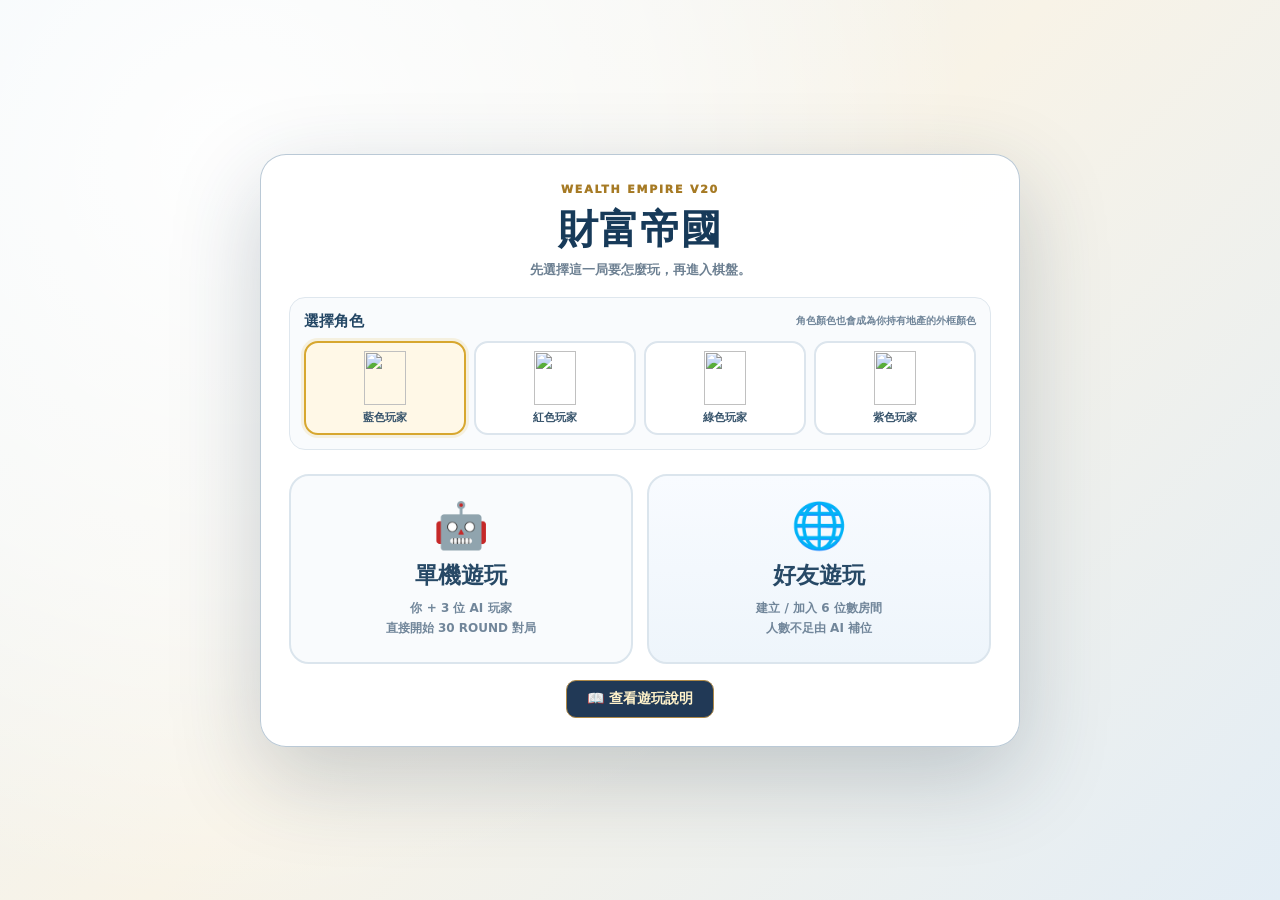
==== commit 478e5737: "chore(v20): refresh HUD CSS after button-space redistribution" ====
--- a/v20/index.html
+++ b/v20/index.html
@@ -5,7 +5,7 @@
 <meta name="viewport" content="width=device-width,initial-scale=1,maximum-scale=1,user-scalable=no,viewport-fit=cover">
 <meta name="theme-color" content="#eef3f7">
 <title>財富帝國 V20 Alpha 32.3.13</title>
-<link rel="stylesheet" href="./styles/app.css?v=alpha32-239-hud34609671">
+<link rel="stylesheet" href="./styles/app.css?v=alpha32-239-hud31d7d5e4">
 
 <style id="guide-integration-style">
 .we-guide-button{border:1px solid #ad8847;border-radius:10px;background:#213956;color:#fff2ca;font:700 14px system-ui,'Microsoft JhengHei',sans-serif;padding:8px 13px;cursor:pointer;white-space:nowrap}
--- a/v20/styles/app.css
+++ b/v20/styles/app.css
@@ -7644,20 +7644,20 @@
  .hud-panel .desktop-command-dock{
    display:grid!important;
    grid-template-columns:repeat(6,minmax(0,1fr));
-   grid-template-rows:repeat(2,42px)!important;
-   grid-auto-rows:42px!important;
+   grid-template-rows:repeat(2,49px)!important;
+   grid-auto-rows:49px!important;
    flex-shrink:0;
-   gap:5px!important;
+   gap:6px!important;
    align-content:end;
-   min-height:89px;
-   max-height:89px;
+   min-height:104px;
+   max-height:104px;
    overflow:hidden;
  }
  .hud-panel .desktop-command-dock .feature-tab,
  .hud-panel .desktop-command-dock .action-button{
-   height:42px!important;
-   min-height:42px!important;
-   max-height:42px!important;
+   height:49px!important;
+   min-height:49px!important;
+   max-height:49px!important;
    padding:5px 6px!important;
    gap:5px!important;
    font-size:clamp(13px,.92vw,15px)!important;
@@ -7671,6 +7671,6 @@
  }
  .hud-panel .desktop-command-dock .feature-tab img,
  .hud-panel .desktop-command-dock .action-button img{
-   width:25px!important;height:25px!important;flex:0 0 25px!important;
+   width:27px!important;height:27px!important;flex:0 0 27px!important;
  }
 }
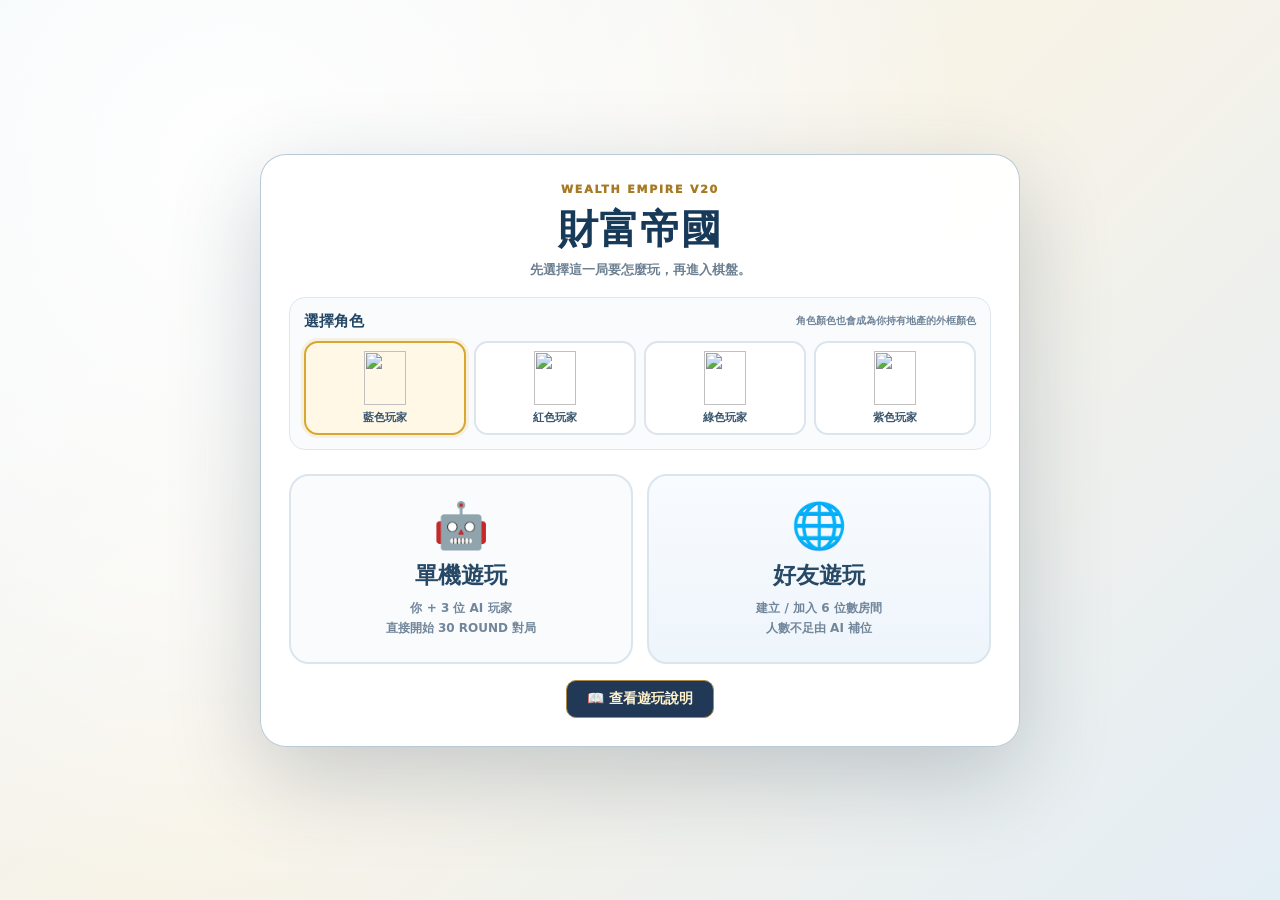
==== commit 845a914d: "chore(v20): load multiplayer HUD overflow fix" ====
--- a/v20/index.html
+++ b/v20/index.html
@@ -5,7 +5,7 @@
 <meta name="viewport" content="width=device-width,initial-scale=1,maximum-scale=1,user-scalable=no,viewport-fit=cover">
 <meta name="theme-color" content="#eef3f7">
 <title>財富帝國 V20 Alpha 32.3.13</title>
-<link rel="stylesheet" href="./styles/app.css?v=alpha32-239-hud31d7d5e4">
+<link rel="stylesheet" href="./styles/app.css?v=alpha32-239-hud261704e0">
 
 <style id="guide-integration-style">
 .we-guide-button{border:1px solid #ad8847;border-radius:10px;background:#213956;color:#fff2ca;font:700 14px system-ui,'Microsoft JhengHei',sans-serif;padding:8px 13px;cursor:pointer;white-space:nowrap}
--- a/v20/styles/app.css
+++ b/v20/styles/app.css
@@ -7634,7 +7634,21 @@
 
 /* Desktop HUD fit: reserve full height for the 3+2 command rows without clipping. */
 @media (min-width:1181px) and (min-height:651px){
- .hud-panel{min-height:0;overflow:hidden}
+ .hud-panel{min-height:0;overflow:hidden;grid-template-rows:auto minmax(0,1fr) 104px!important}
+ .hud-panel.has-network-lobby{grid-template-rows:auto auto minmax(0,1fr) 104px!important}
+ .hud-panel .players{
+   height:100%!important;
+   min-height:0!important;
+   overflow-y:auto;
+   overflow-x:hidden;
+   display:grid!important;
+   grid-template-rows:repeat(4,minmax(0,1fr))!important;
+   align-content:stretch!important;
+   scrollbar-width:thin;
+ }
+ .hud-panel .player-card{height:100%!important;min-height:0!important;overflow:hidden!important}
+ .hud-panel .player-card__details{min-width:0}
+
  .hud-panel .players{min-height:0;gap:6px!important}
  .hud-panel .player-card{
    min-height:0;
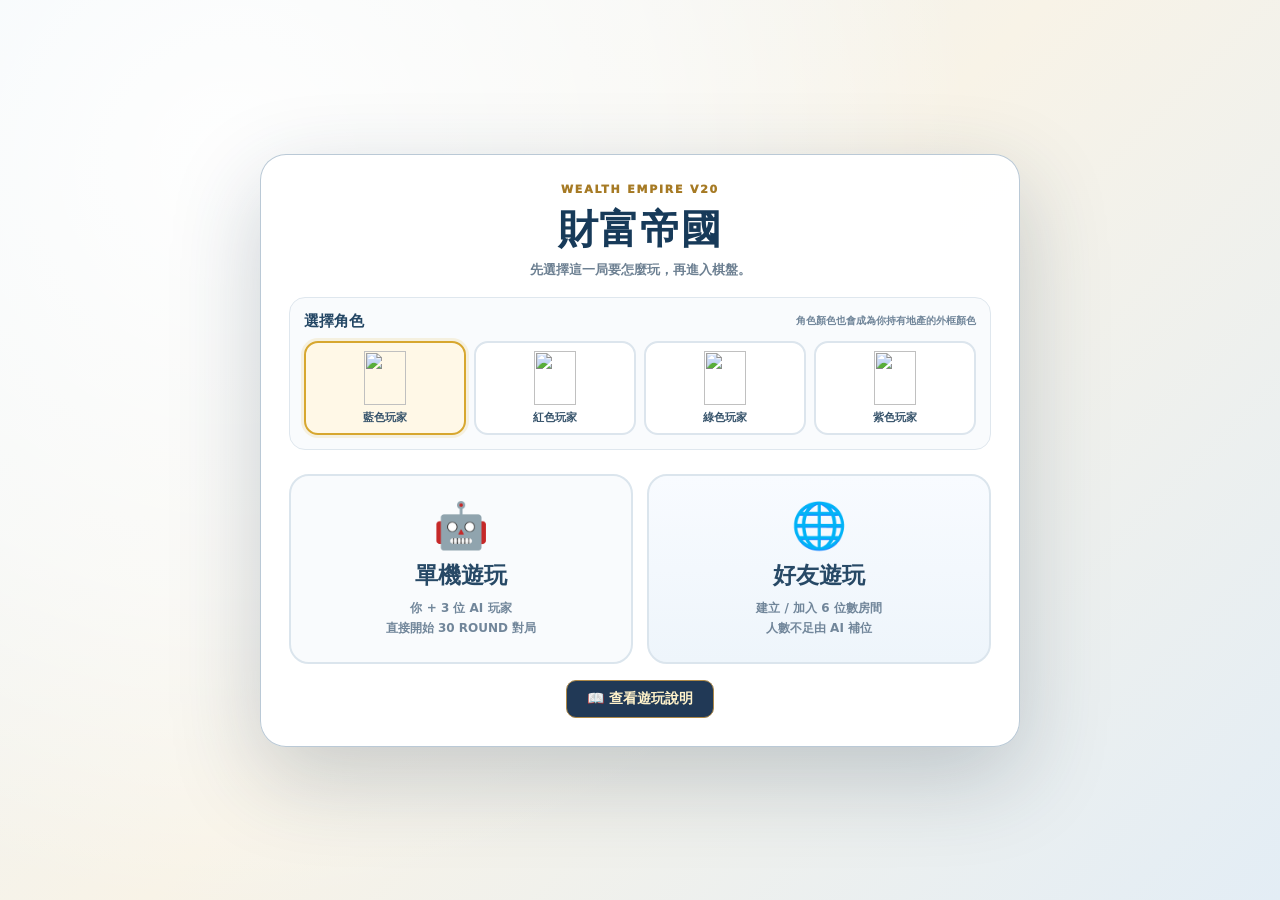
==== commit 2b6b9906: "chore(v20): refresh phone dice feedback CSS and JS across clients" ====
--- a/v20/index.html
+++ b/v20/index.html
@@ -5,7 +5,7 @@
 <meta name="viewport" content="width=device-width,initial-scale=1,maximum-scale=1,user-scalable=no,viewport-fit=cover">
 <meta name="theme-color" content="#eef3f7">
 <title>財富帝國 V20 Alpha 32.3.13</title>
-<link rel="stylesheet" href="./styles/app.css?v=alpha32-239-hud261704e0">
+<link rel="stylesheet" href="./styles/app.css?v=alpha32-239-phone-dice-compact-20261008">
 
 <style id="guide-integration-style">
 .we-guide-button{border:1px solid #ad8847;border-radius:10px;background:#213956;color:#fff2ca;font:700 14px system-ui,'Microsoft JhengHei',sans-serif;padding:8px 13px;cursor:pointer;white-space:nowrap}
@@ -491,6 +491,6 @@
 <script id="game-guide-integration-script">
 (()=>{const panel=document.getElementById('gameGuidePanel');const buttons=[document.getElementById('gameGuideButton'),document.getElementById('entryGuideButton')];const frame=panel.querySelector('iframe');const phoneQuery=window.matchMedia('(orientation:landscape) and (max-height:650px) and (max-width:1180px), (max-width:750px)');function toggle(open){if(open){frame.src=phoneQuery.matches?frame.dataset.src:frame.dataset.fullSrc;}else{frame.removeAttribute('src');}panel.dataset.open=String(open);panel.setAttribute('aria-hidden',String(!open));buttons.forEach(button=>button?.setAttribute('aria-expanded',String(open)));}buttons.forEach(button=>button?.addEventListener('click',()=>toggle(panel.dataset.open!=='true')));document.getElementById('gameGuideCloseButton').addEventListener('click',()=>toggle(false));document.addEventListener('keydown',event=>{if(event.key==='Escape'&&panel.dataset.open==='true')toggle(false)});})();
 </script>
-<script type="module" src="./js/main.js?v=alpha32-239-center-dice-20261008"></script>
+<script type="module" src="./js/main.js?v=alpha32-239-phone-dice-compact-20261008"></script>
 </body>
 </html>
--- a/v20/styles/app.css
+++ b/v20/styles/app.css
@@ -7641,12 +7641,14 @@
    min-height:0!important;
    overflow-y:auto;
    overflow-x:hidden;
-   display:grid!important;
-   grid-template-rows:repeat(4,minmax(0,1fr))!important;
-   align-content:stretch!important;
+   display:flex!important;
+   flex-direction:column!important;
+   justify-content:flex-start!important;
+   align-items:stretch!important;
+   gap:6px!important;
    scrollbar-width:thin;
  }
- .hud-panel .player-card{height:100%!important;min-height:0!important;overflow:hidden!important}
+ .hud-panel .player-card{flex:1 1 0!important;height:auto!important;min-height:0!important;overflow:hidden!important}
  .hud-panel .player-card__details{min-width:0}
 
  .hud-panel .players{min-height:0;gap:6px!important}
@@ -7688,3 +7690,119 @@
    width:27px!important;height:27px!important;flex:0 0 27px!important;
  }
 }
+
+/* Desktop player-card regions: rank in top-left, avatar in left column,
+   status summary in three equal cells across the bottom. */
+@media(min-width:1181px) and (min-height:651px){
+ .hud-panel .player-card{
+   display:grid!important;
+   grid-template-columns:53px minmax(0,1fr)!important;
+   grid-template-rows:minmax(0,1fr) 24px!important;
+   column-gap:9px!important;
+   row-gap:4px!important;
+   padding:7px 9px!important;
+   align-items:stretch;
+   position:relative;
+ }
+ .hud-panel .player-card>.player-rank-badge{
+   display:flex!important;
+   grid-column:1!important;
+   grid-row:1!important;
+   place-self:start center!important;
+   z-index:2;
+   min-width:44px!important;
+   height:24px!important;
+   padding:2px 5px!important;
+   font-size:12px!important;
+ }
+ .hud-panel .player-card>.player-pawn{
+   grid-column:1!important;
+   grid-row:1!important;
+   place-self:center!important;
+   width:45px!important;height:52px!important;
+   max-height:65%!important;
+   object-fit:contain;
+   margin-top:19px!important;
+ }
+ .hud-panel .player-card>.player-card__body{
+   grid-column:2!important;grid-row:1!important;
+   min-width:0!important;min-height:0!important;
+   align-self:center;
+   overflow:hidden;
+ }
+ .hud-panel .player-card .player-card__headline{min-width:0}
+ .hud-panel .player-card .player-card__headline h3{
+   overflow:hidden;text-overflow:ellipsis;white-space:nowrap;
+ }
+ .hud-panel .player-card>.player-card__details{
+   display:grid!important;
+   grid-column:1 / -1!important;grid-row:2!important;
+   grid-template-columns:repeat(3,minmax(0,1fr))!important;
+   margin:0!important;gap:4px!important;
+   min-width:0;min-height:24px;
+   line-height:1.1!important;
+ }
+ .hud-panel .player-card>.player-card__details span{
+   min-width:0;display:flex;align-items:center;justify-content:center;gap:3px;
+   padding:2px 3px;border-radius:6px;
+   background:color-mix(in srgb,var(--player-accent,#377bd1) 7%,#fff);
+   border:1px solid color-mix(in srgb,var(--player-accent,#377bd1) 17%,#e0e7ef);
+   overflow:hidden;text-overflow:ellipsis;white-space:nowrap;
+   font-size:10px!important;
+ }
+ .hud-panel .player-card>.player-card__details b{
+   min-width:0;max-width:100%;
+   overflow:hidden;text-overflow:ellipsis;white-space:nowrap;
+   font-size:10px!important;
+ }
+}
+
+/* V20 phone dice result: passive, bounded horizontal banner, never a full-height dialog.
+   Keep this mobile-only; desktop board positioning stays unchanged. */
+@media (orientation:landscape) and (max-width:1180px) and (max-height:650px){
+  .board .dice-roll-popup{
+    box-sizing:border-box!important;
+    position:absolute!important;
+    top:47%!important;
+    left:50%!important;
+    width:min(330px,44%)!important;
+    max-width:calc(100% - 20px)!important;
+    height:clamp(68px,18dvh,92px)!important;
+    min-height:0!important;
+    max-height:92px!important;
+    padding:7px 12px!important;
+    margin:0!important;
+    display:grid;
+    grid-template-rows:repeat(3,min-content);
+    align-content:center!important;
+    justify-items:center!important;
+    gap:3px!important;
+    overflow:hidden!important;
+    border-width:2px!important;
+    border-radius:14px!important;
+    transform:translate(-50%,-50%)!important;
+    pointer-events:none;
+  }
+  .board .dice-roll-popup[hidden]{display:none!important}
+  .board .dice-roll-popup__caption{
+    font-size:clamp(10px,1.55dvh,13px)!important;
+    line-height:1.15!important;
+    overflow:hidden;
+    text-overflow:ellipsis;
+    white-space:nowrap;
+    max-width:100%;
+  }
+  .board .dice-roll-popup__total{
+    font-size:clamp(19px,3.8dvh,27px)!important;
+    line-height:1.1!important;
+    white-space:nowrap;
+  }
+  .board .dice-roll-popup__destination{
+    font-size:clamp(10px,1.5dvh,12px)!important;
+    line-height:1.15!important;
+    overflow:hidden;
+    text-overflow:ellipsis;
+    white-space:nowrap;
+    max-width:100%;
+  }
+}
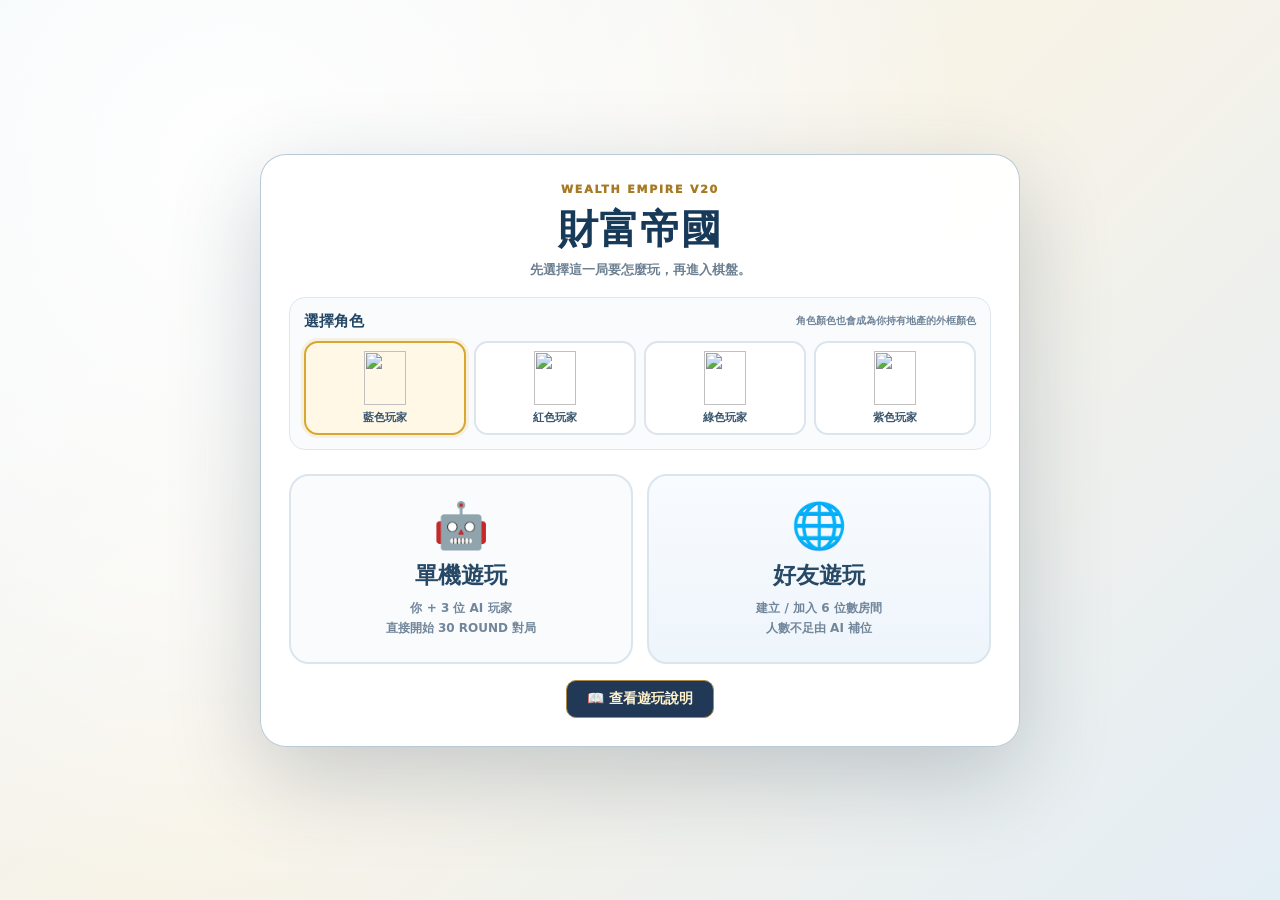
==== commit ad600da0: "fix(v20): retain public baseline cache tokens while busting both files with release revision" ====
--- a/v20/index.html
+++ b/v20/index.html
@@ -5,7 +5,7 @@
 <meta name="viewport" content="width=device-width,initial-scale=1,maximum-scale=1,user-scalable=no,viewport-fit=cover">
 <meta name="theme-color" content="#eef3f7">
 <title>財富帝國 V20 Alpha 32.3.13</title>
-<link rel="stylesheet" href="./styles/app.css?v=alpha32-239-phone-dice-compact-20261008">
+<link rel="stylesheet" href="./styles/app.css?v=alpha32-239-phone-dice-compact-20261008&amp;rev=alpha32-240-airport-direct-20261008">
 
 <style id="guide-integration-style">
 .we-guide-button{border:1px solid #ad8847;border-radius:10px;background:#213956;color:#fff2ca;font:700 14px system-ui,'Microsoft JhengHei',sans-serif;padding:8px 13px;cursor:pointer;white-space:nowrap}
@@ -486,11 +486,11 @@
 
 <aside id="gameGuidePanel" class="we-guide-panel" data-open="false" aria-label="遊玩說明視窗" aria-hidden="true">
 <div class="we-guide-panel-header"><span>📖 遊玩說明</span><a href="./guide.html" target="_blank" rel="noopener noreferrer">完整網頁 ↗</a><button id="gameGuideCloseButton" type="button" class="we-guide-close">關閉</button></div>
-<iframe class="we-guide-frame" title="財富帝國互動遊玩說明書" data-src="./guide.html?embedded=1&amp;rev=e7fbc9c6" data-full-src="./guide.html" loading="lazy"></iframe>
+<iframe class="we-guide-frame" title="財富帝國互動遊玩說明書" data-src="./guide.html?embedded=1&amp;rev=alpha32-240-airport-direct-20261008" data-full-src="./guide.html" loading="lazy"></iframe>
 </aside>
 <script id="game-guide-integration-script">
 (()=>{const panel=document.getElementById('gameGuidePanel');const buttons=[document.getElementById('gameGuideButton'),document.getElementById('entryGuideButton')];const frame=panel.querySelector('iframe');const phoneQuery=window.matchMedia('(orientation:landscape) and (max-height:650px) and (max-width:1180px), (max-width:750px)');function toggle(open){if(open){frame.src=phoneQuery.matches?frame.dataset.src:frame.dataset.fullSrc;}else{frame.removeAttribute('src');}panel.dataset.open=String(open);panel.setAttribute('aria-hidden',String(!open));buttons.forEach(button=>button?.setAttribute('aria-expanded',String(open)));}buttons.forEach(button=>button?.addEventListener('click',()=>toggle(panel.dataset.open!=='true')));document.getElementById('gameGuideCloseButton').addEventListener('click',()=>toggle(false));document.addEventListener('keydown',event=>{if(event.key==='Escape'&&panel.dataset.open==='true')toggle(false)});})();
 </script>
-<script type="module" src="./js/main.js?v=alpha32-239-phone-dice-compact-20261008"></script>
+<script type="module" src="./js/main.js?v=alpha32-239-phone-dice-compact-20261008&amp;rev=alpha32-240-airport-direct-20261008"></script>
 </body>
 </html>
--- a/v20/styles/app.css
+++ b/v20/styles/app.css
@@ -3650,6 +3650,19 @@
   .auction-item strong{font-size:15px}
 }
 
+
+/* Airport-only direct board picking: change interaction affordance, not tile art or layout. */
+.transport-dialog.is-airport-selector{
+  position:fixed;
+  z-index:7000;
+}
+.board.is-airport-picking .tile[data-index]{cursor:pointer}
+.board.is-airport-picking .tile[data-index]:not([data-index="13"]):is(:hover,:focus-visible){
+  outline:3px solid #e4aa47;
+  outline-offset:-3px;
+  box-shadow:inset 0 0 0 2px #fff8e8
+}
+.board.is-airport-picking .tile[data-index="13"]{cursor:not-allowed}
 
 /* V20 Alpha 25 — functional transport system.
    Station landing opens one transport decision owner; destination arrival never chains another station prompt. */
